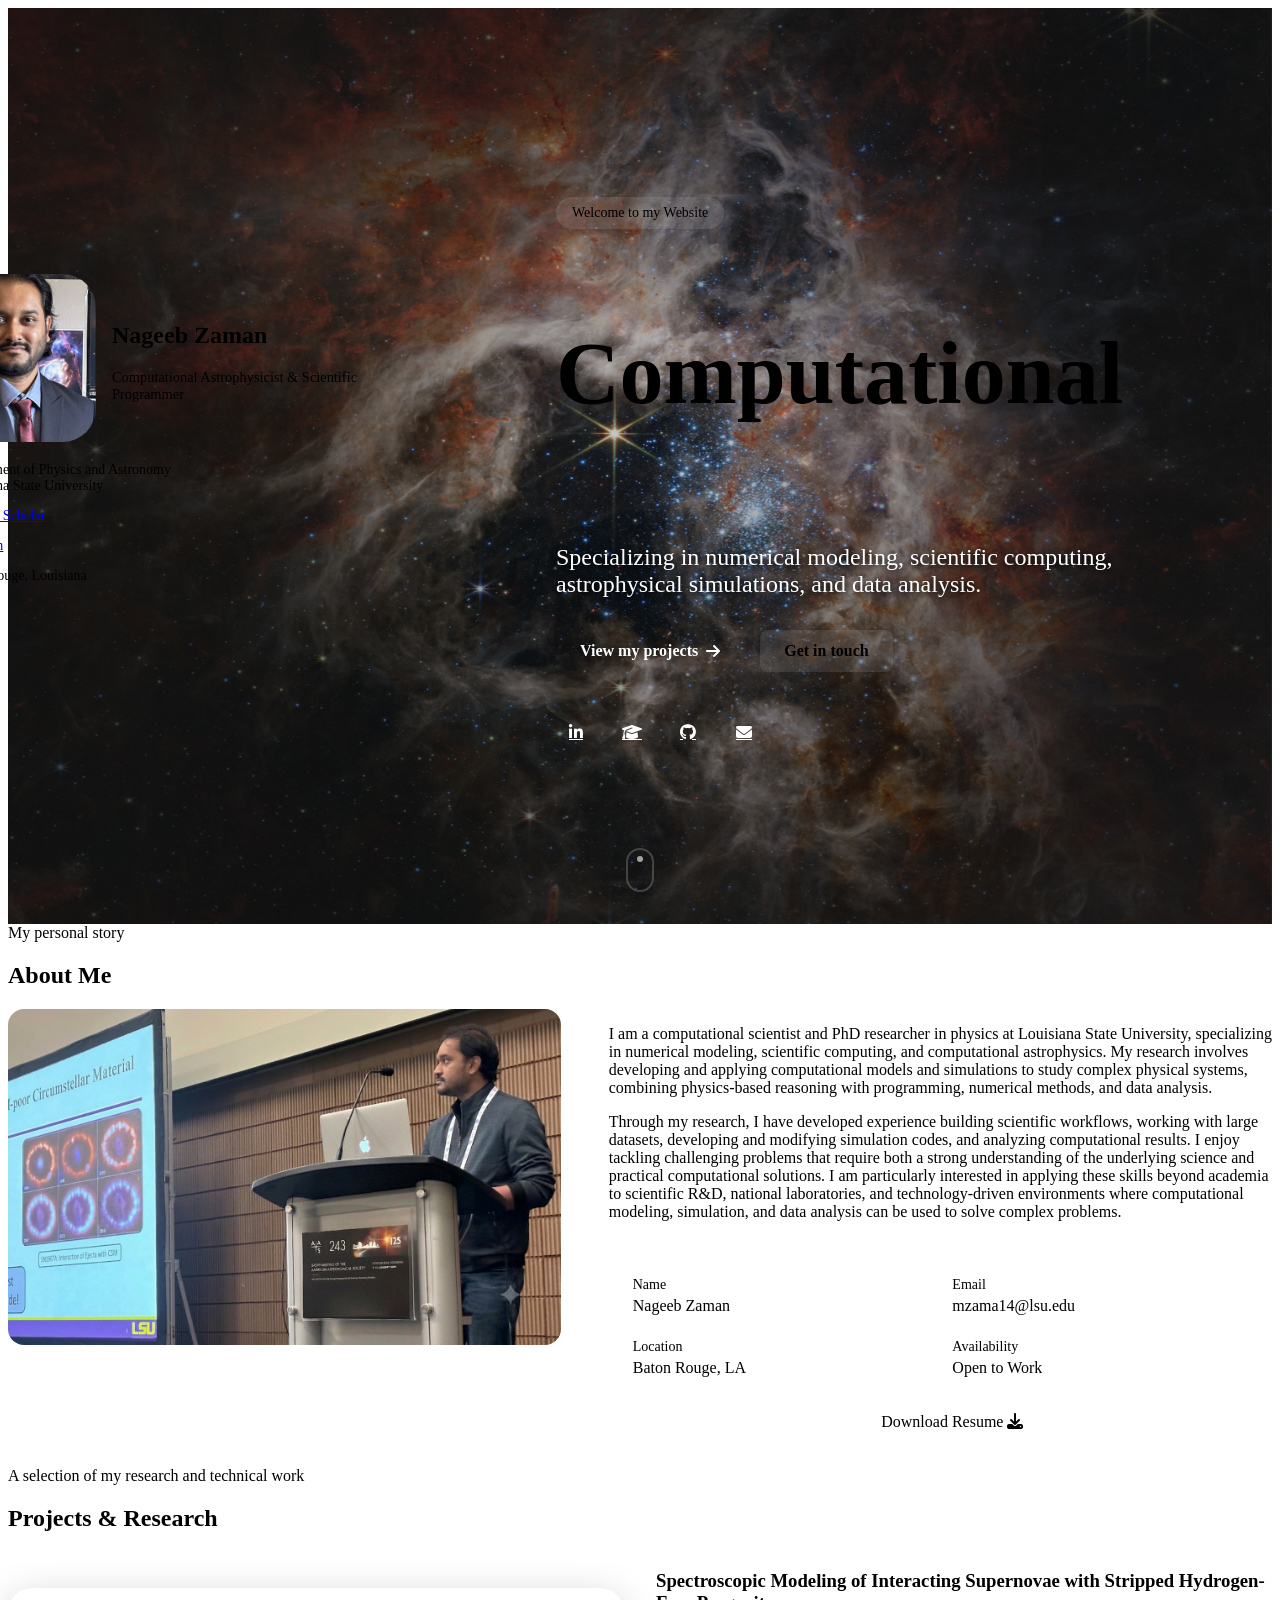
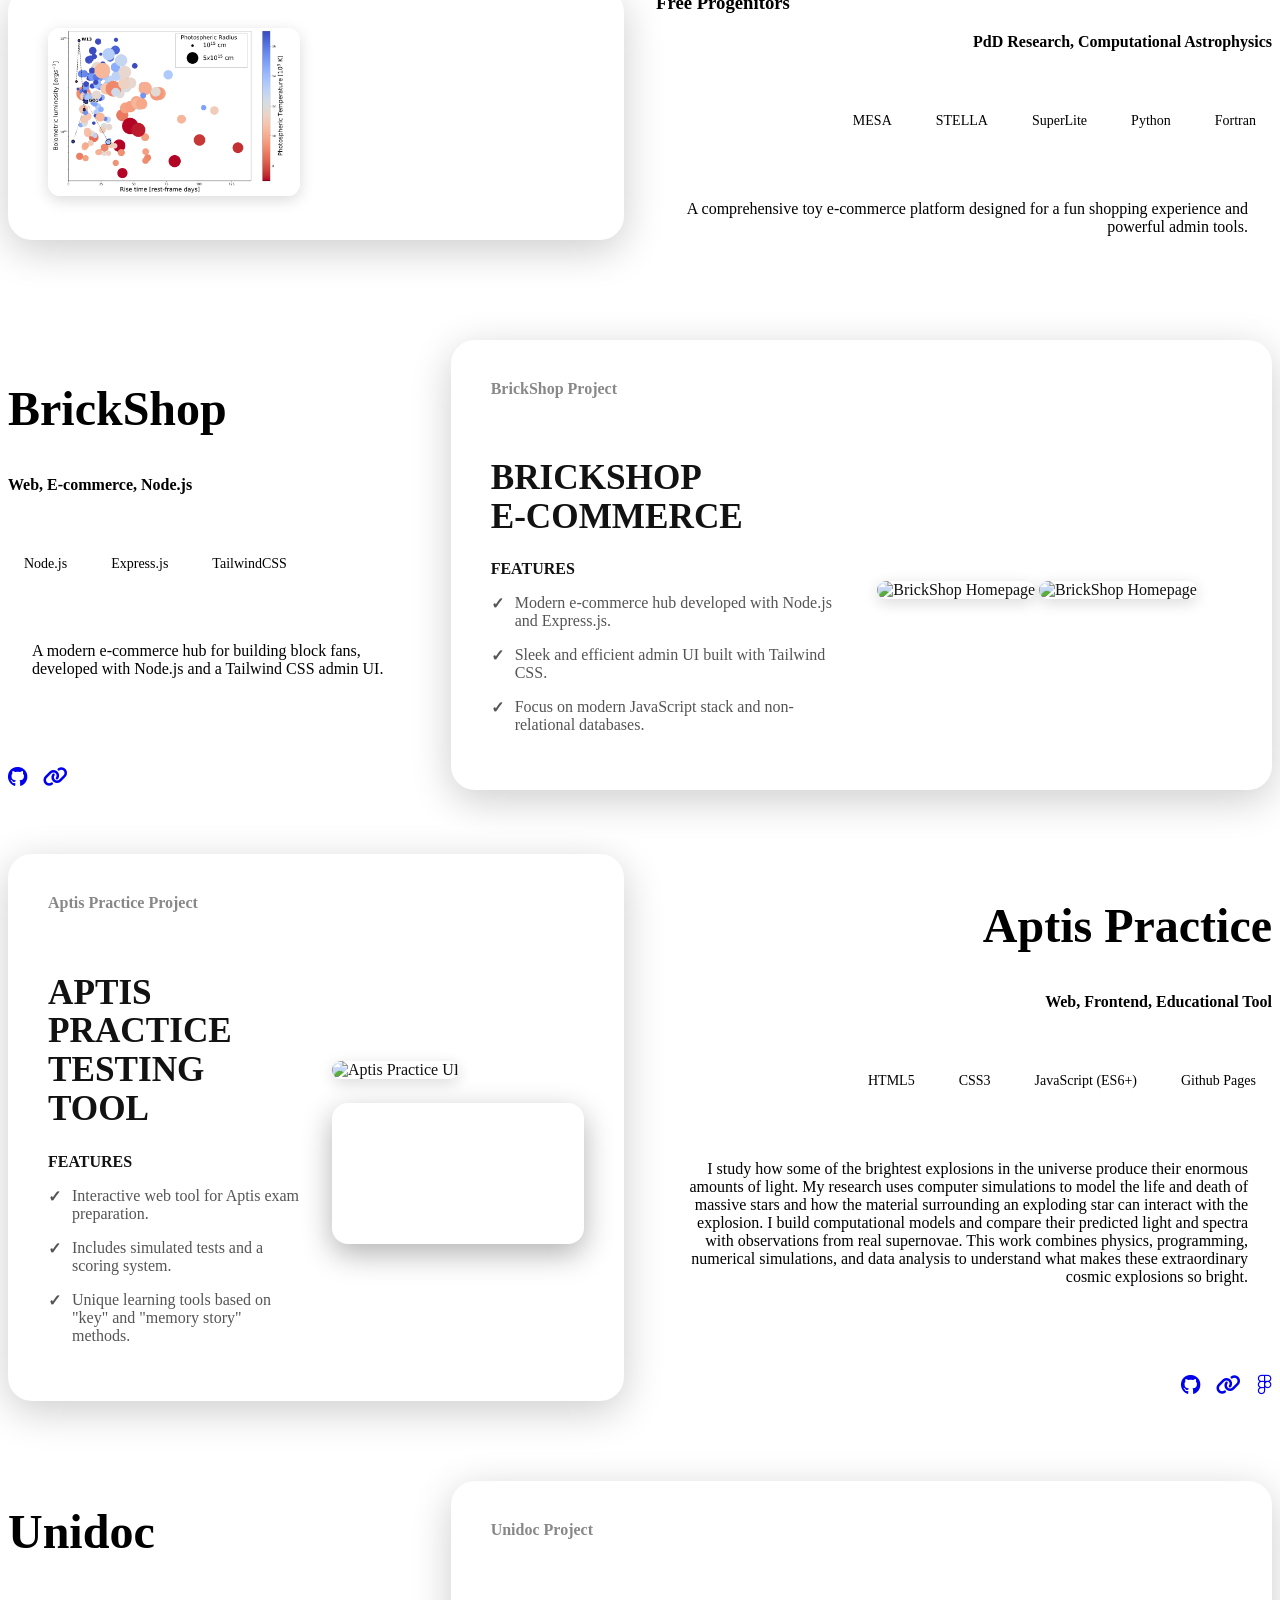
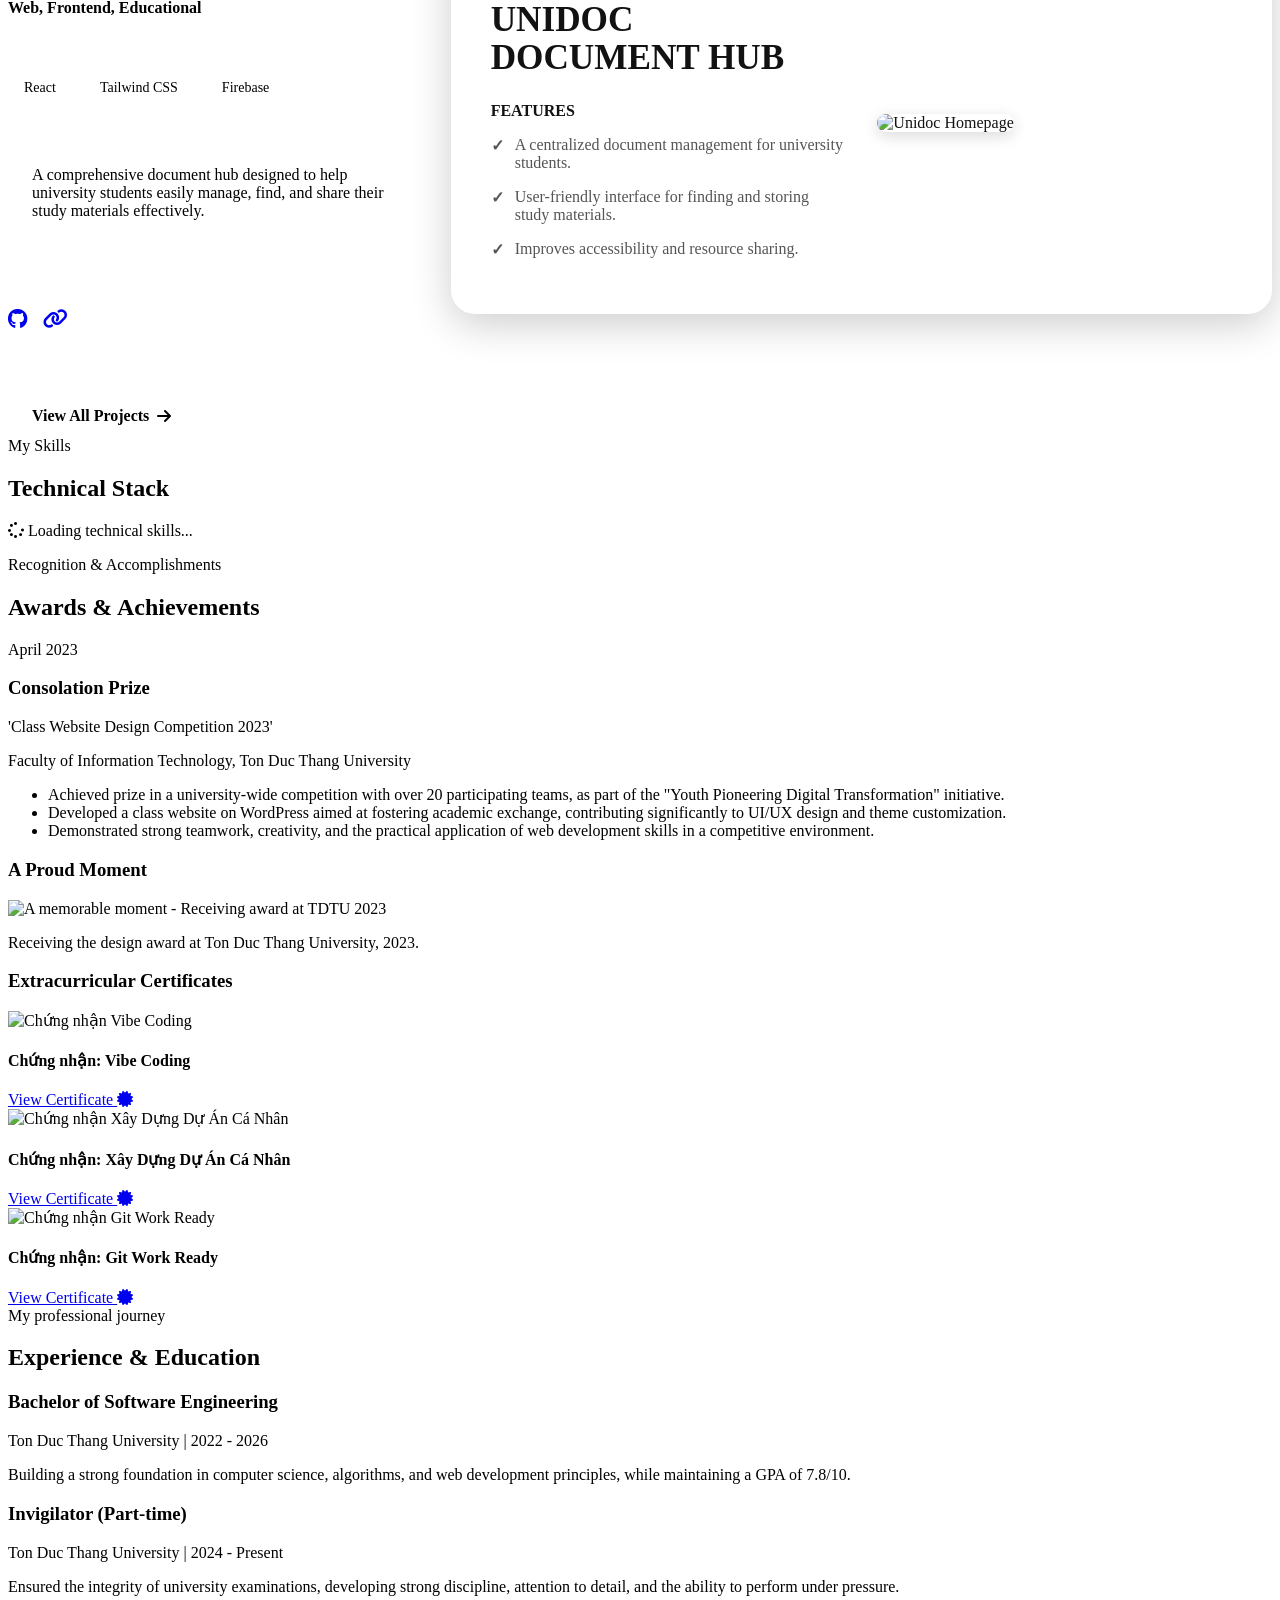
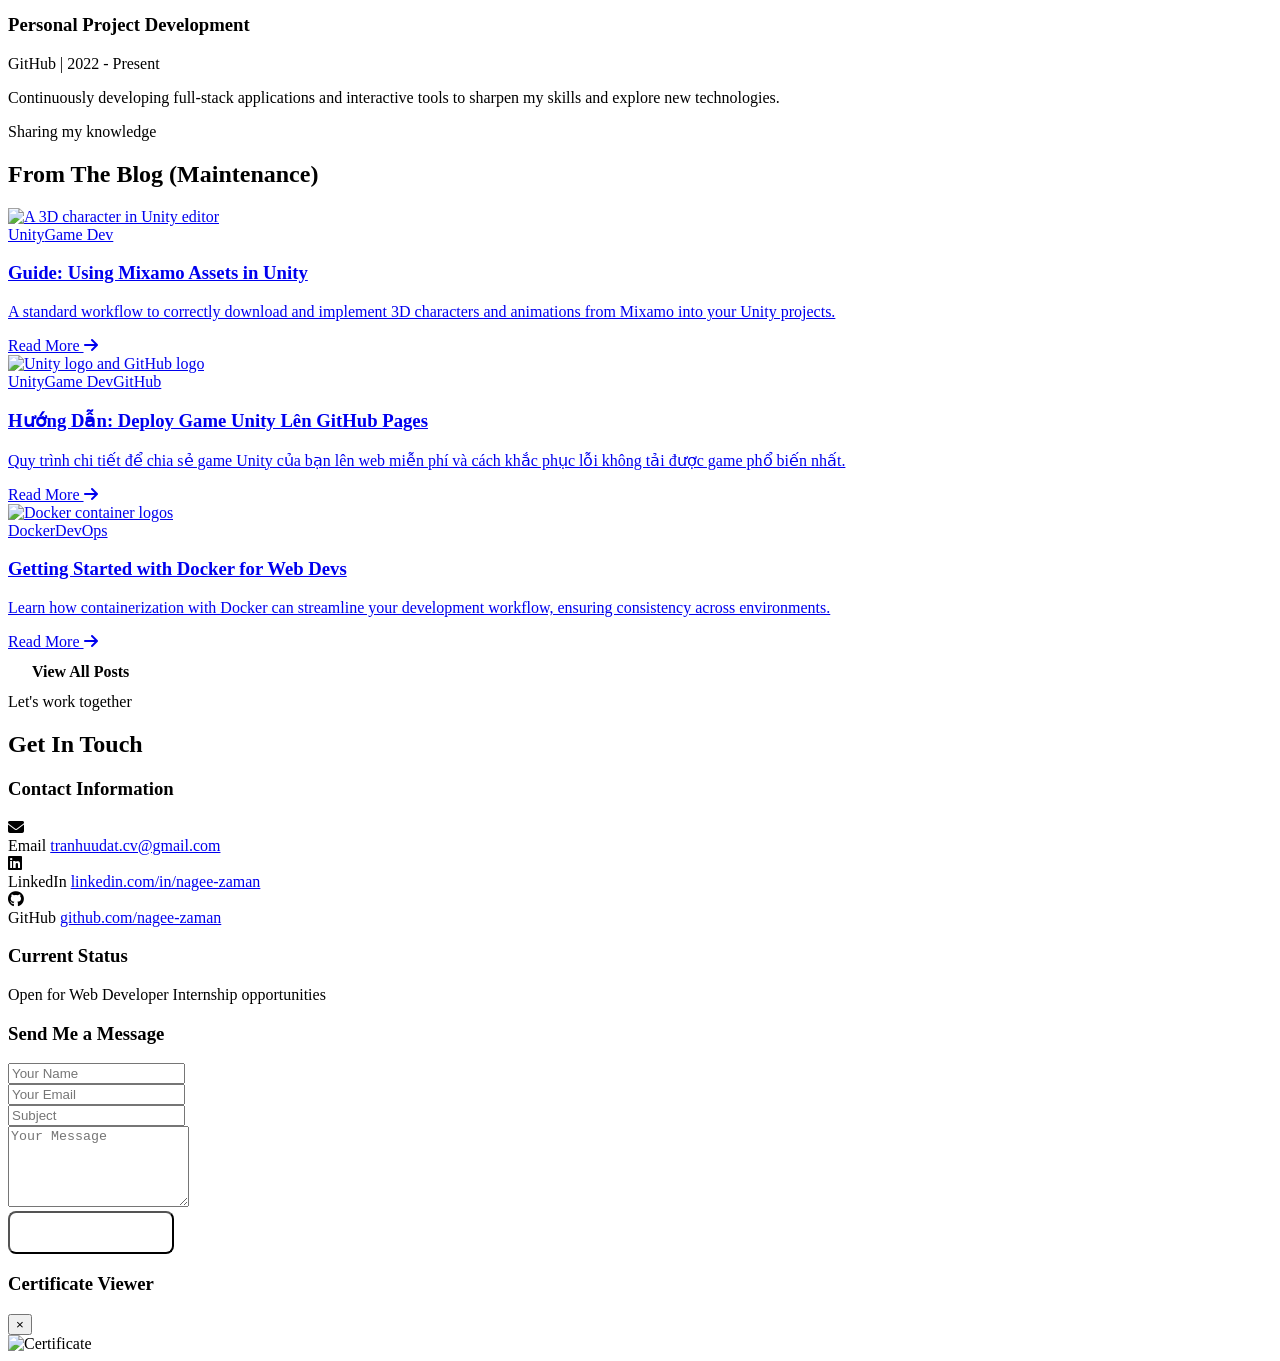
==== index.html @ 0cfdc92c "work upto Aug_16_2026" ====
<!DOCTYPE html>
<html lang="vi">

<head>
    <meta charset="UTF-8" />
    <meta name="viewport" content="width=device-width, initial-scale=1.0" />
    <meta name="description" content="Portfolio của Nageeb Zaman - Sinh viên Kỹ thuật Phần mềm (TDTU), Computational Astrophysicist & Scientific Programmer đam mê xây dựng các sản phẩm công nghệ tối ưu, sáng tạo và hướng đến trải nghiệm người dùng." />
    <!-- TIÊU ĐỀ MỚI -->
    <title>Nageeb Zaman - Computational Astrophysicist & Scientific Programmer</title>
    <link rel="canonical" href="https://nageeb-zaman.github.io/" />

    <!-- Open Graph / Facebook -->
    <meta property="og:type" content="website">
    <meta property="og:title" content="Nageeb Zaman - Computational Astrophysicist & Scientific Programmer">
    <meta property="og:description" content="Portfolio của Nageeb Zaman - Sinh viên Kỹ thuật Phần mềm (TDTU), Computational Astrophysicist & Scientific Programmer đam mê xây dựng các sản phẩm công nghệ tối ưu, sáng tạo và hướng đến trải nghiệm người dùng.">
    <meta property="og:url" content="https://nageeb-zaman.github.io/">
    <meta property="og:image" content="https://nageeb-zaman.github.io/assets/images/banner-cua-ban.jpg">

    <!-- Browser Tab Icon -->
    <link rel="icon" type="image/png" href="assets/Tab_Icon.png" />

    <!-- ADD NEW FONTS FROM GOOGLE FONT -->
    <link rel="preconnect" href="https://fonts.googleapis.com">
    <link rel="preconnect" href="https://fonts.gstatic.com" crossorigin>
    <link href="https://fonts.googleapis.com/css2?family=Sora:wght@400;500;600;700;800&display=swap" rel="stylesheet">

    <!-- LINK CSS FONT AWESOME -->
    <link rel="stylesheet" href="css/components/base.css" />
    <link rel="stylesheet" href="css/components/header.css" />
    <link rel="stylesheet" href="css/components/hero.css" />
    <link rel="stylesheet" href="css/components/music-player.css" />
    <link rel="stylesheet" href="css/components/sections.css" />
    <link rel="stylesheet" href="css/components/about.css" />
    <link rel="stylesheet" href="css/components/skills.css" />
    <link rel="stylesheet" href="css/components/projects.css" />
    <link rel="stylesheet" href="css/components/blog.css" />
    <link rel="stylesheet" href="css/components/experience.css" />
    <link rel="stylesheet" href="css/components/contact.css" />
    <link rel="stylesheet" href="css/components/animations.css" />
    <link rel="stylesheet" href="css/components/awards.css" />
    <link rel="stylesheet" href="css/components/footer.css" />
    <link rel="stylesheet" href="css/components/wakatime.css" />
    <link rel="stylesheet" href="css/components/featured-projects.css" />
    <link rel="stylesheet" href="css/components/interactive-skills.css" />
    <link rel="stylesheet" href="css/components/theme.css" />
    <link rel="stylesheet" href="https://cdnjs.cloudflare.com/ajax/libs/font-awesome/6.5.1/css/all.min.css">
    <style>
        .theme-switcher-dropdown {
            position: relative;
            display: inline-block;
        }

        .dropdown-toggle {
            background: rgba(255, 255, 255, 0.1);
            border: 1px solid var(--border-color);
            color: var(--text-primary);
            padding: 0.5rem 1rem;
            border-radius: 9999px;
            cursor: pointer;
            font-size: 0.875rem;
            font-weight: 600;
            transition: background-color 0.3s, border-color 0.3s;
            display: flex;
            align-items: center;
            gap: 0.5rem;
        }

        .dropdown-toggle:hover {
            background-color: rgba(255, 255, 255, 0.15);
        }

        .dropdown-menu {
            display: none;
            position: absolute;
            background-color: var(--bg-card);
            min-width: 160px;
            box-shadow: 0px 8px 16px 0px rgba(0, 0, 0, 0.2);
            z-index: 1;
            border-radius: 0.5rem;
            border: 1px solid var(--border-color);
            padding: 0.5rem 0;
            right: 0;
            bottom: 100%;
            margin-bottom: 0.5rem;
        }

        .dropdown-menu a {
            color: var(--text-primary);
            padding: 0.75rem 1rem;
            text-decoration: none;
            display: block;
            text-align: left;
            transition: background-color 0.2s;
        }

        .dropdown-menu a:hover {
            background-color: rgba(255, 255, 255, 0.05);
        }

        .dropdown-menu.show {
            display: block;
        }
    </style>
</head>

<body>
    <!-- The scroll progress bar remains unchanged. -->
    <div class="scroll-progress-bar"></div>

    <header id="header-placeholder" class="main-header"></header>

    <main>
        <!-- ====================================================== -->
        <!-- Section 1: Hero (Big Change) -->
        <!-- ====================================================== -->
        <section id="hero" class="hero-section">
            <div class="hero-background">
                <div class="shape shape-1"></div>
                <div class="shape shape-2"></div>
                <div class="shape shape-3"></div>
            </div>
            <div class="container hero-container">
                <!-- Profile Card -->
                <div class="profile-card-container animate-on-scroll">
                    <div class="profile-card glass-card">
                        <div class="profile-header">
                            <div class="avatar-wrapper">
                                <img src="assets/Nageeb_Zaman.jpg" alt="Avatar" class="avatar" />
                                <div class="status-indicator online"></div>
                            </div>
                            <div class="profile-info">
                                <h2>Nageeb Zaman</h2>
                                <p class="job-title">Computational Astrophysicist & Scientific Programmer</p>
                            </div>
                        </div>
                        <div class="profile-details">

                            <p><i class="fas fa-briefcase"></i> Department of Physics and Astronomy<br> Louisiana State University</p>
                            <p>
                                <i class="fas fa-graduation-cap"></i>
                                <a href="https://scholar.google.com/citations?user=io6Sjl0AAAAJ&hl=en" target="_blank">Google Scholar</a>
                            </p>
                            <p>
                                <i class="fab fa-linkedin"></i>
                                <a href="https://www.linkedin.com/in/nageebzaman/" target="_blank">LinkedIn</a>
                            </p>
                            <p><i class="fas fa-map-marker-alt"></i> Baton Rouge, Louisiana</p>
                            
                        </div>

                    </div>
                </div>

                <!-- Hero Text Content -->
                <div class="hero-text-content">
                    <div class="welcome-badge animate-on-scroll">Welcome to my Website</div>
                    <h1 class="animate-on-scroll">
                         Computational<br>
                        <span class="gradient-text">Scientist</span>
                    </h1>
                    <p style="color: white;font-size: 1.5rem;text-shadow: 0 2px 6px rgba(0, 0, 0, 1.0);" class="animate-on-scroll"> Specializing in numerical modeling, scientific computing,
                        astrophysical simulations, and data analysis.</p>
                    <div class="hero-buttons animate-on-scroll">
                        <a href="#projects" class="btn btn-primary">View my projects <i
                                class="fas fa-arrow-right"></i></a>
                        <a href="#contact" class="btn btn-secondary">Get in touch</a>
                    </div>
                    <div class="social-links animate-on-scroll">
                        <a style="color: white;" href="https://www.linkedin.com/in/nageebzaman/" aria-label="LinkedIn"><i
                                class="fab fa-linkedin-in"></i></a>
                        <a style="color: white;" href="https://scholar.google.com/citations?user=io6Sjl0AAAAJ&hl=en" aria-label="Google Scholar"><i
                                class="fas fa-graduation-cap"></i></a>
                        <a style="color: white;" href="https://github.com/nageeb-zaman" aria-label="GitHub"><i
                                class="fab fa-github"></i></a>
                        <a style="color: white;" href="mailto:mzama14@lsu.edu@lsu.com" aria-label="Email"><i
                                class="fas fa-envelope"></i></a>
                    </div>
                </div>
            </div>
            <div class="scroll-down-indicator"></div>
        </section>

        <!-- <div class="music-player-widget">
            <img src="assets/music/img/Koe no Kiseki.png" alt="Song Cover" class="song-cover" id="song-cover">
            <div class="song-info">
                <h4 id="song-title">Koe no Kiseki</h4>
                <p id="song-artist">Anime Song</p>
            </div>
            <div class="player-controls">
                <i class="fas fa-backward-step" id="prev-btn"></i>
                <i class="fas fa-play" id="play-pause-btn"></i>
                <i class="fas fa-forward-step" id="next-btn"></i>
            </div>
            <i class="fas fa-volume-high"></i>
        </div> -->

        <!-- ====================================================== -->
        <!-- Section 2: About Me -->
        <!-- ====================================================== -->
        <section id="about" class="content-section">
            <div class="container">
                <div class="section-header animate-on-scroll">
                    <div class="section-badge">My personal story</div>
                    <h2 class="section-title">About Me</h2>
                    <div class="title-underline"></div>
                </div>
                <div class="about-grid">
                    <div class="about-image-wrapper animate-on-scroll">
                        <img src="assets/AAS_Talk.png" alt="A pensive anime character in a snowy city scene">
                        <!-- <div class="status-tag">
                            <span class="green-dot"></span> Available for work
                        </div> -->
                    </div>
                    <div class="about-text-content animate-on-scroll">
                        <p>I am a computational scientist and PhD researcher in physics at Louisiana State University, 
                            specializing in numerical modeling, scientific computing, and computational astrophysics. 
                            My research involves developing and applying computational models and simulations to study complex physical systems, 
                            combining physics-based reasoning with programming, numerical methods, and data analysis.</p>
                        <p>Through my research, I have developed experience building scientific workflows, working with large datasets, 
                            developing and modifying simulation codes, and analyzing computational results. I enjoy tackling challenging problems that 
                            require both a strong understanding of the underlying science and practical computational solutions. 
                            I am particularly interested in applying these skills beyond academia to scientific R&D, national laboratories, 
                            and technology-driven environments where computational modeling, simulation, and data analysis can be used to solve complex problems.</p>
                        <div class="info-box-wrapper glass-card">
                            <div class="info-box">
                                <div>
                                    <span class="info-label">Name</span>
                                    <p>Nageeb Zaman</p>
                                </div>
                                <div>
                                    <span class="info-label">Email</span>
                                    <p>mzama14@lsu.edu</p>
                                </div>
                                <div>
                                    <span class="info-label">Location</span>
                                    <p>Baton Rouge, LA</p>
                                </div>
                                <div>
                                    <span class="info-label">Availability</span>
                                    <p class="available-status">Open to Work</p>
                                </div>
                            </div>
                            <a href="download-resume.html" download class="btn-download-resume">Download Resume <i
                                    class="fas fa-download"></i></a>
                        </div>
                    </div>
                </div>
            </div>
        </section>


        <!-- ====================================================== -->
        <!-- Section 3: Featured Works (NEW ALTERNATING LAYOUT) -->
        <!-- ====================================================== -->
        <section id="projects" class="content-section">
            <div class="container">
                <div class="section-header animate-on-scroll">
                    <div class="section-badge">A selection of my research and technical work</div>
                    <h2 class="section-title">Projects & Research</h2>
                    <div class="title-underline"></div>
                </div>

                <!-- PROJECT 1: Omacha Shop (Layout: Image Left, Details Right) -->
                <div class="project-showcase-grid animate-on-scroll">
                    <div class="showcase-card">
                        <!-- <div class="showcase-header"><span>Omacha Project</span></div> -->
                        <div class="showcase-content">
                            <!-- <div class="text-features">
                                <h1>OMACHA SHOP<br>E-COMMERCE</h1>
                                <h4 class="feature-title">FEATURES</h4>
                                <ul>
                                    <li>Full-stack e-commerce platform built with PHP & MySQL.</li>
                                    <li>Robust admin panel for product, order, and user management.</li>
                                    <li>Responsive design ensuring a seamless experience on all devices.</li>
                                </ul>
                            </div> -->
                            <div class="image-gallery">
                                <img src="assets/projects_pics/project_1.png" alt="Project_1" class="showcase-img">
                                <!-- <img src="assets/omacha/product.jpg" alt="Omacha Homepage" class="showcase-img"> -->
                                <!-- <img src="assets/omacha/product_detail.jpg" alt="Omacha Homepage" class="showcase-img"> -->
                            </div>
                        </div>
                    </div>
                    <div class="details-column">
                        <h3>Spectroscopic Modeling of Interacting Supernovae with Stripped Hydrogen-Free Progenitors</h3>
                        <p class="project-category">PdD Research, Computational Astrophysics</p>
                        <div class="project-tags">
                            <span>MESA</span><span>STELLA</span><span>SuperLite</span><span>Python</span><span>Fortran</span>
                        </div>
                        <div class="description-box glass-card">
                            <p>A comprehensive toy e-commerce platform designed for a fun shopping experience and
                                powerful admin tools.</p>
                        </div>
                        <!-- <div class="project-links">
                            <a href="https://github.com/nagee-zaman/Omacha_Shop" target="_blank"
                                aria-label="GitHub"><i class="fab fa-github"></i></a>
                            <a href="https://nageeb-zaman.github.io/Omacha-Shop-Demo/" aria-label="Project Details"><i
                                    class="fas fa-link"></i></a>
                        </div> -->
                    </div>
                </div>

                <!-- PROJECT 2: BrickShop (Layout: Details Left, Image Right) -->
                <div class="project-showcase-grid layout-reversed animate-on-scroll">
                    <div class="showcase-card">
                        <div class="showcase-header"><span>BrickShop Project</span></div>
                        <div class="showcase-content">
                            <div class="text-features">
                                <h1>BRICKSHOP<br>E-COMMERCE</h1>
                                <h4 class="feature-title">FEATURES</h4>
                                <ul>
                                    <li>Modern e-commerce hub developed with Node.js and Express.js.</li>
                                    <li>Sleek and efficient admin UI built with Tailwind CSS.</li>
                                    <li>Focus on modern JavaScript stack and non-relational databases.</li>
                                </ul>
                            </div>
                            <div class="image-gallery">
                                <img src="assets/brickshop/homepage.png" alt="BrickShop Homepage" class="showcase-img">
                                <img src="assets/brickshop/admin_dashboard.png" alt="BrickShop Homepage"
                                    class="showcase-img">
                            </div>
                        </div>
                    </div>
                    <div class="details-column">
                        <h2>BrickShop</h2>
                        <p class="project-category">Web, E-commerce, Node.js</p>
                        <div class="project-tags"><span>Node.js</span><span>Express.js</span><span>TailwindCSS</span>
                        </div>
                        <div class="description-box glass-card">
                            <p>A modern e-commerce hub for building block fans, developed with Node.js and a Tailwind
                                CSS admin UI.</p>
                        </div>
                        <div class="project-links">
                            <a href="https://github.com/nagee-zaman/BrickShop" target="_blank" aria-label="GitHub"><i
                                    class="fab fa-github"></i></a>
                            <a href="brickshop.html" aria-label="Project Details"><i class="fas fa-link"></i></a>
                        </div>
                    </div>
                </div>

                <!-- PROJECT 3: Aptis Practice -->
                <div class="project-showcase-grid animate-on-scroll">
                    <div class="showcase-card">
                        <div class="showcase-header"><span>Aptis Practice Project</span></div>
                        <div class="showcase-content">
                            <div class="text-features">
                                <h1>APTIS PRACTICE<br>TESTING TOOL</h1>
                                <h4 class="feature-title">FEATURES</h4>
                                <ul>
                                    <li>Interactive web tool for Aptis exam preparation.</li>
                                    <li>Includes simulated tests and a scoring system.</li>
                                    <li>Unique learning tools based on "key" and "memory story" methods.</li>
                                </ul>
                            </div>
                            <div class="image-gallery">
                                <img src="assets/home_aptis.png" alt="Aptis Practice UI" class="showcase-img">
                                <div class="figma-embed-container">
                                    <iframe
                                        src="https://www.figma.com/embed?embed_host=share&url=https%3A%2F%2Fwww.figma.com%2Fcommunity%2Ffile%2F1622808499508850540%2Faptis-e-learning-exam-practice-platform-ui-aptis-practice"
                                        allowfullscreen></iframe>
                                </div>
                            </div>
                        </div>
                    </div>
                    <div class="details-column">
                        <h2>Aptis Practice</h2>
                        <p class="project-category">Web, Frontend, Educational Tool</p>
                        <div class="project-tags">
                            <span>HTML5</span><span>CSS3</span><span>JavaScript (ES6+)</span><span>Github Pages</span>
                        </div>
                        <div class="description-box glass-card">
                            <p>I study how some of the brightest explosions in the universe produce their enormous amounts of light. 
                                My research uses computer simulations to model the life and death of massive stars and how the material 
                                surrounding an exploding star can interact with the explosion. I build computational models and compare their 
                                predicted light and spectra with observations from real supernovae. This work combines physics, programming, 
                                numerical simulations, and data analysis to understand what makes these extraordinary cosmic explosions so bright.
</p>
                        </div>
                        <div class="project-links">
                            <a href="https://github.com/nagee-zaman/aptis-practice" target="_blank"
                                aria-label="GitHub"><i class="fab fa-github"></i></a>
                            <a href="https://nageeb-zaman.github.io/aptis-practice/" target="_blank"
                                aria-label="Live Demo"><i class="fas fa-link"></i></a>
                            <a href="https://www.figma.com/community/file/1622808499508850540/aptis-e-learning-exam-practice-platform-ui-aptis-practice"
                                target="_blank" aria-label="Figma Design"><i class="fab fa-figma"></i></a>
                        </div>
                    </div>
                </div>

                <!-- PROJECT 4: Unidoc -->
                <div class="project-showcase-grid layout-reversed animate-on-scroll">
                    <div class="showcase-card">
                        <div class="showcase-header"><span>Unidoc Project</span></div>
                        <div class="showcase-content">
                            <div class="text-features">
                                <h1>UNIDOC<br>DOCUMENT HUB</h1>
                                <h4 class="feature-title">FEATURES</h4>
                                <ul>
                                    <li>A centralized document management for university students.</li>
                                    <li>User-friendly interface for finding and storing study materials.</li>
                                    <li>Improves accessibility and resource sharing.</li>
                                </ul>
                            </div>
                            <div class="image-gallery">
                                <img src="assets/home_unidocs.png" alt="Unidoc Homepage" class="showcase-img">
                            </div>
                        </div>
                    </div>
                    <div class="details-column">
                        <h2>Unidoc</h2>
                        <p class="project-category">Web, Frontend, Educational</p>
                        <div class="project-tags"><span>React</span><span>Tailwind CSS</span><span>Firebase</span>
                        </div>
                        <div class="description-box glass-card">
                            <p>A comprehensive document hub designed to help university students easily manage, find,
                                and share their study materials effectively.</p>
                        </div>
                        <div class="project-links">
                            <a href="#" target="_blank" aria-label="GitHub"><i class="fab fa-github"></i></a>
                            <a href="#" aria-label="Live Demo"><i class="fas fa-link"></i></a>
                        </div>
                    </div>
                </div>

                <!-- You can add more featured projects here -->

            </div>
            <!-- === BỔ SUNG: Nút xem tất cả dự án === -->
            <div class="view-all-posts-container animate-on-scroll" style="margin-top: 4rem;">
                <a href="project.html" class="btn btn-secondary">
                    View All Projects <i class="fas fa-arrow-right"></i>
                </a>
            </div>
        </section>


        <!-- ====================================================== -->
        <!-- Section 4: Skills (CẬP NHẬT) -->
        <!-- ====================================================== -->
        <section id="skills" class="content-section">
            <div class="container">
                <div class="section-header animate-on-scroll">
                    <!-- Thêm lại badge "My Skills" -->
                    <div class="section-badge">My Skills</div>
                    <!-- Đổi tiêu đề -->
                    <h2 class="section-title">Technical Stack</h2>
                    <div class="title-underline"></div>
                </div>

                <div class="skills-wrapper">
                    <div class="skills-grid">
                        <!-- JavaScript sẽ tự động chèn các thanh kỹ năng vào đây -->
                        <p class="skills-loading">
                            <i class="fas fa-spinner fa-spin"></i> Loading technical skills...
                        </p>
                    </div>
                </div>
            </div>
        </section>

        <!-- ====================================================== -->
        <!-- Section 5: Awards & Achievements (UPDATED WITH IMAGE) -->
        <!-- ====================================================== -->
        <section id="awards" class="content-section">
            <div class="container">
                <div class="section-header animate-on-scroll">
                    <div class="section-badge">Recognition & Accomplishments</div>
                    <h2 class="section-title">Awards & Achievements</h2>
                    <div class="title-underline"></div>
                </div>

                <!-- Card for Award Details -->
                <div class="award-card glass-card animate-on-scroll">
                    <div class="award-info">
                        <p class="award-date">April 2023</p>
                        <h3 class="award-title">Consolation Prize</h3>
                        <p class="award-competition">'Class Website Design Competition 2023'</p>
                        <p class="award-issuer">Faculty of Information Technology, Ton Duc Thang University</p>
                    </div>
                    <div class="award-description">
                        <ul>
                            <li>
                                Achieved prize in a university-wide competition with over 20 participating teams, as
                                part of the "Youth Pioneering Digital Transformation" initiative.
                            </li>
                            <li>
                                Developed a class website on WordPress aimed at fostering academic exchange,
                                contributing significantly to UI/UX design and theme customization.
                            </li>
                            <li>
                                Demonstrated strong teamwork, creativity, and the practical application of web
                                development skills in a competitive environment.
                            </li>
                        </ul>
                    </div>
                </div>

                <!-- NEW: Card for the Award Photo -->
                <div class="award-photo-card glass-card animate-on-scroll">
                    <h3 class="photo-title">A Proud Moment</h3>
                    <div class="photo-wrapper">
                        <img src="assets/achive.jpg" alt="A memorable moment - Receiving award at TDTU 2023">
                    </div>
                    <p class="photo-caption">Receiving the design award at Ton Duc Thang University, 2023.</p>
                </div>

                <!-- NEW: Extracurricular Certificates Section -->
                <h3 class="section-subtitle animate-on-scroll">Extracurricular Certificates</h3>
                <div class="certificates-grid">
                    <div class="certificate-card glass-card animate-on-scroll">
                        <div class="certificate-image">
                            <img src="assets/certificate/TranHuuDat_VibeCoding.png" alt="Chứng nhận Vibe Coding">
                        </div>
                        <h4 class="certificate-title">Chứng nhận: Vibe Coding</h4>
                        <a href="javascript:void(0)" class="btn-view-cert btn-pdf-modal"
                            data-cert="assets/certificate/TranHuuDat_VibeCoding.png">
                            View Certificate <i class="fas fa-certificate"></i>
                        </a>
                    </div>

                    <div class="certificate-card glass-card animate-on-scroll">
                        <div class="certificate-image">
                            <img src="assets/certificate/TranHuuDat_XayDungDuAnCaNhan.png"
                                alt="Chứng nhận Xây Dựng Dự Án Cá Nhân">
                        </div>
                        <h4 class="certificate-title">Chứng nhận: Xây Dựng Dự Án Cá Nhân</h4>
                        <a href="javascript:void(0)" class="btn-view-cert btn-pdf-modal"
                            data-cert="assets/certificate/TranHuuDat_XayDungDuAnCaNhan.png">
                            View Certificate <i class="fas fa-certificate"></i>
                        </a>
                    </div>

                    <div class="certificate-card glass-card animate-on-scroll">
                        <div class="certificate-image">
                            <img src="assets/certificate/TranHuuDat_GitWorkReady.jpg" alt="Chứng nhận Git Work Ready">
                        </div>
                        <h4 class="certificate-title">Chứng nhận: Git Work Ready</h4>
                        <a href="javascript:void(0)" class="btn-view-cert btn-pdf-modal"
                            data-cert="assets/certificate/TranHuuDat_GitWorkReady.jpg">
                            View Certificate <i class="fas fa-certificate"></i>
                        </a>
                    </div>

                </div>

            </div>
        </section>

        <!-- ====================================================== -->
        <!-- Section 6: Experience (ĐÃ CẬP NHẬT CHO BẠN) -->
        <!-- ====================================================== -->
        <section id="experience" class="content-section">
            <div class="container">
                <div class="section-header animate-on-scroll">
                    <div class="section-badge">My professional journey</div>
                    <h2 class="section-title">Experience & Education</h2>
                    <div class="title-underline"></div>
                </div>
                <div class="timeline">
                    <!-- Timeline Item 1: Học vấn -->
                    <div class="timeline-item animate-on-scroll">
                        <div class="timeline-dot"></div>
                        <div class="timeline-content glass-card">
                            <h3>Bachelor of Software Engineering</h3>
                            <p class="timeline-meta">Ton Duc Thang University | 2022 - 2026</p>
                            <p>Building a strong foundation in computer science, algorithms, and web development
                                principles, while maintaining a GPA of 7.8/10.</p>
                        </div>
                    </div>
                    <!-- Timeline Item 2: Kinh nghiệm làm việc -->
                    <div class="timeline-item animate-on-scroll">
                        <div class="timeline-dot"></div>
                        <div class="timeline-content glass-card">
                            <h3>Invigilator (Part-time)</h3>
                            <p class="timeline-meta">Ton Duc Thang University | 2024 - Present</p>
                            <p>Ensured the integrity of university examinations, developing strong discipline, attention
                                to detail, and the ability to perform under pressure.</p>
                        </div>
                    </div>
                    <!-- Timeline Item 3: Dự án cá nhân -->
                    <div class="timeline-item animate-on-scroll">
                        <div class="timeline-dot"></div>
                        <div class="timeline-content glass-card">
                            <h3>Personal Project Development</h3>
                            <p class="timeline-meta">GitHub | 2022 - Present</p>
                            <p>Continuously developing full-stack applications and interactive tools to sharpen my
                                skills and explore new technologies.</p>
                        </div>
                    </div>
                </div>
            </div>
        </section>

        <!-- ====================================================== -->
        <!-- Section 7:  Section Blog -->
        <!-- ====================================================== -->
        <section id="blog" class="content-section">
            <div class="container">
                <div class="section-header animate-on-scroll">
                    <div class="section-badge">Sharing my knowledge</div>
                    <h2 class="section-title">From The Blog (Maintenance)</h2>
                    <div class="title-underline"></div>
                </div>

                <!-- Lưới chứa các bài blog nổi bật -->
                <div class="blog-grid">
                    <!-- Bài Blog 1: Mixamo & Unity -->
                    <a href="blog/post-mixamo-unity.html" class="blog-post-card glass-card animate-on-scroll">
                        <div class="blog-card-image">
                            <!-- Bạn có thể tạo 1 ảnh thumbnail cho bài viết này -->
                            <img src="assets/mixamo.png" alt="A 3D character in Unity editor">
                        </div>
                        <div class="blog-card-content">
                            <div class="blog-card-tags">
                                <span>Unity</span><span>Game Dev</span>
                            </div>
                            <h3>Guide: Using Mixamo Assets in Unity</h3>
                            <p>A standard workflow to correctly download and implement 3D characters and animations from
                                Mixamo into your Unity projects.</p>
                            <span class="blog-card-link">Read More <i class="fas fa-arrow-right"></i></span>
                        </div>
                    </a>

                    <!-- === BÀI VIẾT MỚI: UNITY & GITHUB PAGES === -->
                    <a href="blog/post-unity-githubpages.html" class="blog-post-card glass-card animate-on-scroll">
                        <div class="blog-card-image">
                            <img src="assets/unity-githubpage.png" alt="Unity logo and GitHub logo">
                        </div>
                        <div class="blog-card-content">
                            <div class="blog-card-tags">
                                <span>Unity</span><span>Game Dev</span><span>GitHub</span>
                            </div>
                            <h3>Hướng Dẫn: Deploy Game Unity Lên GitHub Pages</h3>
                            <p>Quy trình chi tiết để chia sẻ game Unity của bạn lên web miễn phí và cách khắc phục lỗi
                                không tải được game phổ biến nhất.</p>
                            <span class="blog-card-link">Read More <i class="fas fa-arrow-right"></i></span>
                        </div>
                    </a>

                    <!-- Bài Blog 3 (Ví dụ) -->
                    <a href="blog/getting-started-docker.html" class="blog-post-card glass-card animate-on-scroll">
                        <div class="blog-card-image">
                            <img src="assets/docker.png" alt="Docker container logos">
                        </div>
                        <div class="blog-card-content">
                            <div class="blog-card-tags">
                                <span>Docker</span><span>DevOps</span>
                            </div>
                            <h3>Getting Started with Docker for Web Devs</h3>
                            <p>Learn how containerization with Docker can streamline your development workflow, ensuring
                                consistency across environments.</p>
                            <span class="blog-card-link">Read More <i class="fas fa-arrow-right"></i></span>
                        </div>
                    </a>
                </div>

                <!-- Nút xem tất cả bài viết -->
                <div class="view-all-posts-container animate-on-scroll">
                    <a href="blog.html" class="btn btn-secondary">View All Posts</a>
                </div>
            </div>
        </section>

        <!-- ====================================================== -->
        <!-- Section 8: Contact (ĐÃ CẬP NHẬT CHO BẠN) -->
        <!-- ====================================================== -->
        <section id="contact" class="content-section">
            <div class="container">
                <div class="section-header animate-on-scroll">
                    <div class="section-badge">Let's work together</div>
                    <h2 class="section-title">Get In Touch</h2>
                    <div class="title-underline"></div>
                </div>
                <div class="contact-grid">
                    <div class="contact-info-wrapper glass-card animate-on-scroll">
                        <h3>Contact Information</h3>
                        <div class="contact-item">
                            <i class="fas fa-envelope"></i>
                            <div>
                                <span>Email</span>
                                <a href="mailto:tranhuudat.cv@gmail.com">tranhuudat.cv@gmail.com</a>
                            </div>
                        </div>
                        <div class="contact-item">
                            <i class="fab fa-linkedin"></i>
                            <div>
                                <span>LinkedIn</span>
                                <a href="https://linkedin.com/in/nagee-zaman"
                                    target="_blank">linkedin.com/in/nagee-zaman</a>
                            </div>
                        </div>
                        <div class="contact-item">
                            <i class="fab fa-github"></i>
                            <div>
                                <span>GitHub</span>
                                <a href="https://github.com/nagee-zaman"
                                    target="_blank">github.com/nagee-zaman</a>
                            </div>
                        </div>
                        <h3 class="status-title">Current Status</h3>
                        <div class="contact-status">
                            <span class="green-dot"></span>
                            Open for Web Developer Internship opportunities
                        </div>
                    </div>
                    <!-- Form liên hệ - Bạn cần một dịch vụ backend như Formspree để nó hoạt động -->
                    <form class="contact-form glass-card animate-on-scroll" action="https://formspree.io" method="POST">
                        <h3>Send Me a Message</h3>
                        <div class="form-group">
                            <input type="text" id="name" name="name" placeholder="Your Name" required>
                        </div>
                        <div class="form-group">
                            <input type="email" id="email" name="email" placeholder="Your Email" required>
                        </div>
                        <div class="form-group">
                            <input type="text" id="subject" name="subject" placeholder="Subject" required>
                        </div>
                        <div class="form-group">
                            <textarea id="message" name="message" rows="5" placeholder="Your Message"
                                required></textarea>
                        </div>
                        <button type="submit" class="btn btn-primary">Send Message <i
                                class="fas fa-paper-plane"></i></button>
                    </form>
                </div>
            </div>
        </section>
    </main>

    </main>
    <footer id="footer-placeholder" class="main-footer"></footer>

    <div id="pdfModal" class="pdf-modal-overlay">
        <div class="pdf-modal-container">
            <div class="pdf-modal-header">
                <h3 id="pdfModalTitle">Certificate Viewer</h3>
                <button class="pdf-modal-close">&times;</button>
            </div>
            <div class="pdf-modal-body">
                <div class="zoom-container">
                    <img id="certImage" src="" alt="Certificate">
                </div>
            </div>
        </div>
    </div>

    <audio id="audio-source"></audio>
    <script src="js/playlist.js"></script>
    <script src="js/scripts.js"></script>
    <!-- === TẢI CÁC THÀNH PHẦN CHUNG (Header, Footer) === -->
    <script src="js/load-components.js"></script>
    <!-- === TẢI CÁC SECTION CHUNG === -->
    <script src="js/load-sections.js"></script>
    <script>
        // Christmas specific scripts
        document.addEventListener('DOMContentLoaded', () => {
            // Snowfall
            const snowContainer = document.querySelector('.snow-container');
            if (snowContainer) {
                for (let i = 0; i < 150; i++) {
                    const snowflake = document.createElement('div');
                    snowflake.classList.add('snowflake');
                    const size = Math.random() * 4 + 2;
                    snowflake.style.width = size + 'px';
                    snowflake.style.height = size + 'px';
                    snowflake.style.left = Math.random() * 100 + 'vw';
                    snowflake.style.animationDelay = Math.random() * -10 + 's';
                    snowflake.style.animationDuration = 5 + Math.random() * 5 + 's';
                    snowflake.style.opacity = Math.random();
                    snowContainer.appendChild(snowflake);
                }
            }


            const dropdownToggle = document.querySelector('.theme-switcher-dropdown .dropdown-toggle');
            const dropdownMenu = document.querySelector('.theme-switcher-dropdown .dropdown-menu');

            if (dropdownToggle && dropdownMenu) {
                dropdownToggle.addEventListener('click', () => {
                    dropdownMenu.classList.toggle('show');
                });

                window.addEventListener('click', (event) => {
                    if (!event.target.matches('.dropdown-toggle') && !event.target.matches('.dropdown-toggle i')) {
                        if (dropdownMenu.classList.contains('show')) {
                            dropdownMenu.classList.remove('show');
                        }
                    }
                });
            }
        });
    </script>
</body>

</html>
---- css/components/hero.css ----
/* ====================================================== */
/* --- HERO SECTION (LAYOUT) --- */
/* ====================================================== */
.hero-section {
    min-height: 100vh;
    display: flex;
    align-items: center;
    justify-content: center;
    position: relative;
    padding-top: 1rem;
}

.hero-background {
    position: absolute;
    inset: 0;
    background-image: url('../../assets/Tarantula_nebula.png');
    background-size: cover;
    background-position: center;
    z-index: -2;
    opacity: 1.0;
    overflow: hidden;
    will-change: transform;
}

.hero-background::after {
    content: '';
    position: absolute;
    inset: 0;
    background: radial-gradient(circle, rgba(18, 18, 18, 0.2) 0%, rgba(18, 18, 18, 0.8) 70%);
    z-index: -1;
}

/* Floating Shapes */
.shape {
    position: absolute;
    border-radius: 50%;
    filter: blur(80px);
    z-index: -1;
    opacity: 0.4;
    will-change: transform;
}

.shape-1 {
    width: 230px;
    height: 230px;
    background: var(--gradient-purple);
    top: -10%;
    left: -10%;
}

.shape-2 {
    width: 300px;
    height: 300px;
    background: var(--gradient-pink);
    bottom: 10%;
    right: -5%;
}

.shape-3 {
    width: 250px;
    height: 250px;
    background: var(--gradient-green);
    top: 40%;
    left: 45%;
}

/* BUG FIX: Switch to CSS Grid for stable layout. */
.hero-container {
    display: grid;
    /* grid-template-columns: 500px auto; */
    grid-template-columns: 500px 1fr;
    /* Column 1 for card, column 2 for text. */
    align-items: center;
    /* Center the items vertically. */
    gap: 3rem;
    /*Increase the spacing between the card and the text. */
    width: 100%;
    position: relative;
}

/* BUG FIX:  position absolute */
.profile-card-container {
    /* position: absolute; */
    width: 500px;
    height: 400px;
    /* left: -10%; */
    transform: translateX(-80px);
    /* will-change: transform; */
}

.profile-card .profile-header {
    display: flex;
    align-items: center;
    gap: 1rem;
}

.avatar-wrapper {
    position: relative;
}

.avatar {
    width: 10.5rem;
    height: 10.5rem;
    border-radius: 20%;
    object-fit: cover;
    border: 2px solid var(--gradient-purple);
}

/* .status-indicator.online {
    position: absolute;
    bottom: 2px;
    right: 2px;
    width: 14px;
    height: 14px;
    background-color: #22c55e;
    border-radius: 50%;
    border: 3px solid var(--bg-card);
} */

.job-title {
    color: var(--text-secondary);
    font-size: 0.9rem;
}

.profile-details {
    margin-top: 1rem;
    font-size: 0.875rem;
    color: var(--text-secondary);
}

.profile-details p {
    display: flex;
    align-items: center;
    gap: 0.75rem;
    margin-bottom: 0.5rem;
}

.card-divider {
    border: none;
    height: 1px;
    background-color: var(--border-color);
    margin: 1rem 0;
}

.discord-status {
    display: flex;
    align-items: center;
    gap: 0.75rem;
}

.discord-status .fa-discord {
    font-size: 1.25rem;
    color: #7289DA;
}

.discord-info h4 {
    font-weight: 500;
    font-size: 0.9rem;
}

.discord-info p {
    color: var(--text-secondary);
    font-size: 0.8rem;
    line-height: 1;
}

/* BUG FIX: Switch text-align to left and remove margin auto */
.hero-text-content {
    text-align: left;
    max-width: 800px;
    margin: 0;
    will-change: transform;
}

.welcome-badge {
    display: inline-block;
    background: rgba(255, 255, 255, 0.1);
    border: 1px solid var(--border-color);
    padding: 0.5rem 1rem;
    border-radius: 9999px;
    font-size: 0.875rem;
    margin-bottom: 1.5rem;
}

.hero-text-content h1 {
    font-size: clamp(3rem, 7vw, 5.5rem);
    font-weight: 800;
    line-height: 1.1;
    margin-bottom: 1.5rem;
}

.gradient-text {
    background: linear-gradient(to right, var(--gradient-purple), var(--gradient-pink));
    -webkit-background-clip: text;
    -webkit-text-fill-color: transparent;
}

.hero-text-content p {
    font-size: 1.125rem;
    color: var(--text-secondary);
    max-width: 600px;
    margin: 0;
}

/* Bỏ margin auto */

/* SỬA LỖI: Căn lề trái cho các nút */
.hero-buttons {
    margin-top: 2rem;
    display: flex;
    gap: 1rem;
    justify-content: flex-start;
}

.btn {
    padding: 0.75rem 1.5rem;
    border-radius: 0.5rem;
    text-decoration: none;
    font-weight: 600;
    transition: transform 0.2s, box-shadow 0.2s;
    display: inline-flex;
    align-items: center;
    gap: 0.5rem;
}

.btn:hover {
    transform: translateY(-3px);
    box-shadow: 0 4px 15px rgba(0, 0, 0, 0.2);
}

.btn-primary {
    background: linear-gradient(to right, var(--gradient-purple), var(--gradient-pink));
    color: white;
}

.btn-secondary {
    background: rgba(255, 255, 255, 0.1);
    border: 1px solid var(--border-color);
    color: var(--text-primary);
}

/* SỬA LỖI: Căn lề trái cho các icon social */
.social-links {
    margin-top: 2.5rem;
    display: flex;
    gap: 1rem;
    justify-content: flex-start;
}

.social-links a {
    color: var(--text-secondary);
    font-size: 1rem;
    width: 40px;
    height: 40px;
    display: grid;
    place-items: center;
    border-radius: 50%;
    border: 1px solid var(--border-color);
    transition: all 0.3s;
}

.social-links a:hover {
    color: var(--text-primary);
    background-color: rgba(255, 255, 255, 0.1);
    border-color: var(--gradient-purple);
}

.scroll-down-indicator {
    position: absolute;
    bottom: 2rem;
    left: 50%;
    transform: translateX(-50%);
    width: 24px;
    height: 40px;
    border: 2px solid rgba(255, 255, 255, 0.2);
    border-radius: 9999px;
}

.scroll-down-indicator::before {
    content: '';
    position: absolute;
    top: 6px;
    left: 50%;
    transform: translateX(-50%);
    width: 6px;
    height: 6px;
    border-radius: 50%;
    background-color: rgba(255, 255, 255, 0.6);
    animation: scroll-down-anim 2s infinite;
}

@keyframes scroll-down-anim {
    0% {
        transform: translate(-50%, 0);
        opacity: 0;
    }

    40% {
        opacity: 1;
    }

    80% {
        transform: translate(-50%, 16px);
        opacity: 0;
    }

    100% {
        opacity: 0;
    }
}
---- css/components/about.css ----
/* ====================================================== */
/* --- ABOUT ME SECTION --- */
/* ====================================================== */
.about-grid {
    display: grid;
    grid-template-columns: 1fr 1.2fr;
    gap: 3rem;
    align-items: flex-start;
}

.about-image-wrapper {
    position: relative;
    border-radius: 1rem;
    overflow: hidden;
}

.about-image-wrapper img {
    width: 100%;
    display: block;
}

.status-tag {
    position: absolute;
    bottom: 1rem;
    left: 1rem;
    background: rgba(0, 0, 0, 0.5);
    backdrop-filter: blur(5px);
    padding: 0.5rem 1rem;
    border-radius: 9999px;
    font-size: 0.875rem;
    display: flex;
    align-items: center;
    gap: 0.5rem;
    border: 1px solid var(--border-color);
}

.green-dot {
    width: 8px;
    height: 8px;
    background-color: var(--gradient-green);
    border-radius: 50%;
}

.about-text-content p {
    color: var(--text-primary);
    margin-bottom: 1rem;
}

.info-box-wrapper {
    margin-top: 2rem;
    padding: 1.5rem;
}

.info-box {
    display: grid;
    grid-template-columns: 1fr 1fr;
    gap: 1.5rem;
    margin-bottom: 1.5rem;
}

.info-label {
    color: var(--text-secondary);
    font-size: 0.875rem;
    margin-bottom: 0.25rem;
    display: block;
}

.info-box p {
    color: var(--text-primary);
    font-weight: 500;
    margin: 0;
}

.available-status {
    color: var(--gradient-green);
}

.btn-download-resume {
    display: block;
    width: 100%;
    text-align: center;
    padding: 0.75rem;
    border: 1px solid var(--border-color);
    border-radius: 0.5rem;
    text-decoration: none;
    color: var(--text-primary);
    background: rgba(255, 255, 255, 0.1);
    transition: background-color 0.3s;
}

.btn-download-resume:hover {
    background-color: rgba(255, 255, 255, 0.15);
}
---- css/components/projects.css ----
/* ====================================================== */
/* --- PROJECTS & WORKS SECTION --- */
/* ====================================================== */
.projects-grid {
    display: grid;
    grid-template-columns: repeat(auto-fit, minmax(320px, 1fr));
    gap: 1.5rem;
}

.project-card {
    padding: 0;
    overflow: hidden;
    display: flex;
    flex-direction: column;
}

/* REPLACE THIS ENTIRE BLOCK */
.project-image-container {
    /* Black background for the "border" */
    background-color: #000000;
    border-bottom: 1px solid var(--border-color);
    /* Create space around the image. */
    padding: 0.3rem;
    /* Maintain the ratio for the container. */
    aspect-ratio: 16 / 9;
    display: flex;
    align-items: center;
    justify-content: center;
}

/* AND THIS BLOCK */
.project-image {
    width: 100%;
    height: 100%;
    object-fit: cover;
    /* Ensure the image does not get distorted */
    border-radius: 0.5rem;
    /* Round the corners of the image */
    box-shadow: 0 5px 15px rgba(0, 0, 0, 0.3);
    /* Add a shadow for a nice effect */
    transition: transform 0.4s ease;
}

.project-card:hover .project-image {
    transform: scale(1.03);
    /* Hiệu ứng zoom nhỏ hơn một chút cho tinh tế */
}

.project-content {
    padding: 1.5rem;
    flex-grow: 1;
    display: flex;
    flex-direction: column;
}

.project-content h3 {
    font-size: 1.25rem;
    margin-bottom: 0.5rem;
}

.project-content p {
    color: var(--text-secondary);
    font-size: 0.9rem;
    flex-grow: 1;
    margin-bottom: 1rem;
}

.project-role {
    font-style: italic;
    font-size: 0.85rem;
}

.project-role strong {
    font-weight: 600;
    color: var(--text-primary);
}

.project-tags {
    display: flex;
    flex-wrap: wrap;
    gap: 0.5rem;
    margin-top: 1rem;
}

.project-tags span {
    background-color: rgba(255, 255, 255, 0.1);
    padding: 0.25rem 0.75rem;
    border-radius: 9999px;
    font-size: 0.75rem;
}

.project-links {
    margin-top: 1.5rem;
    display: flex;
    gap: 1rem;
    color: white;
}

.btn-project-link {
    text-decoration: none;
    color: var(--text-secondary);
    transition: color 0.2s;
}

.btn-project-link:hover {
    color: var(--text-primary);
}

.btn-project-demo {
    margin-left: auto;
    background: linear-gradient(to right, var(--gradient-purple), var(--gradient-pink));
    color: white;
    padding: 0.5rem 1rem;
    border-radius: 9999px;
    text-decoration: none;
    font-size: 0.875rem;
    font-weight: 500;
}
---- css/components/featured-projects.css ----
/* ====================================================== */
/* --- NEW FEATURED PROJECT SHOWCASE STYLES --- */
/* ====================================================== */

/* ====================================================== */
/* --- FEATURED PROJECTS - ALTERNATING LAYOUT STYLES --- */
/* ====================================================== */
#projects .container {
    max-width: 1400px;
}

.project-showcase-grid {
    display: grid;
    grid-template-columns: 1.5fr 1.5fr;
    /* Showcase column on the left, details column on the right. */
    gap: 2rem;
    align-items: center;
    margin-bottom: 4rem;
    /* Increase the distance between projects. */
}

.project-showcase-grid:last-child {
    margin-bottom: 0;
    /* Remove margin for the last project */
}

/* --- The Main Card (Showcase) --- */
.showcase-card {
    background-color: #ffffff;
    color: #121212;
    border-radius: 1.5rem;
    padding: 2.5rem;
    border-top: 8px solid var(--gradient-purple);
    box-shadow: 0 10px 40px rgba(0, 0, 0, 0.2);
}

.showcase-header {
    font-weight: 600;
    margin-bottom: 2rem;
    color: #888;
}

.showcase-content {
    display: grid;
    grid-template-columns: 1fr 1fr;
    gap: 2rem;
    align-items: center;
}

.text-features h1 {
    font-size: 2.2rem;
    font-weight: 800;
    line-height: 1.1;
    margin-bottom: 1.5rem;
}

.text-features .feature-title {
    font-weight: 700;
    margin-bottom: 1rem;
    text-transform: uppercase;
}

.text-features ul {
    list-style: none;
    padding-left: 0;
}

.text-features li {
    margin-bottom: 1rem;
    color: #555;
    position: relative;
    padding-left: 1.5rem;
}

.text-features li::before {
    content: '✓';
    position: absolute;
    left: 0;
    color: var(--gradient-purple);
    font-weight: bold;
}

.image-gallery .showcase-img {
    width: 100%;
    border-radius: 0.75rem;
    box-shadow: 0 4px 15px rgba(0, 0, 0, 0.15);
}

/* --- Figma Embed Styles --- */
.figma-embed-container {
    position: relative;
    width: 100%;
    height: 0;
    padding-bottom: 56.25%; /* 16:9 Aspect Ratio */
    margin-top: 1.5rem;
    border-radius: 1rem;
    overflow: hidden;
    box-shadow: 0 10px 30px rgba(0, 0, 0, 0.3);
    border: 1px solid var(--border-color);
}

.figma-embed-container iframe {
    position: absolute;
    top: 0;
    left: 0;
    width: 100%;
    height: 100%;
    border: none;
}

/* --- The Details Column --- */
.details-column {
    display: flex;
    flex-direction: column;
    gap: 1.5rem;
}

.details-column h2 {
    font-size: 3rem;
    font-weight: 800;
    color: var(--text-primary);
    text-align: right;
}

.details-column .project-category {
    color: var(--gradient-green);
    font-weight: 600;
    text-align: right;
    margin-top: -1.5rem;
}

.project-tags {
    display: flex;
    justify-content: flex-end;
    gap: 0.75rem;
    flex-wrap: wrap;
}

.project-tags span {
    background-color: rgba(255, 255, 255, 0.1);
    color: var(--text-primary);
    border: 1px solid var(--border-color);
    padding: 0.4rem 1rem;
    border-radius: 9999px;
    font-size: 0.875rem;
}

.description-box {
    padding: 1.5rem;
    color: var(--text-secondary);
    text-align: right;
}

.project-links {
    display: flex;
    justify-content: flex-end;
    gap: 1rem;
    font-size: 1.25rem;
}

/* --- STYLES FOR THE REVERSED LAYOUT --- */
.layout-reversed {
    grid-template-columns: 1fr 2fr;
    /* Đảo ngược tỉ lệ cột */
}

.layout-reversed .showcase-card {
    grid-column: 2 / 3;
    /* Chuyển card sang cột 2 */
    grid-row: 1 / 2;
}

.layout-reversed .details-column {
    grid-column: 1 / 2;
    /* Chuyển details sang cột 1 */
    grid-row: 1 / 2;
}

.layout-reversed .details-column h2,
.layout-reversed .details-column .project-category,
.layout-reversed .description-box {
    text-align: left;
    /* Đổi hướng text */
}

.layout-reversed .project-tags,
.layout-reversed .project-links {
    justify-content: flex-start;
    /* Đổi hướng các nút */
}


/* --- Responsive Adjustments --- */
@media (max-width: 992px) {

    .project-showcase-grid,
    .layout-reversed {
        grid-template-columns: 1fr;
        /* Chuyển tất cả về 1 cột */
    }

    .layout-reversed .showcase-card,
    .layout-reversed .details-column {
        /* Reset lại vị trí cột trên mobile */
        grid-column: auto;
        grid-row: auto;
    }

    .details-column {
        margin-top: 2rem;
        align-items: center;
        text-align: center;
    }

    .details-column h2,
    .details-column .project-category,
    .description-box,
    .layout-reversed .details-column h2,
    .layout-reversed .details-column .project-category,
    .layout-reversed .description-box {
        text-align: center;
        /* Căn giữa tất cả text */
    }

    .project-tags,
    .project-links,
    .layout-reversed .project-tags,
    .layout-reversed .project-links {
        justify-content: center;
        /* Căn giữa tất cả nút */
    }
}
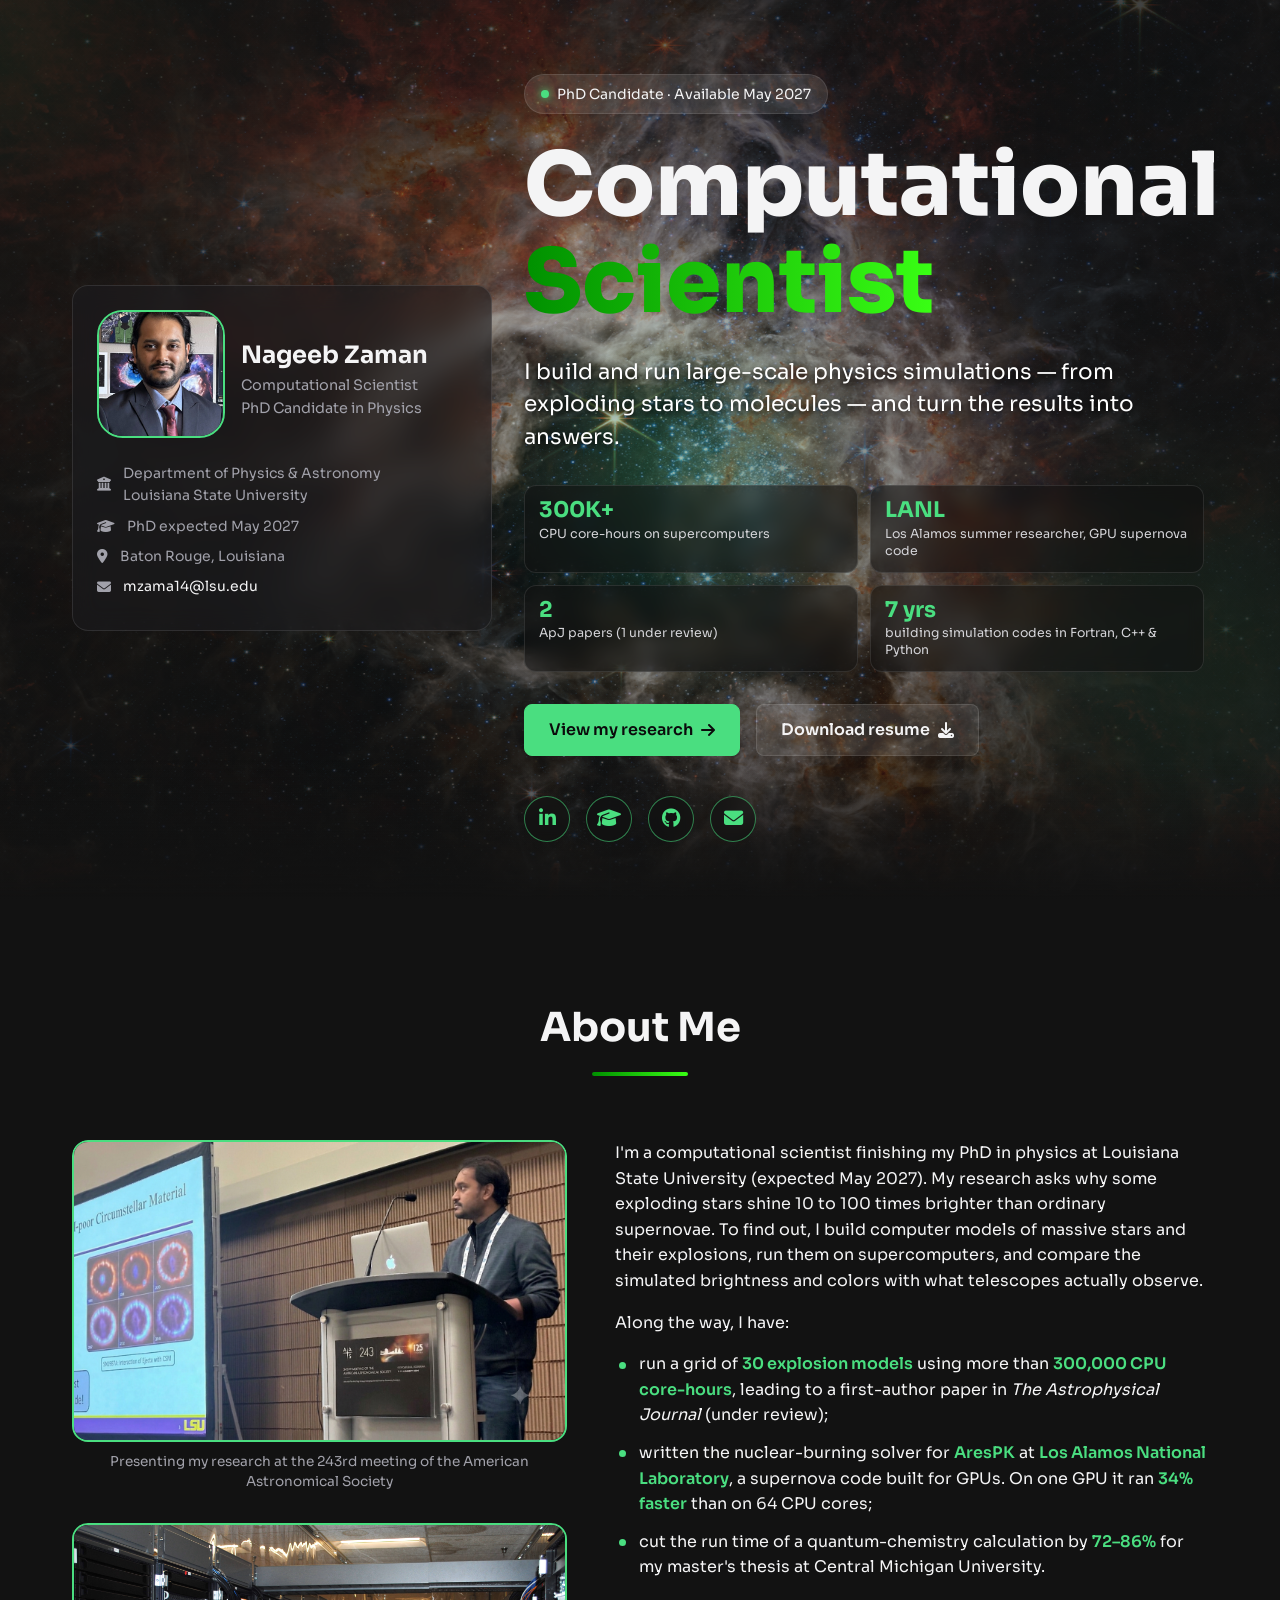
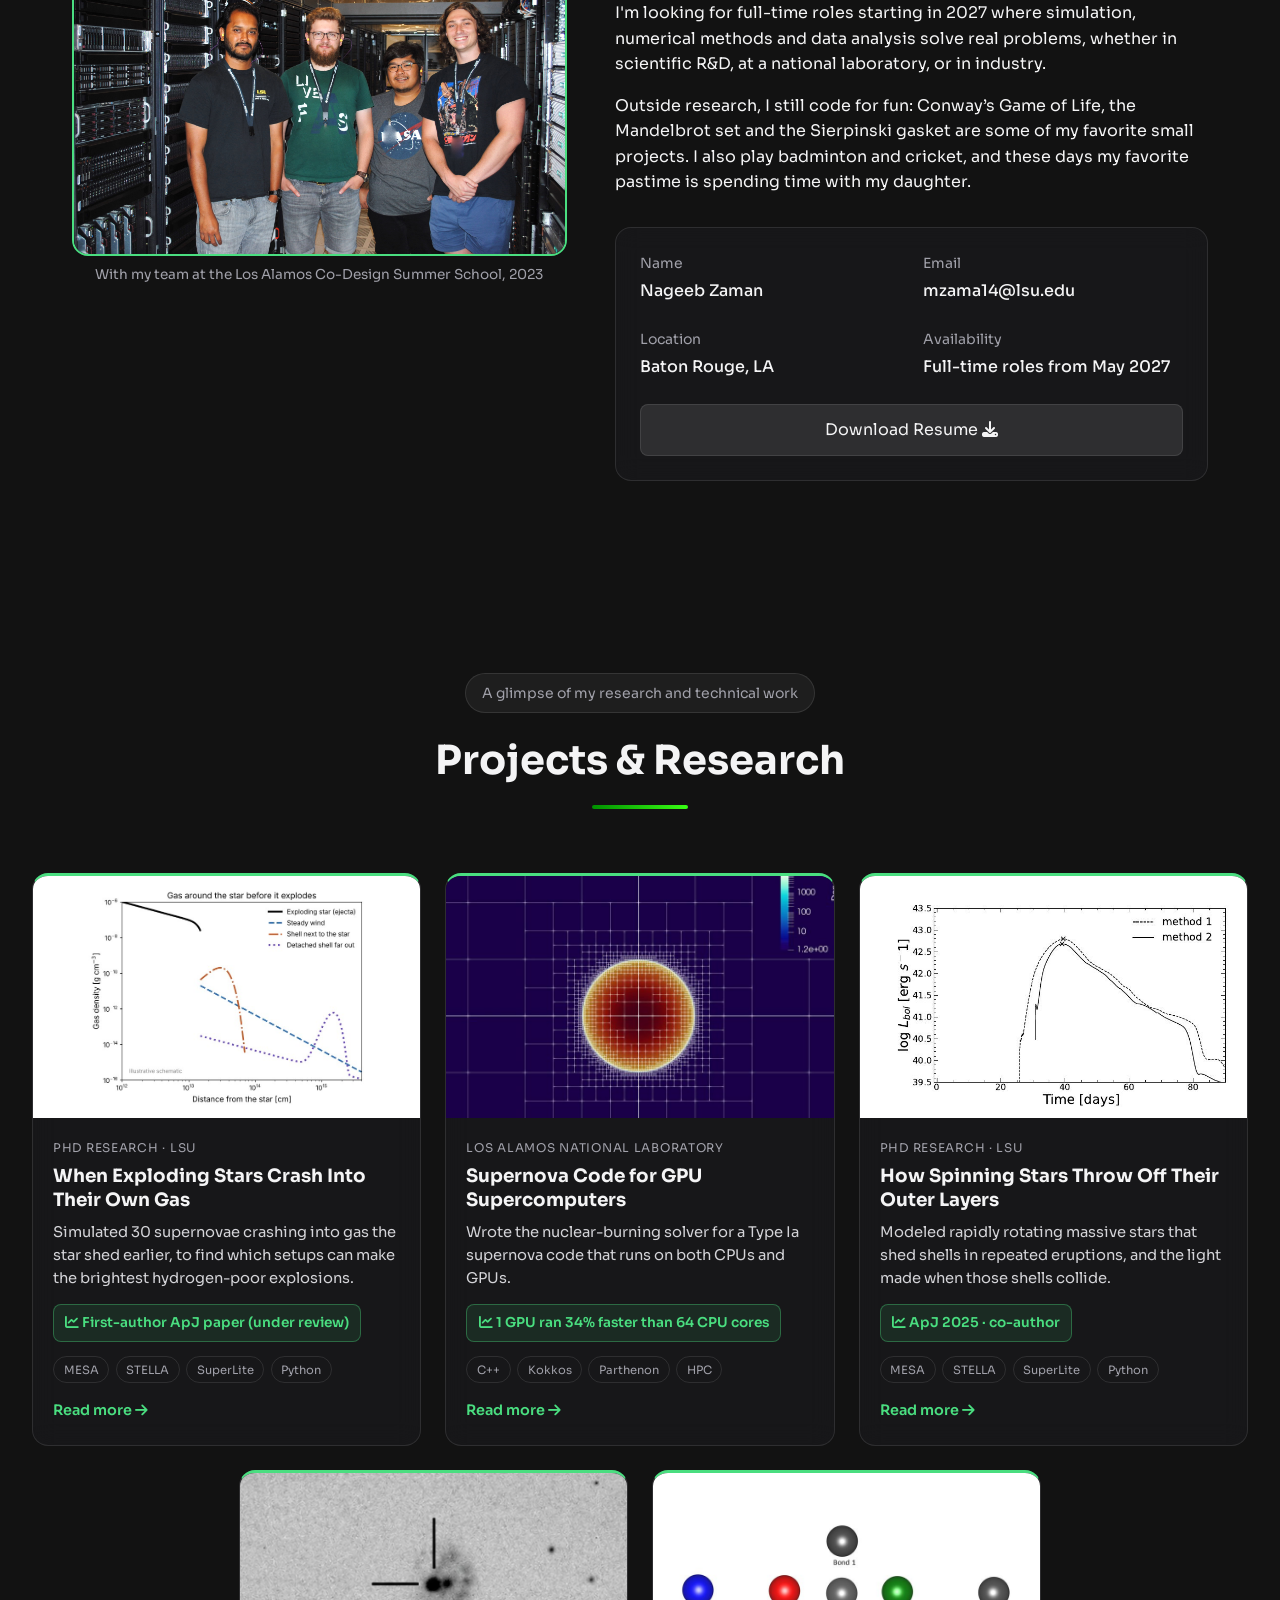
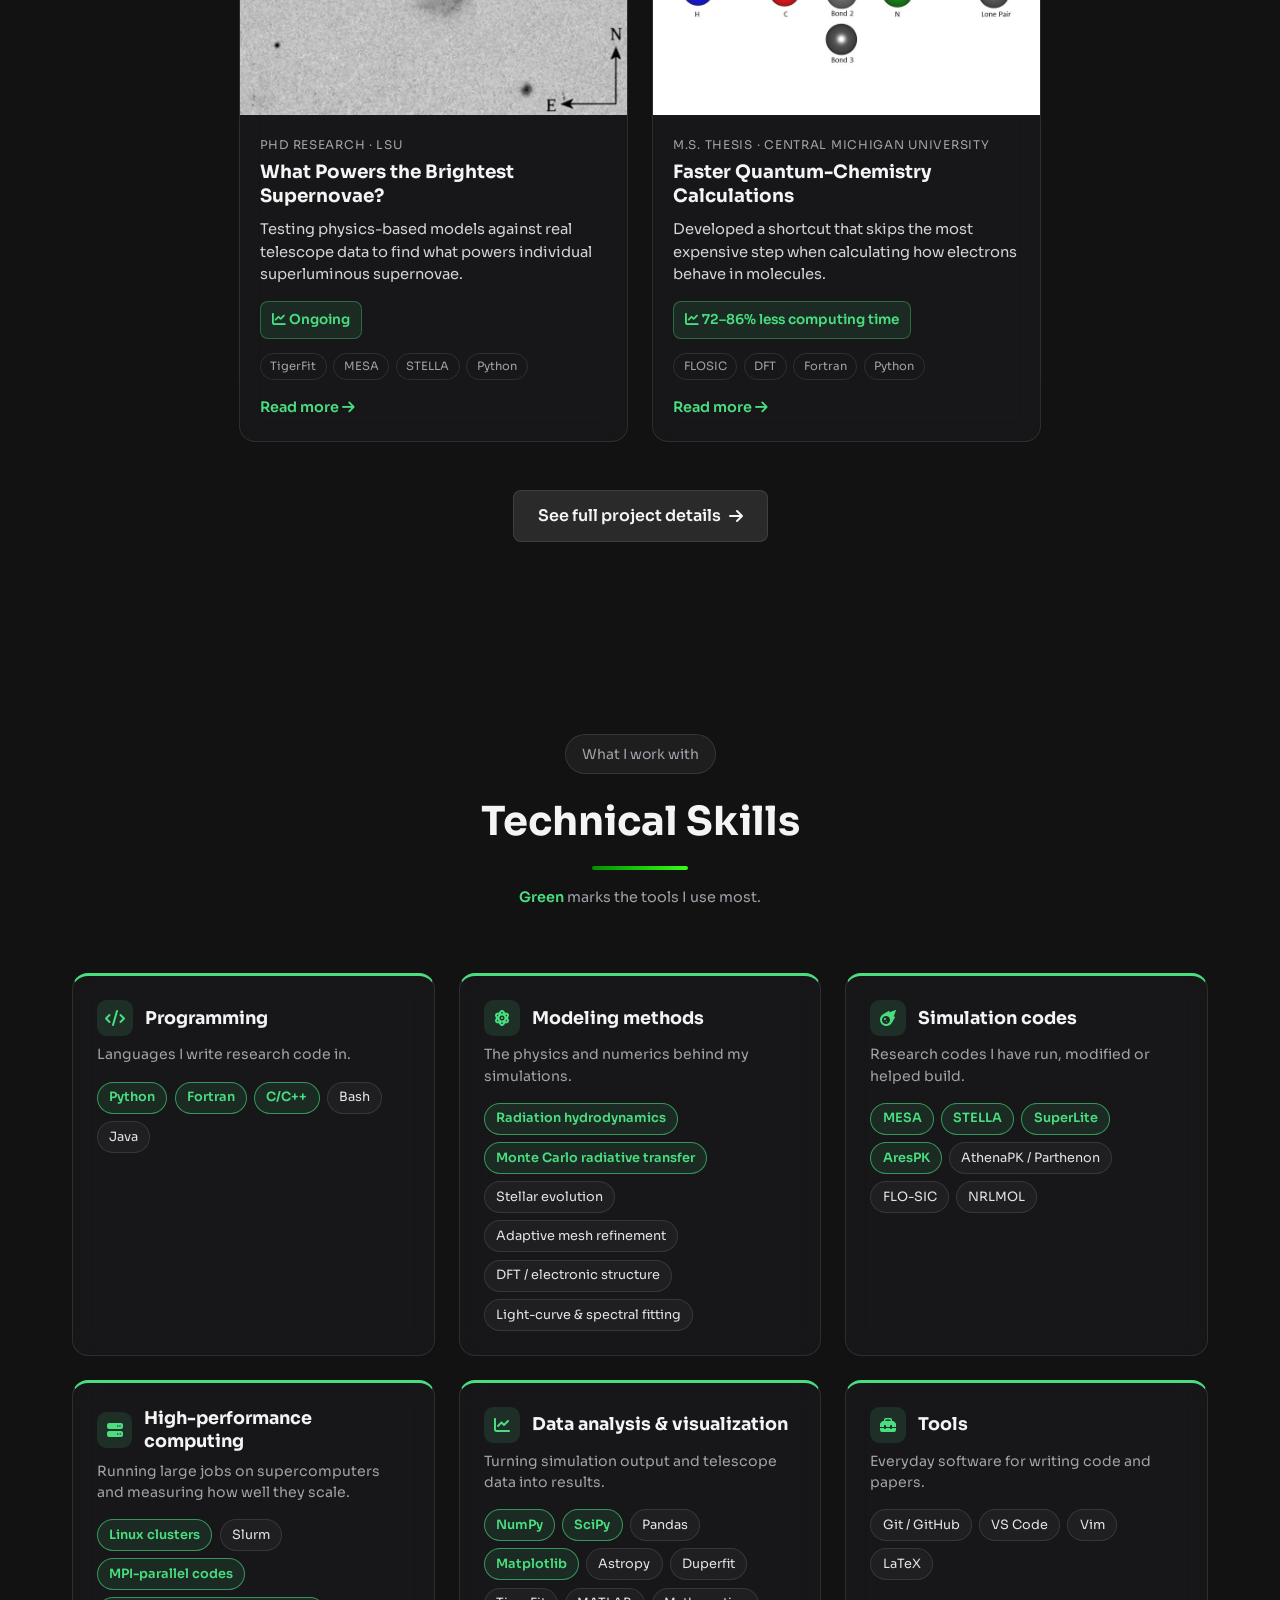
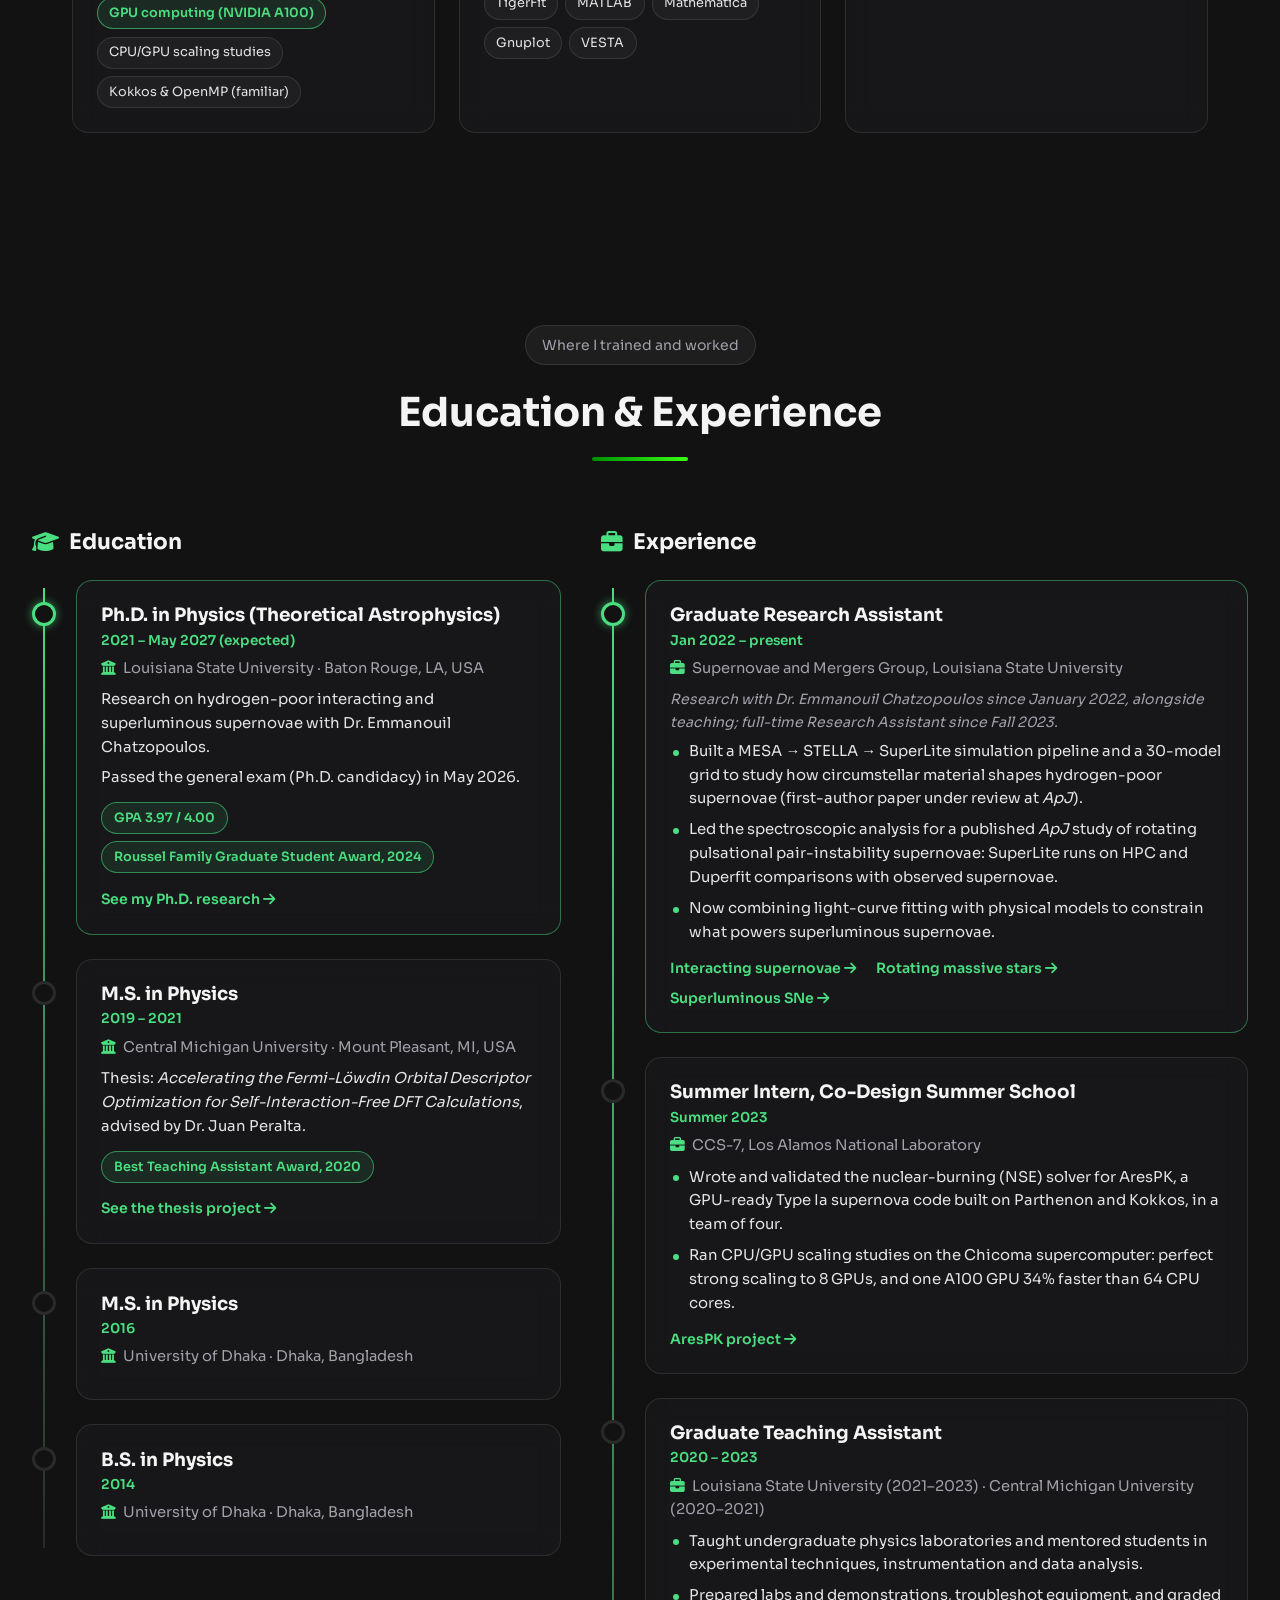
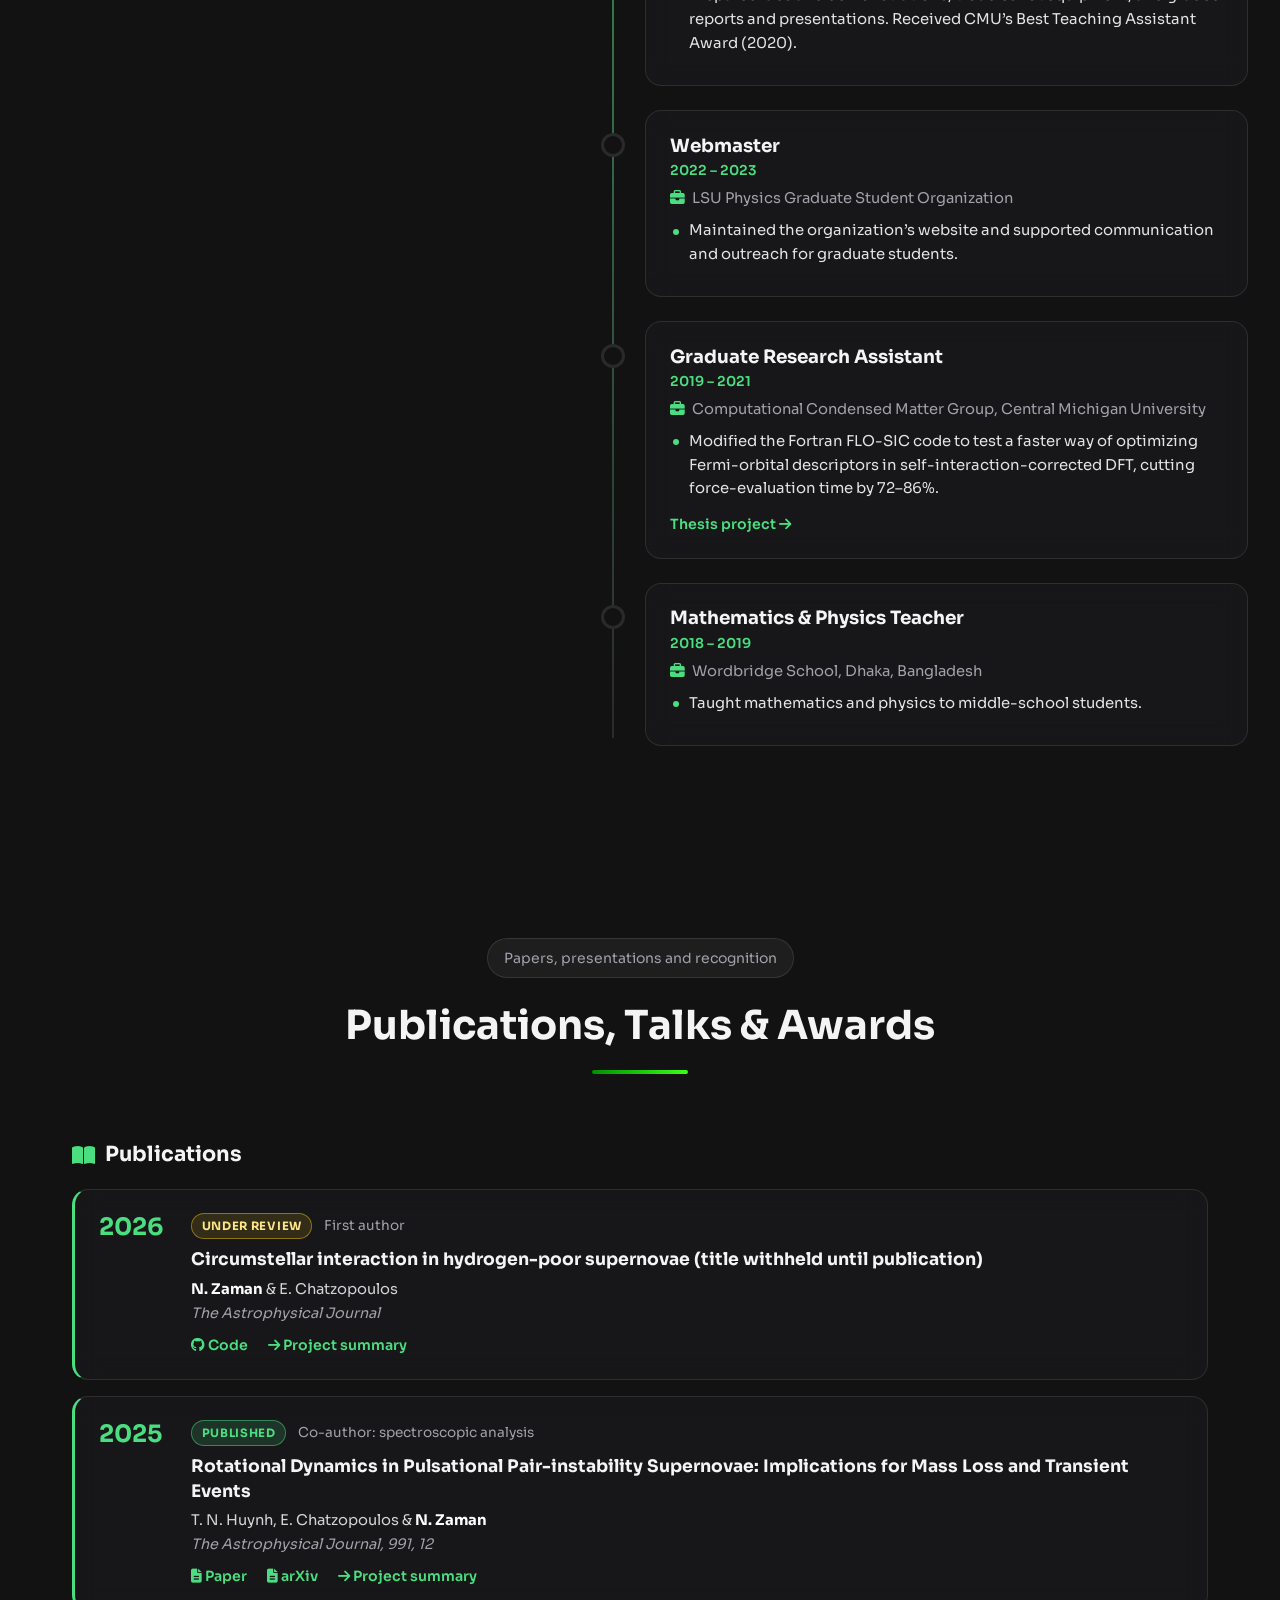
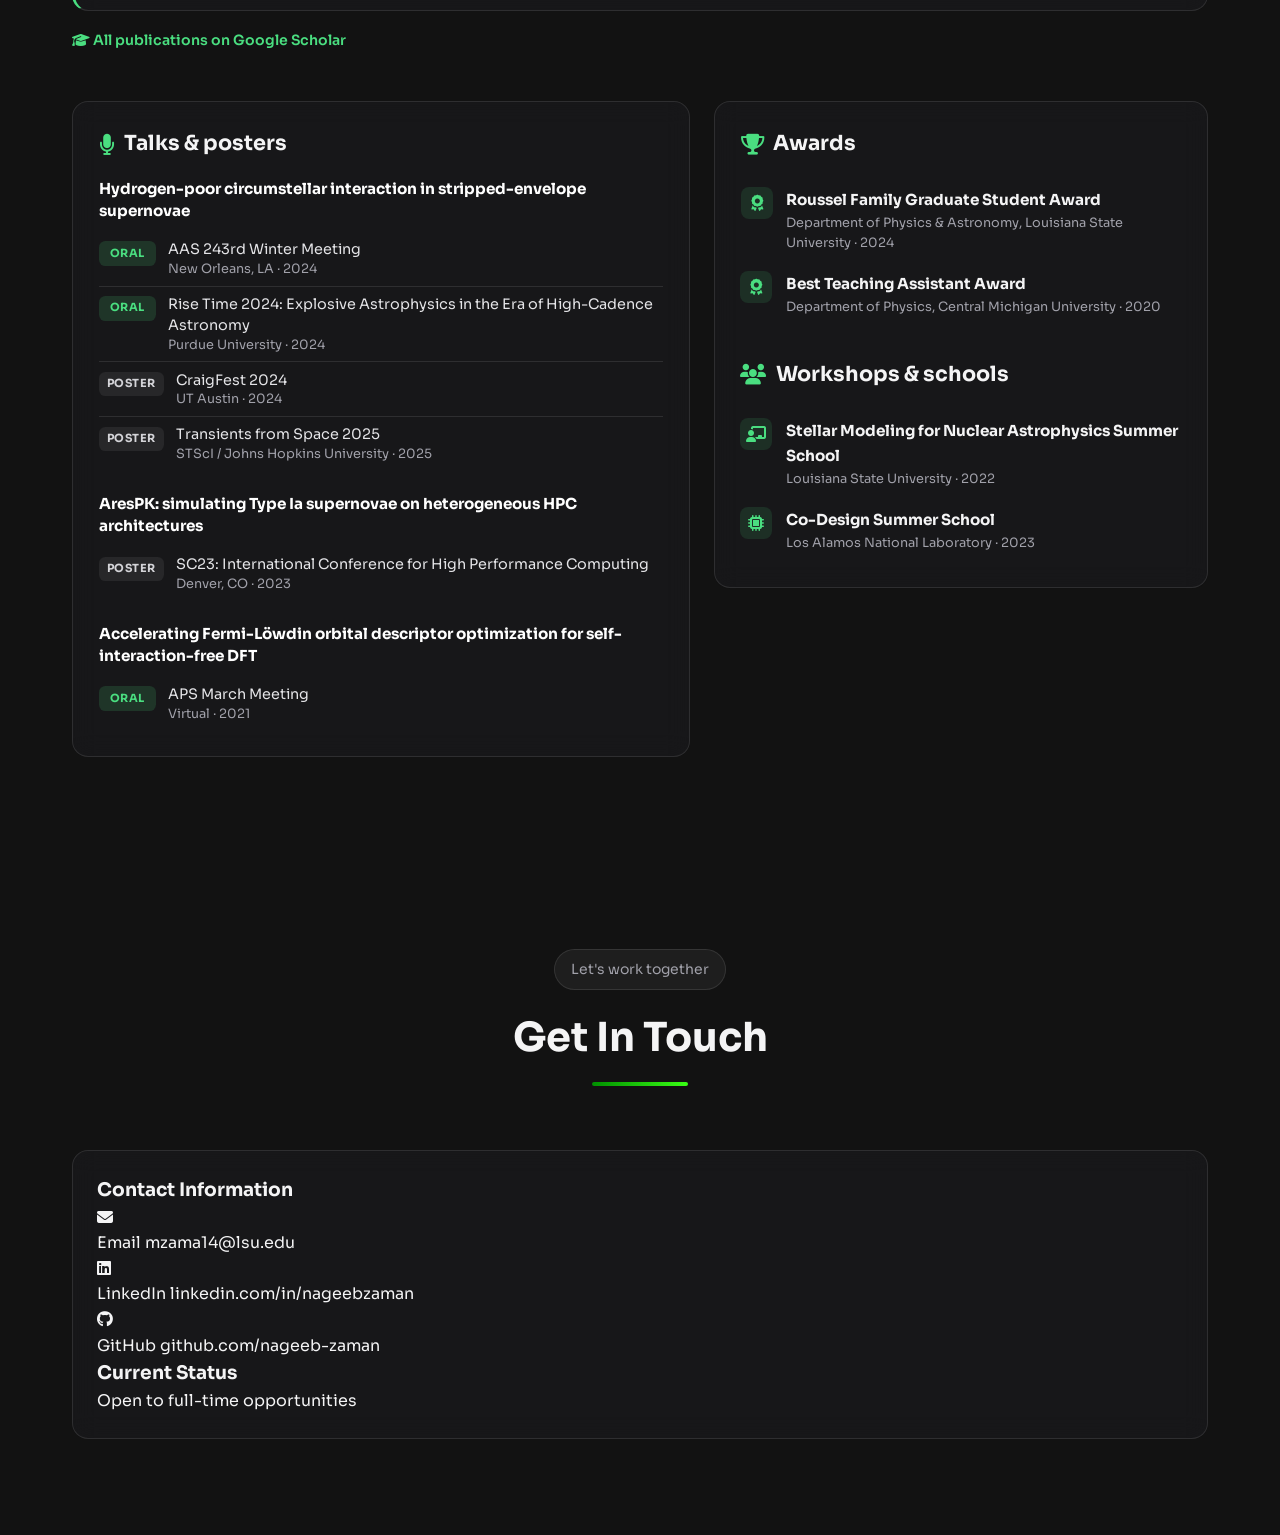
==== commit 308b71ea: "Clean up template leftovers and update site content - Remove the template owner's resumes, transcrip" ====
--- a/index.html
+++ b/index.html
@@ -1,20 +1,19 @@
 <!DOCTYPE html>
-<html lang="vi">
+<html lang="en">
 
 <head>
     <meta charset="UTF-8" />
     <meta name="viewport" content="width=device-width, initial-scale=1.0" />
-    <meta name="description" content="Portfolio của Nageeb Zaman - Sinh viên Kỹ thuật Phần mềm (TDTU), Computational Astrophysicist & Scientific Programmer đam mê xây dựng các sản phẩm công nghệ tối ưu, sáng tạo và hướng đến trải nghiệm người dùng." />
-    <!-- TIÊU ĐỀ MỚI -->
-    <title>Nageeb Zaman - Computational Astrophysicist & Scientific Programmer</title>
+    <meta name="description" content="Nageeb Zaman is a computational scientist and physics PhD candidate at Louisiana State University who builds and runs large-scale simulations of supernovae, high-performance computing codes, and data-analysis pipelines." />
+        <title>Nageeb Zaman - Computational Astrophysicist & Scientific Programmer</title>
     <link rel="canonical" href="https://nageeb-zaman.github.io/" />
 
     <!-- Open Graph / Facebook -->
     <meta property="og:type" content="website">
     <meta property="og:title" content="Nageeb Zaman - Computational Astrophysicist & Scientific Programmer">
-    <meta property="og:description" content="Portfolio của Nageeb Zaman - Sinh viên Kỹ thuật Phần mềm (TDTU), Computational Astrophysicist & Scientific Programmer đam mê xây dựng các sản phẩm công nghệ tối ưu, sáng tạo và hướng đến trải nghiệm người dùng.">
+    <meta property="og:description" content="Nageeb Zaman is a computational scientist and physics PhD candidate at Louisiana State University who builds and runs large-scale simulations of supernovae, high-performance computing codes, and data-analysis pipelines.">
     <meta property="og:url" content="https://nageeb-zaman.github.io/">
-    <meta property="og:image" content="https://nageeb-zaman.github.io/assets/images/banner-cua-ban.jpg">
+    <meta property="og:image" content="https://nageeb-zaman.github.io/assets/Nageeb_Zaman.jpg">
 
     <!-- Browser Tab Icon -->
     <link rel="icon" type="image/png" href="assets/Tab_Icon.png" />
@@ -28,20 +27,20 @@
     <link rel="stylesheet" href="css/components/base.css" />
     <link rel="stylesheet" href="css/components/header.css" />
     <link rel="stylesheet" href="css/components/hero.css" />
-    <link rel="stylesheet" href="css/components/music-player.css" />
     <link rel="stylesheet" href="css/components/sections.css" />
     <link rel="stylesheet" href="css/components/about.css" />
     <link rel="stylesheet" href="css/components/skills.css" />
     <link rel="stylesheet" href="css/components/projects.css" />
-    <link rel="stylesheet" href="css/components/blog.css" />
     <link rel="stylesheet" href="css/components/experience.css" />
     <link rel="stylesheet" href="css/components/contact.css" />
     <link rel="stylesheet" href="css/components/animations.css" />
     <link rel="stylesheet" href="css/components/awards.css" />
     <link rel="stylesheet" href="css/components/footer.css" />
-    <link rel="stylesheet" href="css/components/wakatime.css" />
     <link rel="stylesheet" href="css/components/featured-projects.css" />
     <link rel="stylesheet" href="css/components/interactive-skills.css" />
+    <link rel="stylesheet" href="css/components/tech-skills.css" />
+    <link rel="stylesheet" href="css/components/education.css" />
+    <link rel="stylesheet" href="css/components/publications.css" />
     <link rel="stylesheet" href="css/components/theme.css" />
     <link rel="stylesheet" href="https://cdnjs.cloudflare.com/ajax/libs/font-awesome/6.5.1/css/all.min.css">
     <style>
@@ -125,74 +124,54 @@
                     <div class="profile-card glass-card">
                         <div class="profile-header">
                             <div class="avatar-wrapper">
-                                <img src="assets/Nageeb_Zaman.jpg" alt="Avatar" class="avatar" />
-                                <div class="status-indicator online"></div>
+                                <img src="assets/Nageeb_Zaman.jpg" alt="Portrait of Nageeb Zaman" class="avatar" />
                             </div>
                             <div class="profile-info">
                                 <h2>Nageeb Zaman</h2>
-                                <p class="job-title">Computational Astrophysicist & Scientific Programmer</p>
+                                <p class="job-title">Computational Scientist<br>PhD Candidate in Physics</p>
                             </div>
                         </div>
                         <div class="profile-details">
-
-                            <p><i class="fas fa-briefcase"></i> Department of Physics and Astronomy<br> Louisiana State University</p>
-                            <p>
-                                <i class="fas fa-graduation-cap"></i>
-                                <a href="https://scholar.google.com/citations?user=io6Sjl0AAAAJ&hl=en" target="_blank">Google Scholar</a>
-                            </p>
-                            <p>
-                                <i class="fab fa-linkedin"></i>
-                                <a href="https://www.linkedin.com/in/nageebzaman/" target="_blank">LinkedIn</a>
-                            </p>
+                            <p><i class="fas fa-university"></i> Department of Physics &amp; Astronomy<br>Louisiana State University</p>
+                            <p><i class="fas fa-graduation-cap"></i> PhD expected May 2027</p>
                             <p><i class="fas fa-map-marker-alt"></i> Baton Rouge, Louisiana</p>
-                            
-                        </div>
-
+                            <p><i class="fas fa-envelope"></i> <a href="mailto:mzama14@lsu.edu">mzama14@lsu.edu</a></p>
+                        </div>
                     </div>
                 </div>
 
                 <!-- Hero Text Content -->
                 <div class="hero-text-content">
-                    <div class="welcome-badge animate-on-scroll">Welcome to my Website</div>
+                    <div class="welcome-badge animate-on-scroll"><span class="badge-dot"></span> PhD Candidate &middot; Available May 2027</div>
                     <h1 class="animate-on-scroll">
-                         Computational<br>
+                        Computational<br>
                         <span class="gradient-text">Scientist</span>
                     </h1>
-                    <p style="color: white;font-size: 1.5rem;text-shadow: 0 2px 6px rgba(0, 0, 0, 1.0);" class="animate-on-scroll"> Specializing in numerical modeling, scientific computing,
-                        astrophysical simulations, and data analysis.</p>
+                    <p class="hero-tagline animate-on-scroll">I build and run large-scale physics simulations &mdash; from exploding
+                        stars to molecules &mdash; and turn the results into answers.</p>
+
+                    <!-- Proof strip: quick facts readable by anyone -->
+                    <ul class="hero-stats animate-on-scroll">
+                        <li><strong>300K+</strong><span>CPU core-hours on supercomputers</span></li>
+                        <li><strong>LANL</strong><span>Los Alamos summer researcher, GPU supernova code</span></li>
+                        <li><strong>2</strong><span>ApJ papers (1 under review)</span></li>
+                        <li><strong>7 yrs</strong><span>building simulation codes in Fortran, C++ &amp; Python</span></li>
+                    </ul>
+
                     <div class="hero-buttons animate-on-scroll">
-                        <a href="#projects" class="btn btn-primary">View my projects <i
-                                class="fas fa-arrow-right"></i></a>
-                        <a href="#contact" class="btn btn-secondary">Get in touch</a>
+                        <a href="#projects" class="btn btn-primary">View my research <i class="fas fa-arrow-right"></i></a>
+                        <a href="assets/resume/Nageeb_Zaman_Resume.pdf" target="_blank" rel="noopener" class="btn btn-secondary">Download resume <i class="fas fa-download"></i></a>
                     </div>
                     <div class="social-links animate-on-scroll">
-                        <a style="color: white;" href="https://www.linkedin.com/in/nageebzaman/" aria-label="LinkedIn"><i
-                                class="fab fa-linkedin-in"></i></a>
-                        <a style="color: white;" href="https://scholar.google.com/citations?user=io6Sjl0AAAAJ&hl=en" aria-label="Google Scholar"><i
-                                class="fas fa-graduation-cap"></i></a>
-                        <a style="color: white;" href="https://github.com/nageeb-zaman" aria-label="GitHub"><i
-                                class="fab fa-github"></i></a>
-                        <a style="color: white;" href="mailto:mzama14@lsu.edu@lsu.com" aria-label="Email"><i
-                                class="fas fa-envelope"></i></a>
+                        <a href="https://www.linkedin.com/in/nageebzaman/" target="_blank" rel="noopener" aria-label="LinkedIn" title="LinkedIn"><i class="fab fa-linkedin-in"></i></a>
+                        <a href="https://scholar.google.com/citations?user=io6Sjl0AAAAJ&amp;hl=en" target="_blank" rel="noopener" aria-label="Google Scholar" title="Google Scholar"><i class="fas fa-graduation-cap"></i></a>
+                        <a href="https://github.com/nageeb-zaman" target="_blank" rel="noopener" aria-label="GitHub" title="GitHub"><i class="fab fa-github"></i></a>
+                        <a href="mailto:mzama14@lsu.edu" aria-label="Email" title="Email"><i class="fas fa-envelope"></i></a>
                     </div>
                 </div>
             </div>
             <div class="scroll-down-indicator"></div>
         </section>
-
-        <!-- <div class="music-player-widget">
-            <img src="assets/music/img/Koe no Kiseki.png" alt="Song Cover" class="song-cover" id="song-cover">
-            <div class="song-info">
-                <h4 id="song-title">Koe no Kiseki</h4>
-                <p id="song-artist">Anime Song</p>
-            </div>
-            <div class="player-controls">
-                <i class="fas fa-backward-step" id="prev-btn"></i>
-                <i class="fas fa-play" id="play-pause-btn"></i>
-                <i class="fas fa-forward-step" id="next-btn"></i>
-            </div>
-            <i class="fas fa-volume-high"></i>
-        </div> -->
 
         <!-- ====================================================== -->
         <!-- Section 2: About Me -->
@@ -200,27 +179,43 @@
         <section id="about" class="content-section">
             <div class="container">
                 <div class="section-header animate-on-scroll">
-                    <div class="section-badge">My personal story</div>
                     <h2 class="section-title">About Me</h2>
                     <div class="title-underline"></div>
                 </div>
                 <div class="about-grid">
                     <div class="about-image-wrapper animate-on-scroll">
-                        <img src="assets/AAS_Talk.png" alt="A pensive anime character in a snowy city scene">
-                        <!-- <div class="status-tag">
-                            <span class="green-dot"></span> Available for work
-                        </div> -->
+                        <figure class="about-photo">
+                            <img src="assets/about_me/AAS_Talk.png" alt="Nageeb Zaman presenting his supernova research at a podium">
+                            <figcaption>Presenting my research at the 243rd meeting of the American Astronomical Society</figcaption>
+                        </figure>
+                        <figure class="about-photo">
+                            <img src="assets/about_me/cdss_23_students.jpeg" alt="Nageeb Zaman with three teammates in a supercomputer room">
+                            <figcaption>With my team at the Los Alamos Co-Design Summer School, 2023</figcaption>
+                        </figure>
                     </div>
                     <div class="about-text-content animate-on-scroll">
-                        <p>I am a computational scientist and PhD researcher in physics at Louisiana State University, 
-                            specializing in numerical modeling, scientific computing, and computational astrophysics. 
-                            My research involves developing and applying computational models and simulations to study complex physical systems, 
-                            combining physics-based reasoning with programming, numerical methods, and data analysis.</p>
-                        <p>Through my research, I have developed experience building scientific workflows, working with large datasets, 
-                            developing and modifying simulation codes, and analyzing computational results. I enjoy tackling challenging problems that 
-                            require both a strong understanding of the underlying science and practical computational solutions. 
-                            I am particularly interested in applying these skills beyond academia to scientific R&D, national laboratories, 
-                            and technology-driven environments where computational modeling, simulation, and data analysis can be used to solve complex problems.</p>
+                        <p>I'm a computational scientist finishing my PhD in physics at Louisiana State University
+                            (expected May 2027). My research asks why some exploding stars shine 10 to 100 times brighter
+                            than ordinary supernovae. To find out, I build computer models of massive stars and their
+                            explosions, run them on supercomputers, and compare the simulated brightness and colors with
+                            what telescopes actually observe.</p>
+                        <p>Along the way, I have:</p>
+                        <ul class="about-highlights">
+                            <li>run a grid of <strong>30 explosion models</strong> using more than <strong>300,000 CPU
+                                core-hours</strong>, leading to a first-author paper in <em>The Astrophysical Journal</em>
+                                (under review);</li>
+                            <li>written the nuclear-burning solver for <strong>AresPK</strong> at <strong>Los Alamos National
+                                Laboratory</strong>, a supernova code built for GPUs. On one GPU it ran <strong>34% faster</strong>
+                                than on 64 CPU cores;</li>
+                            <li>cut the run time of a quantum-chemistry calculation by <strong>72&ndash;86%</strong> for my
+                                master's thesis at Central Michigan University.</li>
+                        </ul>
+                        <p>I'm looking for full-time roles starting in 2027 where simulation, numerical methods and data
+                            analysis solve real problems, whether in scientific R&amp;D, at a national laboratory, or in
+                            industry.</p>
+                        <p>Outside research, I still code for fun: Conway&rsquo;s Game of Life, the Mandelbrot set and the
+                            Sierpinski gasket are some of my favorite small projects. I also play badminton and cricket,
+                            and these days my favorite pastime is spending time with my daughter.</p>
                         <div class="info-box-wrapper glass-card">
                             <div class="info-box">
                                 <div>
@@ -229,7 +224,7 @@
                                 </div>
                                 <div>
                                     <span class="info-label">Email</span>
-                                    <p>mzama14@lsu.edu</p>
+                                    <p><a href="mailto:mzama14@lsu.edu">mzama14@lsu.edu</a></p>
                                 </div>
                                 <div>
                                     <span class="info-label">Location</span>
@@ -237,10 +232,10 @@
                                 </div>
                                 <div>
                                     <span class="info-label">Availability</span>
-                                    <p class="available-status">Open to Work</p>
+                                    <p class="available-status">Full-time roles from May 2027</p>
                                 </div>
                             </div>
-                            <a href="download-resume.html" download class="btn-download-resume">Download Resume <i
+                            <a href="assets/resume/Nageeb_Zaman_Resume.pdf" target="_blank" rel="noopener" class="btn-download-resume">Download Resume <i
                                     class="fas fa-download"></i></a>
                         </div>
                     </div>
@@ -255,204 +250,146 @@
         <section id="projects" class="content-section">
             <div class="container">
                 <div class="section-header animate-on-scroll">
-                    <div class="section-badge">A selection of my research and technical work</div>
-                    <h2 class="section-title">Projects & Research</h2>
+                    <div class="section-badge">A glimpse of my research and technical work</div>
+                    <h2 class="section-title">Projects &amp; Research</h2>
                     <div class="title-underline"></div>
                 </div>
-
-                <!-- PROJECT 1: Omacha Shop (Layout: Image Left, Details Right) -->
-                <div class="project-showcase-grid animate-on-scroll">
-                    <div class="showcase-card">
-                        <!-- <div class="showcase-header"><span>Omacha Project</span></div> -->
-                        <div class="showcase-content">
-                            <!-- <div class="text-features">
-                                <h1>OMACHA SHOP<br>E-COMMERCE</h1>
-                                <h4 class="feature-title">FEATURES</h4>
-                                <ul>
-                                    <li>Full-stack e-commerce platform built with PHP & MySQL.</li>
-                                    <li>Robust admin panel for product, order, and user management.</li>
-                                    <li>Responsive design ensuring a seamless experience on all devices.</li>
-                                </ul>
-                            </div> -->
-                            <div class="image-gallery">
-                                <img src="assets/projects_pics/project_1.png" alt="Project_1" class="showcase-img">
-                                <!-- <img src="assets/omacha/product.jpg" alt="Omacha Homepage" class="showcase-img"> -->
-                                <!-- <img src="assets/omacha/product_detail.jpg" alt="Omacha Homepage" class="showcase-img"> -->
-                            </div>
-                        </div>
-                    </div>
-                    <div class="details-column">
-                        <h3>Spectroscopic Modeling of Interacting Supernovae with Stripped Hydrogen-Free Progenitors</h3>
-                        <p class="project-category">PdD Research, Computational Astrophysics</p>
-                        <div class="project-tags">
-                            <span>MESA</span><span>STELLA</span><span>SuperLite</span><span>Python</span><span>Fortran</span>
-                        </div>
-                        <div class="description-box glass-card">
-                            <p>A comprehensive toy e-commerce platform designed for a fun shopping experience and
-                                powerful admin tools.</p>
-                        </div>
-                        <!-- <div class="project-links">
-                            <a href="https://github.com/nagee-zaman/Omacha_Shop" target="_blank"
-                                aria-label="GitHub"><i class="fab fa-github"></i></a>
-                            <a href="https://nageeb-zaman.github.io/Omacha-Shop-Demo/" aria-label="Project Details"><i
-                                    class="fas fa-link"></i></a>
-                        </div> -->
-                    </div>
-                </div>
-
-                <!-- PROJECT 2: BrickShop (Layout: Details Left, Image Right) -->
-                <div class="project-showcase-grid layout-reversed animate-on-scroll">
-                    <div class="showcase-card">
-                        <div class="showcase-header"><span>BrickShop Project</span></div>
-                        <div class="showcase-content">
-                            <div class="text-features">
-                                <h1>BRICKSHOP<br>E-COMMERCE</h1>
-                                <h4 class="feature-title">FEATURES</h4>
-                                <ul>
-                                    <li>Modern e-commerce hub developed with Node.js and Express.js.</li>
-                                    <li>Sleek and efficient admin UI built with Tailwind CSS.</li>
-                                    <li>Focus on modern JavaScript stack and non-relational databases.</li>
-                                </ul>
-                            </div>
-                            <div class="image-gallery">
-                                <img src="assets/brickshop/homepage.png" alt="BrickShop Homepage" class="showcase-img">
-                                <img src="assets/brickshop/admin_dashboard.png" alt="BrickShop Homepage"
-                                    class="showcase-img">
-                            </div>
-                        </div>
-                    </div>
-                    <div class="details-column">
-                        <h2>BrickShop</h2>
-                        <p class="project-category">Web, E-commerce, Node.js</p>
-                        <div class="project-tags"><span>Node.js</span><span>Express.js</span><span>TailwindCSS</span>
-                        </div>
-                        <div class="description-box glass-card">
-                            <p>A modern e-commerce hub for building block fans, developed with Node.js and a Tailwind
-                                CSS admin UI.</p>
-                        </div>
-                        <div class="project-links">
-                            <a href="https://github.com/nagee-zaman/BrickShop" target="_blank" aria-label="GitHub"><i
-                                    class="fab fa-github"></i></a>
-                            <a href="brickshop.html" aria-label="Project Details"><i class="fas fa-link"></i></a>
-                        </div>
-                    </div>
-                </div>
-
-                <!-- PROJECT 3: Aptis Practice -->
-                <div class="project-showcase-grid animate-on-scroll">
-                    <div class="showcase-card">
-                        <div class="showcase-header"><span>Aptis Practice Project</span></div>
-                        <div class="showcase-content">
-                            <div class="text-features">
-                                <h1>APTIS PRACTICE<br>TESTING TOOL</h1>
-                                <h4 class="feature-title">FEATURES</h4>
-                                <ul>
-                                    <li>Interactive web tool for Aptis exam preparation.</li>
-                                    <li>Includes simulated tests and a scoring system.</li>
-                                    <li>Unique learning tools based on "key" and "memory story" methods.</li>
-                                </ul>
-                            </div>
-                            <div class="image-gallery">
-                                <img src="assets/home_aptis.png" alt="Aptis Practice UI" class="showcase-img">
-                                <div class="figma-embed-container">
-                                    <iframe
-                                        src="https://www.figma.com/embed?embed_host=share&url=https%3A%2F%2Fwww.figma.com%2Fcommunity%2Ffile%2F1622808499508850540%2Faptis-e-learning-exam-practice-platform-ui-aptis-practice"
-                                        allowfullscreen></iframe>
-                                </div>
-                            </div>
-                        </div>
-                    </div>
-                    <div class="details-column">
-                        <h2>Aptis Practice</h2>
-                        <p class="project-category">Web, Frontend, Educational Tool</p>
-                        <div class="project-tags">
-                            <span>HTML5</span><span>CSS3</span><span>JavaScript (ES6+)</span><span>Github Pages</span>
-                        </div>
-                        <div class="description-box glass-card">
-                            <p>I study how some of the brightest explosions in the universe produce their enormous amounts of light. 
-                                My research uses computer simulations to model the life and death of massive stars and how the material 
-                                surrounding an exploding star can interact with the explosion. I build computational models and compare their 
-                                predicted light and spectra with observations from real supernovae. This work combines physics, programming, 
-                                numerical simulations, and data analysis to understand what makes these extraordinary cosmic explosions so bright.
-</p>
-                        </div>
-                        <div class="project-links">
-                            <a href="https://github.com/nagee-zaman/aptis-practice" target="_blank"
-                                aria-label="GitHub"><i class="fab fa-github"></i></a>
-                            <a href="https://nageeb-zaman.github.io/aptis-practice/" target="_blank"
-                                aria-label="Live Demo"><i class="fas fa-link"></i></a>
-                            <a href="https://www.figma.com/community/file/1622808499508850540/aptis-e-learning-exam-practice-platform-ui-aptis-practice"
-                                target="_blank" aria-label="Figma Design"><i class="fab fa-figma"></i></a>
-                        </div>
-                    </div>
-                </div>
-
-                <!-- PROJECT 4: Unidoc -->
-                <div class="project-showcase-grid layout-reversed animate-on-scroll">
-                    <div class="showcase-card">
-                        <div class="showcase-header"><span>Unidoc Project</span></div>
-                        <div class="showcase-content">
-                            <div class="text-features">
-                                <h1>UNIDOC<br>DOCUMENT HUB</h1>
-                                <h4 class="feature-title">FEATURES</h4>
-                                <ul>
-                                    <li>A centralized document management for university students.</li>
-                                    <li>User-friendly interface for finding and storing study materials.</li>
-                                    <li>Improves accessibility and resource sharing.</li>
-                                </ul>
-                            </div>
-                            <div class="image-gallery">
-                                <img src="assets/home_unidocs.png" alt="Unidoc Homepage" class="showcase-img">
-                            </div>
-                        </div>
-                    </div>
-                    <div class="details-column">
-                        <h2>Unidoc</h2>
-                        <p class="project-category">Web, Frontend, Educational</p>
-                        <div class="project-tags"><span>React</span><span>Tailwind CSS</span><span>Firebase</span>
-                        </div>
-                        <div class="description-box glass-card">
-                            <p>A comprehensive document hub designed to help university students easily manage, find,
-                                and share their study materials effectively.</p>
-                        </div>
-                        <div class="project-links">
-                            <a href="#" target="_blank" aria-label="GitHub"><i class="fab fa-github"></i></a>
-                            <a href="#" aria-label="Live Demo"><i class="fas fa-link"></i></a>
-                        </div>
-                    </div>
-                </div>
-
-                <!-- You can add more featured projects here -->
-
-            </div>
-            <!-- === BỔ SUNG: Nút xem tất cả dự án === -->
-            <div class="view-all-posts-container animate-on-scroll" style="margin-top: 4rem;">
-                <a href="project.html" class="btn btn-secondary">
-                    View All Projects <i class="fas fa-arrow-right"></i>
-                </a>
+                <div class="research-grid">
+                    <a href="project.html#csm-supernovae" class="research-card glass-card animate-on-scroll">
+                        <div class="research-card-media fit-contain">
+                            <img src="assets/cards/p1_csm_structures.jpg" alt="Schematic of the gas around a star before it explodes: a steady wind, a shell next to the star, or a detached shell far out" loading="lazy">
+                        </div>
+                        <div class="research-card-body">
+                            <p class="research-card-category">PhD Research &middot; LSU</p>
+                            <h3>When Exploding Stars Crash Into Their Own Gas</h3>
+                            <p class="research-card-hook">Simulated 30 supernovae crashing into gas the star shed earlier, to find which setups can make the brightest hydrogen-poor explosions.</p>
+                            <p class="research-card-result"><i class="fas fa-chart-line"></i> First-author ApJ paper (under review)</p>
+                            <div class="research-card-tags"><span>MESA</span><span>STELLA</span><span>SuperLite</span><span>Python</span></div>
+                            <span class="research-card-link">Read more <i class="fas fa-arrow-right"></i></span>
+                        </div>
+                    </a>
+                    <a href="project.html#arespk-lanl" class="research-card glass-card animate-on-scroll">
+                        <div class="research-card-media fit-cover">
+                            <img src="assets/cards/p4_ares_snapshot.jpg" alt="Simulation snapshot of a white dwarf on an adaptive mesh" loading="lazy">
+                        </div>
+                        <div class="research-card-body">
+                            <p class="research-card-category">Los Alamos National Laboratory</p>
+                            <h3>Supernova Code for GPU Supercomputers</h3>
+                            <p class="research-card-hook">Wrote the nuclear-burning solver for a Type Ia supernova code that runs on both CPUs and GPUs.</p>
+                            <p class="research-card-result"><i class="fas fa-chart-line"></i> 1 GPU ran 34% faster than 64 CPU cores</p>
+                            <div class="research-card-tags"><span>C++</span><span>Kokkos</span><span>Parthenon</span><span>HPC</span></div>
+                            <span class="research-card-link">Read more <i class="fas fa-arrow-right"></i></span>
+                        </div>
+                    </a>
+                    <a href="project.html#rotating-ppisn" class="research-card glass-card animate-on-scroll">
+                        <div class="research-card-media fit-contain">
+                            <img src="assets/cards/p2_shell_collision.jpg" alt="Bolometric light curve of the collision between two ejected shells" loading="lazy">
+                        </div>
+                        <div class="research-card-body">
+                            <p class="research-card-category">PhD Research &middot; LSU</p>
+                            <h3>How Spinning Stars Throw Off Their Outer Layers</h3>
+                            <p class="research-card-hook">Modeled rapidly rotating massive stars that shed shells in repeated eruptions, and the light made when those shells collide.</p>
+                            <p class="research-card-result"><i class="fas fa-chart-line"></i> ApJ 2025 &middot; co-author</p>
+                            <div class="research-card-tags"><span>MESA</span><span>STELLA</span><span>SuperLite</span><span>Python</span></div>
+                            <span class="research-card-link">Read more <i class="fas fa-arrow-right"></i></span>
+                        </div>
+                    </a>
+                    <a href="project.html#slsn-powering" class="research-card glass-card animate-on-scroll">
+                        <div class="research-card-media fit-cover">
+                            <img src="assets/cards/p3_sn2018bsz.jpg" alt="Telescope discovery image of supernova SN2018bsz in its host galaxy" loading="lazy">
+                        </div>
+                        <div class="research-card-body">
+                            <p class="research-card-category">PhD Research &middot; LSU</p>
+                            <h3>What Powers the Brightest Supernovae?</h3>
+                            <p class="research-card-hook">Testing physics-based models against real telescope data to find what powers individual superluminous supernovae.</p>
+                            <p class="research-card-result"><i class="fas fa-chart-line"></i> Ongoing</p>
+                            <div class="research-card-tags"><span>TigerFit</span><span>MESA</span><span>STELLA</span><span>Python</span></div>
+                            <span class="research-card-link">Read more <i class="fas fa-arrow-right"></i></span>
+                        </div>
+                    </a>
+                    <a href="project.html#flosic-thesis" class="research-card glass-card animate-on-scroll">
+                        <div class="research-card-media fit-contain">
+                            <img src="assets/cards/p5_hcn_molecule.jpg" alt="Diagram of an HCN molecule with electron positions" loading="lazy">
+                        </div>
+                        <div class="research-card-body">
+                            <p class="research-card-category">M.S. Thesis &middot; Central Michigan University</p>
+                            <h3>Faster Quantum-Chemistry Calculations</h3>
+                            <p class="research-card-hook">Developed a shortcut that skips the most expensive step when calculating how electrons behave in molecules.</p>
+                            <p class="research-card-result"><i class="fas fa-chart-line"></i> 72&ndash;86% less computing time</p>
+                            <div class="research-card-tags"><span>FLOSIC</span><span>DFT</span><span>Fortran</span><span>Python</span></div>
+                            <span class="research-card-link">Read more <i class="fas fa-arrow-right"></i></span>
+                        </div>
+                    </a>
+                </div>
+                <div class="view-all-posts-container animate-on-scroll" style="margin-top: 3rem;">
+                    <a href="project.html" class="btn btn-secondary">See full project details <i class="fas fa-arrow-right"></i></a>
+                </div>
             </div>
         </section>
 
 
         <!-- ====================================================== -->
-        <!-- Section 4: Skills (CẬP NHẬT) -->
+        <!-- Section 4: Skills -->
+        <!-- ====================================================== -->
+        <!-- ====================================================== -->
+        <!-- Section 4: Technical Skills -->
         <!-- ====================================================== -->
         <section id="skills" class="content-section">
             <div class="container">
                 <div class="section-header animate-on-scroll">
-                    <!-- Thêm lại badge "My Skills" -->
-                    <div class="section-badge">My Skills</div>
-                    <!-- Đổi tiêu đề -->
-                    <h2 class="section-title">Technical Stack</h2>
+                    <div class="section-badge">What I work with</div>
+                    <h2 class="section-title">Technical Skills</h2>
                     <div class="title-underline"></div>
-                </div>
-
-                <div class="skills-wrapper">
-                    <div class="skills-grid">
-                        <!-- JavaScript sẽ tự động chèn các thanh kỹ năng vào đây -->
-                        <p class="skills-loading">
-                            <i class="fas fa-spinner fa-spin"></i> Loading technical skills...
-                        </p>
+                    <p class="tech-legend"><span class="core">Green</span> marks the tools I use most.</p>
+                </div>
+                <div class="tech-grid">
+                    <div class="tech-card glass-card animate-on-scroll">
+                        <div class="tech-card-head">
+                            <i class="fas fa-code"></i>
+                            <h3>Programming</h3>
+                        </div>
+                        <p>Languages I write research code in.</p>
+                        <div class="tech-chips"><span class="core">Python</span><span class="core">Fortran</span><span class="core">C/C++</span><span>Bash</span><span>Java</span></div>
+                    </div>
+                    <div class="tech-card glass-card animate-on-scroll">
+                        <div class="tech-card-head">
+                            <i class="fas fa-atom"></i>
+                            <h3>Modeling methods</h3>
+                        </div>
+                        <p>The physics and numerics behind my simulations.</p>
+                        <div class="tech-chips"><span class="core">Radiation hydrodynamics</span><span class="core">Monte Carlo radiative transfer</span><span>Stellar evolution</span><span>Adaptive mesh refinement</span><span>DFT / electronic structure</span><span>Light-curve &amp; spectral fitting</span></div>
+                    </div>
+                    <div class="tech-card glass-card animate-on-scroll">
+                        <div class="tech-card-head">
+                            <i class="fas fa-meteor"></i>
+                            <h3>Simulation codes</h3>
+                        </div>
+                        <p>Research codes I have run, modified or helped build.</p>
+                        <div class="tech-chips"><span class="core">MESA</span><span class="core">STELLA</span><span class="core">SuperLite</span><span class="core">AresPK</span><span>AthenaPK / Parthenon</span><span>FLO-SIC</span><span>NRLMOL</span></div>
+                    </div>
+                    <div class="tech-card glass-card animate-on-scroll">
+                        <div class="tech-card-head">
+                            <i class="fas fa-server"></i>
+                            <h3>High-performance computing</h3>
+                        </div>
+                        <p>Running large jobs on supercomputers and measuring how well they scale.</p>
+                        <div class="tech-chips"><span class="core">Linux clusters</span><span>Slurm</span><span class="core">MPI-parallel codes</span><span class="core">GPU computing (NVIDIA A100)</span><span>CPU/GPU scaling studies</span><span>Kokkos &amp; OpenMP (familiar)</span></div>
+                    </div>
+                    <div class="tech-card glass-card animate-on-scroll">
+                        <div class="tech-card-head">
+                            <i class="fas fa-chart-line"></i>
+                            <h3>Data analysis &amp; visualization</h3>
+                        </div>
+                        <p>Turning simulation output and telescope data into results.</p>
+                        <div class="tech-chips"><span class="core">NumPy</span><span class="core">SciPy</span><span>Pandas</span><span class="core">Matplotlib</span><span>Astropy</span><span>Duperfit</span><span>TigerFit</span><span>MATLAB</span><span>Mathematica</span><span>Gnuplot</span><span>VESTA</span></div>
+                    </div>
+                    <div class="tech-card glass-card animate-on-scroll">
+                        <div class="tech-card-head">
+                            <i class="fas fa-toolbox"></i>
+                            <h3>Tools</h3>
+                        </div>
+                        <p>Everyday software for writing code and papers.</p>
+                        <div class="tech-chips"><span>Git / GitHub</span><span>VS Code</span><span>Vim</span><span>LaTeX</span></div>
                     </div>
                 </div>
             </div>
@@ -461,208 +398,212 @@
         <!-- ====================================================== -->
         <!-- Section 5: Awards & Achievements (UPDATED WITH IMAGE) -->
         <!-- ====================================================== -->
-        <section id="awards" class="content-section">
+        <!-- ====================================================== -->
+        <!-- Section 5: Education & Experience (side by side on wide screens) -->
+        <!-- ====================================================== -->
+        <section id="background" class="content-section">
             <div class="container">
                 <div class="section-header animate-on-scroll">
-                    <div class="section-badge">Recognition & Accomplishments</div>
-                    <h2 class="section-title">Awards & Achievements</h2>
+                    <div class="section-badge">Where I trained and worked</div>
+                    <h2 class="section-title">Education &amp; Experience</h2>
                     <div class="title-underline"></div>
                 </div>
-
-                <!-- Card for Award Details -->
-                <div class="award-card glass-card animate-on-scroll">
-                    <div class="award-info">
-                        <p class="award-date">April 2023</p>
-                        <h3 class="award-title">Consolation Prize</h3>
-                        <p class="award-competition">'Class Website Design Competition 2023'</p>
-                        <p class="award-issuer">Faculty of Information Technology, Ton Duc Thang University</p>
-                    </div>
-                    <div class="award-description">
-                        <ul>
-                            <li>
-                                Achieved prize in a university-wide competition with over 20 participating teams, as
-                                part of the "Youth Pioneering Digital Transformation" initiative.
-                            </li>
-                            <li>
-                                Developed a class website on WordPress aimed at fostering academic exchange,
-                                contributing significantly to UI/UX design and theme customization.
-                            </li>
-                            <li>
-                                Demonstrated strong teamwork, creativity, and the practical application of web
-                                development skills in a competitive environment.
-                            </li>
-                        </ul>
-                    </div>
-                </div>
-
-                <!-- NEW: Card for the Award Photo -->
-                <div class="award-photo-card glass-card animate-on-scroll">
-                    <h3 class="photo-title">A Proud Moment</h3>
-                    <div class="photo-wrapper">
-                        <img src="assets/achive.jpg" alt="A memorable moment - Receiving award at TDTU 2023">
-                    </div>
-                    <p class="photo-caption">Receiving the design award at Ton Duc Thang University, 2023.</p>
-                </div>
-
-                <!-- NEW: Extracurricular Certificates Section -->
-                <h3 class="section-subtitle animate-on-scroll">Extracurricular Certificates</h3>
-                <div class="certificates-grid">
-                    <div class="certificate-card glass-card animate-on-scroll">
-                        <div class="certificate-image">
-                            <img src="assets/certificate/TranHuuDat_VibeCoding.png" alt="Chứng nhận Vibe Coding">
-                        </div>
-                        <h4 class="certificate-title">Chứng nhận: Vibe Coding</h4>
-                        <a href="javascript:void(0)" class="btn-view-cert btn-pdf-modal"
-                            data-cert="assets/certificate/TranHuuDat_VibeCoding.png">
-                            View Certificate <i class="fas fa-certificate"></i>
-                        </a>
-                    </div>
-
-                    <div class="certificate-card glass-card animate-on-scroll">
-                        <div class="certificate-image">
-                            <img src="assets/certificate/TranHuuDat_XayDungDuAnCaNhan.png"
-                                alt="Chứng nhận Xây Dựng Dự Án Cá Nhân">
-                        </div>
-                        <h4 class="certificate-title">Chứng nhận: Xây Dựng Dự Án Cá Nhân</h4>
-                        <a href="javascript:void(0)" class="btn-view-cert btn-pdf-modal"
-                            data-cert="assets/certificate/TranHuuDat_XayDungDuAnCaNhan.png">
-                            View Certificate <i class="fas fa-certificate"></i>
-                        </a>
-                    </div>
-
-                    <div class="certificate-card glass-card animate-on-scroll">
-                        <div class="certificate-image">
-                            <img src="assets/certificate/TranHuuDat_GitWorkReady.jpg" alt="Chứng nhận Git Work Ready">
-                        </div>
-                        <h4 class="certificate-title">Chứng nhận: Git Work Ready</h4>
-                        <a href="javascript:void(0)" class="btn-view-cert btn-pdf-modal"
-                            data-cert="assets/certificate/TranHuuDat_GitWorkReady.jpg">
-                            View Certificate <i class="fas fa-certificate"></i>
-                        </a>
-                    </div>
-
-                </div>
-
+                <div class="bg-columns">
+                    <div id="education" class="bg-col">
+                        <h3 class="bg-col-title"><i class="fas fa-graduation-cap"></i> Education</h3>
+                <div class="edu-timeline">
+                    <div class="edu-item edu-item--current animate-on-scroll">
+                        <div class="edu-dot"></div>
+                        <div class="edu-card glass-card">
+                            <div class="edu-top">
+                                <h3>Ph.D. in Physics (Theoretical Astrophysics)</h3>
+                                <span class="edu-years">2021 &ndash; May 2027 (expected)</span>
+                            </div>
+                            <p class="edu-school"><i class="fas fa-university"></i> Louisiana State University &middot; Baton Rouge, LA, USA</p>
+                            <p>Research on hydrogen-poor interacting and superluminous supernovae with Dr. Emmanouil Chatzopoulos.</p>
+                            <p>Passed the general exam (Ph.D. candidacy) in May 2026.</p>
+                            <div class="edu-chips"><span>GPA 3.97 / 4.00</span><span>Roussel Family Graduate Student Award, 2024</span></div>
+                            <a class="edu-link" href="project.html#csm-supernovae">See my Ph.D. research <i class="fas fa-arrow-right"></i></a>
+                        </div>
+                    </div>
+                    <div class="edu-item animate-on-scroll">
+                        <div class="edu-dot"></div>
+                        <div class="edu-card glass-card">
+                            <div class="edu-top">
+                                <h3>M.S. in Physics</h3>
+                                <span class="edu-years">2019 &ndash; 2021</span>
+                            </div>
+                            <p class="edu-school"><i class="fas fa-university"></i> Central Michigan University &middot; Mount Pleasant, MI, USA</p>
+                            <p>Thesis: <em>Accelerating the Fermi-L&ouml;wdin Orbital Descriptor Optimization for Self-Interaction-Free DFT Calculations</em>, advised by Dr. Juan Peralta.</p>
+                            <div class="edu-chips"><span>Best Teaching Assistant Award, 2020</span></div>
+                            <a class="edu-link" href="project.html#flosic-thesis">See the thesis project <i class="fas fa-arrow-right"></i></a>
+                        </div>
+                    </div>
+                    <div class="edu-item animate-on-scroll">
+                        <div class="edu-dot"></div>
+                        <div class="edu-card glass-card">
+                            <div class="edu-top">
+                                <h3>M.S. in Physics</h3>
+                                <span class="edu-years">2016</span>
+                            </div>
+                            <p class="edu-school"><i class="fas fa-university"></i> University of Dhaka &middot; Dhaka, Bangladesh</p>
+                        </div>
+                    </div>
+                    <div class="edu-item animate-on-scroll">
+                        <div class="edu-dot"></div>
+                        <div class="edu-card glass-card">
+                            <div class="edu-top">
+                                <h3>B.S. in Physics</h3>
+                                <span class="edu-years">2014</span>
+                            </div>
+                            <p class="edu-school"><i class="fas fa-university"></i> University of Dhaka &middot; Dhaka, Bangladesh</p>
+                        </div>
+                    </div>
+                </div>
+                    </div>
+                    <div id="experience" class="bg-col">
+                        <h3 class="bg-col-title"><i class="fas fa-briefcase"></i> Experience</h3>
+                <div class="edu-timeline">
+                    <div class="edu-item edu-item--current animate-on-scroll">
+                        <div class="edu-dot"></div>
+                        <div class="edu-card glass-card">
+                            <div class="edu-top">
+                                <h3>Graduate Research Assistant</h3>
+                                <span class="edu-years">Jan 2022 &ndash; present</span>
+                            </div>
+                            <p class="edu-school"><i class="fas fa-briefcase"></i> Supernovae and Mergers Group, Louisiana State University</p>
+                            <p class="exp-note">Research with Dr. Emmanouil Chatzopoulos since January 2022, alongside teaching; full-time Research Assistant since Fall 2023.</p>
+                            <ul class="exp-list"><li>Built a MESA &rarr; STELLA &rarr; SuperLite simulation pipeline and a 30-model grid to study how circumstellar material shapes hydrogen-poor supernovae (first-author paper under review at <em>ApJ</em>).</li><li>Led the spectroscopic analysis for a published <em>ApJ</em> study of rotating pulsational pair-instability supernovae: SuperLite runs on HPC and Duperfit comparisons with observed supernovae.</li><li>Now combining light-curve fitting with physical models to constrain what powers superluminous supernovae.</li></ul>
+                            <div class="exp-links"><a href="project.html#csm-supernovae">Interacting supernovae <i class="fas fa-arrow-right"></i></a><a href="project.html#rotating-ppisn">Rotating massive stars <i class="fas fa-arrow-right"></i></a><a href="project.html#slsn-powering">Superluminous SNe <i class="fas fa-arrow-right"></i></a></div>
+                        </div>
+                    </div>
+                    <div class="edu-item animate-on-scroll">
+                        <div class="edu-dot"></div>
+                        <div class="edu-card glass-card">
+                            <div class="edu-top">
+                                <h3>Summer Intern, Co-Design Summer School</h3>
+                                <span class="edu-years">Summer 2023</span>
+                            </div>
+                            <p class="edu-school"><i class="fas fa-briefcase"></i> CCS-7, Los Alamos National Laboratory</p>
+                            <ul class="exp-list"><li>Wrote and validated the nuclear-burning (NSE) solver for AresPK, a GPU-ready Type Ia supernova code built on Parthenon and Kokkos, in a team of four.</li><li>Ran CPU/GPU scaling studies on the Chicoma supercomputer: perfect strong scaling to 8 GPUs, and one A100 GPU 34% faster than 64 CPU cores.</li></ul>
+                            <div class="exp-links"><a href="project.html#arespk-lanl">AresPK project <i class="fas fa-arrow-right"></i></a></div>
+                        </div>
+                    </div>
+                    <div class="edu-item animate-on-scroll">
+                        <div class="edu-dot"></div>
+                        <div class="edu-card glass-card">
+                            <div class="edu-top">
+                                <h3>Graduate Teaching Assistant</h3>
+                                <span class="edu-years">2020 &ndash; 2023</span>
+                            </div>
+                            <p class="edu-school"><i class="fas fa-briefcase"></i> Louisiana State University (2021&ndash;2023) &middot; Central Michigan University (2020&ndash;2021)</p>
+                            <ul class="exp-list"><li>Taught undergraduate physics laboratories and mentored students in experimental techniques, instrumentation and data analysis.</li><li>Prepared labs and demonstrations, troubleshot equipment, and graded reports and presentations. Received CMU&rsquo;s Best Teaching Assistant Award (2020).</li></ul>
+                        </div>
+                    </div>
+                    <div class="edu-item animate-on-scroll">
+                        <div class="edu-dot"></div>
+                        <div class="edu-card glass-card">
+                            <div class="edu-top">
+                                <h3>Webmaster</h3>
+                                <span class="edu-years">2022 &ndash; 2023</span>
+                            </div>
+                            <p class="edu-school"><i class="fas fa-briefcase"></i> LSU Physics Graduate Student Organization</p>
+                            <ul class="exp-list"><li>Maintained the organization&rsquo;s website and supported communication and outreach for graduate students.</li></ul>
+                        </div>
+                    </div>
+                    <div class="edu-item animate-on-scroll">
+                        <div class="edu-dot"></div>
+                        <div class="edu-card glass-card">
+                            <div class="edu-top">
+                                <h3>Graduate Research Assistant</h3>
+                                <span class="edu-years">2019 &ndash; 2021</span>
+                            </div>
+                            <p class="edu-school"><i class="fas fa-briefcase"></i> Computational Condensed Matter Group, Central Michigan University</p>
+                            <ul class="exp-list"><li>Modified the Fortran FLO-SIC code to test a faster way of optimizing Fermi-orbital descriptors in self-interaction-corrected DFT, cutting force-evaluation time by 72&ndash;86%.</li></ul>
+                            <div class="exp-links"><a href="project.html#flosic-thesis">Thesis project <i class="fas fa-arrow-right"></i></a></div>
+                        </div>
+                    </div>
+                    <div class="edu-item animate-on-scroll">
+                        <div class="edu-dot"></div>
+                        <div class="edu-card glass-card">
+                            <div class="edu-top">
+                                <h3>Mathematics &amp; Physics Teacher</h3>
+                                <span class="edu-years">2018 &ndash; 2019</span>
+                            </div>
+                            <p class="edu-school"><i class="fas fa-briefcase"></i> Wordbridge School, Dhaka, Bangladesh</p>
+                            <ul class="exp-list"><li>Taught mathematics and physics to middle-school students.</li></ul>
+                        </div>
+                    </div>
+                </div>
+                    </div>
+                </div>
             </div>
         </section>
 
         <!-- ====================================================== -->
-        <!-- Section 6: Experience (ĐÃ CẬP NHẬT CHO BẠN) -->
-        <!-- ====================================================== -->
-        <section id="experience" class="content-section">
+        <!-- Section 6: Publications, Talks & Awards -->
+        <!-- ====================================================== -->
+        <section id="publications" class="content-section">
             <div class="container">
                 <div class="section-header animate-on-scroll">
-                    <div class="section-badge">My professional journey</div>
-                    <h2 class="section-title">Experience & Education</h2>
+                    <div class="section-badge">Papers, presentations and recognition</div>
+                    <h2 class="section-title">Publications, Talks &amp; Awards</h2>
                     <div class="title-underline"></div>
                 </div>
-                <div class="timeline">
-                    <!-- Timeline Item 1: Học vấn -->
-                    <div class="timeline-item animate-on-scroll">
-                        <div class="timeline-dot"></div>
-                        <div class="timeline-content glass-card">
-                            <h3>Bachelor of Software Engineering</h3>
-                            <p class="timeline-meta">Ton Duc Thang University | 2022 - 2026</p>
-                            <p>Building a strong foundation in computer science, algorithms, and web development
-                                principles, while maintaining a GPA of 7.8/10.</p>
-                        </div>
-                    </div>
-                    <!-- Timeline Item 2: Kinh nghiệm làm việc -->
-                    <div class="timeline-item animate-on-scroll">
-                        <div class="timeline-dot"></div>
-                        <div class="timeline-content glass-card">
-                            <h3>Invigilator (Part-time)</h3>
-                            <p class="timeline-meta">Ton Duc Thang University | 2024 - Present</p>
-                            <p>Ensured the integrity of university examinations, developing strong discipline, attention
-                                to detail, and the ability to perform under pressure.</p>
-                        </div>
-                    </div>
-                    <!-- Timeline Item 3: Dự án cá nhân -->
-                    <div class="timeline-item animate-on-scroll">
-                        <div class="timeline-dot"></div>
-                        <div class="timeline-content glass-card">
-                            <h3>Personal Project Development</h3>
-                            <p class="timeline-meta">GitHub | 2022 - Present</p>
-                            <p>Continuously developing full-stack applications and interactive tools to sharpen my
-                                skills and explore new technologies.</p>
-                        </div>
+
+                <h3 class="pub-col-title"><i class="fas fa-book-open"></i> Publications</h3>
+                <div class="pub-list">
+                    <article class="pub-card glass-card animate-on-scroll">
+                        <div class="pub-year">2026</div>
+                        <div class="pub-body">
+                            <div class="pub-tags"><span class="pub-badge pub-badge--review">Under review</span><span class="pub-role">First author</span></div>
+                            <h3>Circumstellar interaction in hydrogen-poor supernovae (title withheld until publication)</h3>
+                            <p class="pub-authors"><strong>N. Zaman</strong> &amp; E. Chatzopoulos</p>
+                            <p class="pub-journal"><em>The Astrophysical Journal</em></p>
+                            <div class="pub-links"><a href="https://github.com/nageeb-zaman/sn-csm-modeling" target="_blank" rel="noopener"><i class="fab fa-github"></i> Code</a><a href="project.html#csm-supernovae"><i class="fas fa-arrow-right"></i> Project summary</a></div>
+                        </div>
+                    </article>
+                    <article class="pub-card glass-card animate-on-scroll">
+                        <div class="pub-year">2025</div>
+                        <div class="pub-body">
+                            <div class="pub-tags"><span class="pub-badge pub-badge--pub">Published</span><span class="pub-role">Co-author: spectroscopic analysis</span></div>
+                            <h3>Rotational Dynamics in Pulsational Pair-instability Supernovae: Implications for Mass Loss and Transient Events</h3>
+                            <p class="pub-authors">T. N. Huynh, E. Chatzopoulos &amp; <strong>N. Zaman</strong></p>
+                            <p class="pub-journal"><em>The Astrophysical Journal, 991, 12</em></p>
+                            <div class="pub-links"><a href="https://doi.org/10.3847/1538-4357/adf4e7" target="_blank" rel="noopener"><i class="fas fa-file-alt"></i> Paper</a><a href="https://arxiv.org/abs/2507.21307" target="_blank" rel="noopener"><i class="fas fa-file-alt"></i> arXiv</a><a href="project.html#rotating-ppisn"><i class="fas fa-arrow-right"></i> Project summary</a></div>
+                        </div>
+                    </article>
+                </div>
+                <p class="pub-scholar animate-on-scroll"><a href="https://scholar.google.com/citations?user=io6Sjl0AAAAJ&amp;hl=en" target="_blank" rel="noopener"><i class="fas fa-graduation-cap"></i> All publications on Google Scholar</a></p>
+
+                <div class="pub-columns">
+                    <div class="glass-card pub-panel animate-on-scroll">
+                        <h3 class="pub-col-title"><i class="fas fa-microphone"></i> Talks &amp; posters</h3>
+                            <div class="talk-group">
+                                <h4>Hydrogen-poor circumstellar interaction in stripped-envelope supernovae</h4>
+                                <ul class="talk-list"><li><span class="talk-type talk-type--oral">Oral</span><span class="talk-event">AAS 243rd Winter Meeting<small>New Orleans, LA &middot; 2024</small></span></li><li><span class="talk-type talk-type--oral">Oral</span><span class="talk-event">Rise Time 2024: Explosive Astrophysics in the Era of High-Cadence Astronomy<small>Purdue University &middot; 2024</small></span></li><li><span class="talk-type talk-type--poster">Poster</span><span class="talk-event">CraigFest 2024<small>UT Austin &middot; 2024</small></span></li><li><span class="talk-type talk-type--poster">Poster</span><span class="talk-event">Transients from Space 2025<small>STScI / Johns Hopkins University &middot; 2025</small></span></li></ul>
+                            </div>
+                            <div class="talk-group">
+                                <h4>AresPK: simulating Type Ia supernovae on heterogeneous HPC architectures</h4>
+                                <ul class="talk-list"><li><span class="talk-type talk-type--poster">Poster</span><span class="talk-event">SC23: International Conference for High Performance Computing<small>Denver, CO &middot; 2023</small></span></li></ul>
+                            </div>
+                            <div class="talk-group">
+                                <h4>Accelerating Fermi-L&ouml;wdin orbital descriptor optimization for self-interaction-free DFT</h4>
+                                <ul class="talk-list"><li><span class="talk-type talk-type--oral">Oral</span><span class="talk-event">APS March Meeting<small>Virtual &middot; 2021</small></span></li></ul>
+                            </div>
+                    </div>
+                    <div class="glass-card pub-panel animate-on-scroll">
+                        <h3 class="pub-col-title"><i class="fas fa-trophy"></i> Awards</h3>
+                        <ul class="award-list"><li><i class="fas fa-award"></i><div><strong>Roussel Family Graduate Student Award</strong><small>Department of Physics &amp; Astronomy, Louisiana State University &middot; 2024</small></div></li><li><i class="fas fa-award"></i><div><strong>Best Teaching Assistant Award</strong><small>Department of Physics, Central Michigan University &middot; 2020</small></div></li></ul>
+                        <h3 class="pub-col-title pub-col-title--spaced"><i class="fas fa-users"></i> Workshops &amp; schools</h3>
+                        <ul class="award-list"><li><i class="fas fa-chalkboard-teacher"></i><div><strong>Stellar Modeling for Nuclear Astrophysics Summer School</strong><small>Louisiana State University &middot; 2022</small></div></li><li><i class="fas fa-microchip"></i><div><strong>Co-Design Summer School</strong><small>Los Alamos National Laboratory &middot; 2023</small></div></li></ul>
                     </div>
                 </div>
             </div>
         </section>
 
         <!-- ====================================================== -->
-        <!-- Section 7:  Section Blog -->
-        <!-- ====================================================== -->
-        <section id="blog" class="content-section">
-            <div class="container">
-                <div class="section-header animate-on-scroll">
-                    <div class="section-badge">Sharing my knowledge</div>
-                    <h2 class="section-title">From The Blog (Maintenance)</h2>
-                    <div class="title-underline"></div>
-                </div>
-
-                <!-- Lưới chứa các bài blog nổi bật -->
-                <div class="blog-grid">
-                    <!-- Bài Blog 1: Mixamo & Unity -->
-                    <a href="blog/post-mixamo-unity.html" class="blog-post-card glass-card animate-on-scroll">
-                        <div class="blog-card-image">
-                            <!-- Bạn có thể tạo 1 ảnh thumbnail cho bài viết này -->
-                            <img src="assets/mixamo.png" alt="A 3D character in Unity editor">
-                        </div>
-                        <div class="blog-card-content">
-                            <div class="blog-card-tags">
-                                <span>Unity</span><span>Game Dev</span>
-                            </div>
-                            <h3>Guide: Using Mixamo Assets in Unity</h3>
-                            <p>A standard workflow to correctly download and implement 3D characters and animations from
-                                Mixamo into your Unity projects.</p>
-                            <span class="blog-card-link">Read More <i class="fas fa-arrow-right"></i></span>
-                        </div>
-                    </a>
-
-                    <!-- === BÀI VIẾT MỚI: UNITY & GITHUB PAGES === -->
-                    <a href="blog/post-unity-githubpages.html" class="blog-post-card glass-card animate-on-scroll">
-                        <div class="blog-card-image">
-                            <img src="assets/unity-githubpage.png" alt="Unity logo and GitHub logo">
-                        </div>
-                        <div class="blog-card-content">
-                            <div class="blog-card-tags">
-                                <span>Unity</span><span>Game Dev</span><span>GitHub</span>
-                            </div>
-                            <h3>Hướng Dẫn: Deploy Game Unity Lên GitHub Pages</h3>
-                            <p>Quy trình chi tiết để chia sẻ game Unity của bạn lên web miễn phí và cách khắc phục lỗi
-                                không tải được game phổ biến nhất.</p>
-                            <span class="blog-card-link">Read More <i class="fas fa-arrow-right"></i></span>
-                        </div>
-                    </a>
-
-                    <!-- Bài Blog 3 (Ví dụ) -->
-                    <a href="blog/getting-started-docker.html" class="blog-post-card glass-card animate-on-scroll">
-                        <div class="blog-card-image">
-                            <img src="assets/docker.png" alt="Docker container logos">
-                        </div>
-                        <div class="blog-card-content">
-                            <div class="blog-card-tags">
-                                <span>Docker</span><span>DevOps</span>
-                            </div>
-                            <h3>Getting Started with Docker for Web Devs</h3>
-                            <p>Learn how containerization with Docker can streamline your development workflow, ensuring
-                                consistency across environments.</p>
-                            <span class="blog-card-link">Read More <i class="fas fa-arrow-right"></i></span>
-                        </div>
-                    </a>
-                </div>
-
-                <!-- Nút xem tất cả bài viết -->
-                <div class="view-all-posts-container animate-on-scroll">
-                    <a href="blog.html" class="btn btn-secondary">View All Posts</a>
-                </div>
-            </div>
-        </section>
-
-        <!-- ====================================================== -->
-        <!-- Section 8: Contact (ĐÃ CẬP NHẬT CHO BẠN) -->
+        <!-- Section 7: Contact -->
         <!-- ====================================================== -->
         <section id="contact" class="content-section">
             <div class="container">
@@ -678,32 +619,33 @@
                             <i class="fas fa-envelope"></i>
                             <div>
                                 <span>Email</span>
-                                <a href="mailto:tranhuudat.cv@gmail.com">tranhuudat.cv@gmail.com</a>
+                                <a href="mailto:mzama14@lsu.edu">mzama14@lsu.edu</a>
                             </div>
                         </div>
                         <div class="contact-item">
                             <i class="fab fa-linkedin"></i>
                             <div>
                                 <span>LinkedIn</span>
-                                <a href="https://linkedin.com/in/nagee-zaman"
-                                    target="_blank">linkedin.com/in/nagee-zaman</a>
+                                <a href="https://www.linkedin.com/in/nageebzaman/"
+                                    target="_blank">linkedin.com/in/nageebzaman</a>
                             </div>
                         </div>
                         <div class="contact-item">
                             <i class="fab fa-github"></i>
                             <div>
                                 <span>GitHub</span>
-                                <a href="https://github.com/nagee-zaman"
-                                    target="_blank">github.com/nagee-zaman</a>
+                                <a href="https://github.com/nageeb-zaman"
+                                    target="_blank">github.com/nageeb-zaman</a>
                             </div>
                         </div>
                         <h3 class="status-title">Current Status</h3>
                         <div class="contact-status">
                             <span class="green-dot"></span>
-                            Open for Web Developer Internship opportunities
-                        </div>
-                    </div>
-                    <!-- Form liên hệ - Bạn cần một dịch vụ backend như Formspree để nó hoạt động -->
+                            Open to full-time opportunities
+                        </div>
+                    </div>
+                    <!-- HIDDEN: contact form had no working Formspree endpoint. Restore after setting up a form ID.
+ Form liên hệ - Bạn cần một dịch vụ backend như Formspree để nó hoạt động 
                     <form class="contact-form glass-card animate-on-scroll" action="https://formspree.io" method="POST">
                         <h3>Send Me a Message</h3>
                         <div class="form-group">
@@ -722,74 +664,16 @@
                         <button type="submit" class="btn btn-primary">Send Message <i
                                 class="fas fa-paper-plane"></i></button>
                     </form>
+-->
                 </div>
             </div>
         </section>
     </main>
-
-    </main>
     <footer id="footer-placeholder" class="main-footer"></footer>
 
-    <div id="pdfModal" class="pdf-modal-overlay">
-        <div class="pdf-modal-container">
-            <div class="pdf-modal-header">
-                <h3 id="pdfModalTitle">Certificate Viewer</h3>
-                <button class="pdf-modal-close">&times;</button>
-            </div>
-            <div class="pdf-modal-body">
-                <div class="zoom-container">
-                    <img id="certImage" src="" alt="Certificate">
-                </div>
-            </div>
-        </div>
-    </div>
-
-    <audio id="audio-source"></audio>
-    <script src="js/playlist.js"></script>
     <script src="js/scripts.js"></script>
-    <!-- === TẢI CÁC THÀNH PHẦN CHUNG (Header, Footer) === -->
+    <!-- Shared header and footer -->
     <script src="js/load-components.js"></script>
-    <!-- === TẢI CÁC SECTION CHUNG === -->
-    <script src="js/load-sections.js"></script>
-    <script>
-        // Christmas specific scripts
-        document.addEventListener('DOMContentLoaded', () => {
-            // Snowfall
-            const snowContainer = document.querySelector('.snow-container');
-            if (snowContainer) {
-                for (let i = 0; i < 150; i++) {
-                    const snowflake = document.createElement('div');
-                    snowflake.classList.add('snowflake');
-                    const size = Math.random() * 4 + 2;
-                    snowflake.style.width = size + 'px';
-                    snowflake.style.height = size + 'px';
-                    snowflake.style.left = Math.random() * 100 + 'vw';
-                    snowflake.style.animationDelay = Math.random() * -10 + 's';
-                    snowflake.style.animationDuration = 5 + Math.random() * 5 + 's';
-                    snowflake.style.opacity = Math.random();
-                    snowContainer.appendChild(snowflake);
-                }
-            }
-
-
-            const dropdownToggle = document.querySelector('.theme-switcher-dropdown .dropdown-toggle');
-            const dropdownMenu = document.querySelector('.theme-switcher-dropdown .dropdown-menu');
-
-            if (dropdownToggle && dropdownMenu) {
-                dropdownToggle.addEventListener('click', () => {
-                    dropdownMenu.classList.toggle('show');
-                });
-
-                window.addEventListener('click', (event) => {
-                    if (!event.target.matches('.dropdown-toggle') && !event.target.matches('.dropdown-toggle i')) {
-                        if (dropdownMenu.classList.contains('show')) {
-                            dropdownMenu.classList.remove('show');
-                        }
-                    }
-                });
-            }
-        });
-    </script>
 </body>
 
 </html>
--- a/css/components/base.css
+++ b/css/components/base.css
@@ -0,0 +1,68 @@
+/* ====================================================== */
+/* --- BIẾN MÀU VÀ THIẾT LẬP CHUNG --- */
+/* ====================================================== */
+:root {
+    /* Bảng màu mới */
+    --bg-dark: #121212;
+    --bg-card: rgba(28, 28, 31, 0.6);
+    --border-color: rgba(255, 255, 255, 0.1);
+    --text-primary: #f4f4f5;
+    --text-secondary: #a1a1aa;
+    --gradient-purple: #c084fc;
+    --gradient-pink: #f472b6;
+    --gradient-green: #4ade80;
+    --gradient-yellow: #facc15;
+    --resume-button-bg: var(--gradient-green);
+}
+
+
+* {
+    margin: 0;
+    padding: 0;
+    box-sizing: border-box;
+}
+
+html {
+    scroll-behavior: smooth;
+}
+
+body {
+    background-color: var(--bg-dark);
+    color: var(--text-primary);
+    /* Font mới */
+    font-family: 'Sora', sans-serif;
+    line-height: 1.6;
+    overflow-x: hidden;
+}
+
+a {
+    color: var(--text-primary);
+    text-decoration: none;
+    transition: color 0.3s ease;
+}
+
+a:hover {
+    color: var(--gradient-green);
+}
+
+.container {
+    max-width: 1200px;
+    margin: 0 auto;
+    padding: 0 2rem;
+}
+
+/* Helper class cho hiệu ứng kính mờ */
+.glass-card {
+    background: var(--bg-card);
+    backdrop-filter: blur(12px);
+    -webkit-backdrop-filter: blur(12px);
+    border: 1px solid var(--border-color);
+    border-radius: 1rem;
+    padding: 1.5rem;
+    transition: transform 0.3s ease, box-shadow 0.3s ease;
+}
+
+.glass-card:hover {
+    transform: translateY(-5px);
+    box-shadow: 0 8px 30px rgba(0, 0, 0, 0.2);
+}
--- a/css/components/header.css
+++ b/css/components/header.css
@@ -0,0 +1,151 @@
+/* ====================================================== */
+/* --- PROGRESS BAR & HEADER --- */
+/* ====================================================== */
+.scroll-progress-bar {
+    position: fixed;
+    top: 0;
+    left: 0;
+    height: 4px;
+    /* background: linear-gradient(to right, var(--gradient-purple), var(--gradient-pink)); */
+    background: linear-gradient(to right, #009000, #39FF14);
+    width: 0%;
+    z-index: 1000;
+    transition: width 0.1s linear;
+}
+
+.main-header {
+    position: fixed;
+    top: 1.5rem;
+    left: 50%;
+    z-index: 999;
+
+    width: 90%;
+    max-width: 1400px;
+
+    background: rgba(24, 24, 27, 0.8);
+    backdrop-filter: blur(10px);
+    border: 1px solid var(--border-color);
+    border-radius: 9999px;
+    padding: 0.75rem 2rem;
+    display: flex;
+    align-items: center;
+
+    /* === ALIGN DISTANCE === */
+    justify-content: space-between;
+    /* Use space-between to separate the Logo and Nav on both sides */
+
+    gap: 1rem;
+    opacity: 0;
+    transform: translate(-50%, -100px);
+    transition: opacity 0.5s ease-out, transform 0.5s ease-out;
+}
+
+/* === CHANGE LOGO TO NEW DESIGN === */
+.logo {
+    font-weight: bold;
+    font-size: 1.25rem;
+    color: var(--gradient-green);
+    /* Gradient color transfer to part of the name */
+    background: linear-gradient(to right, #0BDA51, var(--gradient-green));
+    -webkit-background-clip: text;
+    -webkit-text-fill-color: transparent;
+}
+
+
+/* === ADD THIS BLOCK === */
+.header-logo-group {
+    display: flex;
+    align-items: center;
+    gap: 1.5rem;
+}
+
+.header-navigation {
+    display: flex;
+    align-items: center;
+    gap: 1.5rem;
+}
+
+
+
+@keyframes pulse-star {
+    0%, 100% { transform: scale(1); opacity: 1; }
+    50% { transform: scale(1.2); opacity: 0.8; }
+}
+
+/* Other styles for .main-nav, .resume-button... remain the same */
+
+
+.main-header.visible {
+    opacity: 1;
+    transform: translateX(-50%);
+}
+
+.logo {
+    font-weight: bold;
+    font-size: 1.25rem;    /* Nageeb: font size for the name in the header/banner */
+    text-decoration: none;
+    color: var(--text-primary);
+}
+
+.logo span {
+    background: linear-gradient(to right, #009000, #39FF14);
+    padding: 0.5rem 1rem;
+    -webkit-background-clip: text;
+    -webkit-text-fill-color: transparent;
+}
+
+.main-nav {
+    position: relative;
+}
+
+.main-nav a {
+    position: relative;
+    z-index: 1;
+    /* Make sure the link is always on the indicator */
+    padding: 0.5rem 1rem;
+    color: var(--text-secondary);
+    text-decoration: none;
+    font-size: 0.9rem;
+    transition: color 0.3s;
+}
+
+.main-nav a:hover {
+    color: var(--gradient-green);
+}
+
+.main-nav a.is-active {
+    /* Add a class to highlight text when active */
+    color: var(--text-primary);
+}
+
+/* Style for active line to move */
+.nav-indicator {
+    position: absolute;
+    bottom: 0;
+    left: 0;
+    /* JS will update this value */
+    height: 100%;
+    background-color: rgba(0, 247, 255, 0.1);
+    border-radius: 9999px;
+    z-index: 0;
+    transition: all 0.5s cubic-bezier(0.23, 1, 0.32, 1);
+    /* Smooth effect */
+    opacity: 0;
+    /* Initially hidden */
+}
+
+.resume-button {
+    background: var(--resume-button-bg);
+    color: #121212;
+    padding: 0.5rem 1rem;
+    border-radius: 9999px;
+    text-decoration: none;
+    font-size: 0.875rem;
+    font-weight: 600;
+    transition: transform 0.2s;
+}
+
+.resume-button:hover {
+    transform: scale(1.05);
+    color: #121212;
+}
--- a/css/components/hero.css
+++ b/css/components/hero.css
@@ -43,7 +43,7 @@
 .shape-1 {
     width: 230px;
     height: 230px;
-    background: var(--gradient-purple);
+    background: var(--gradient-green);
     top: -10%;
     left: -10%;
 }
@@ -51,7 +51,7 @@
 .shape-2 {
     width: 300px;
     height: 300px;
-    background: var(--gradient-pink);
+    background: var(--gradient-green);
     bottom: 10%;
     right: -5%;
 }
@@ -103,7 +103,7 @@
     height: 10.5rem;
     border-radius: 20%;
     object-fit: cover;
-    border: 2px solid var(--gradient-purple);
+    border: 2px solid var(--gradient-green);
 }
 
 /* .status-indicator.online {
@@ -190,7 +190,7 @@
 }
 
 .gradient-text {
-    background: linear-gradient(to right, var(--gradient-purple), var(--gradient-pink));
+    background: linear-gradient(to right, #009000, #39FF14);
     -webkit-background-clip: text;
     -webkit-text-fill-color: transparent;
 }
@@ -202,9 +202,9 @@
     margin: 0;
 }
 
-/* Bỏ margin auto */
-
-/* SỬA LỖI: Căn lề trái cho các nút */
+/* Remove margin auto */
+
+/* BUGFIX: Left alignment for buttons */
 .hero-buttons {
     margin-top: 2rem;
     display: flex;
@@ -226,11 +226,13 @@
 .btn:hover {
     transform: translateY(-3px);
     box-shadow: 0 4px 15px rgba(0, 0, 0, 0.2);
+    color: var(--gradient-green);
 }
 
 .btn-primary {
-    background: linear-gradient(to right, var(--gradient-purple), var(--gradient-pink));
-    color: white;
+    background: rgba(255, 255, 255, 0.1);;
+    border: 1px solid var(--border-color);
+    color: var(--text-primary);
 }
 
 .btn-secondary {
@@ -239,7 +241,7 @@
     color: var(--text-primary);
 }
 
-/* SỬA LỖI: Căn lề trái cho các icon social */
+/* BUGFIX: Left alignment for social icons */
 .social-links {
     margin-top: 2.5rem;
     display: flex;
@@ -256,13 +258,14 @@
     place-items: center;
     border-radius: 50%;
     border: 1px solid var(--border-color);
+    background-color: rgba(255, 255, 255, 0.2);
     transition: all 0.3s;
 }
 
 .social-links a:hover {
-    color: var(--text-primary);
+    color: var(--gradient-green);
     background-color: rgba(255, 255, 255, 0.1);
-    border-color: var(--gradient-purple);
+    border-color: var(--gradient-green);
 }
 
 .scroll-down-indicator {
@@ -307,4 +310,222 @@
     100% {
         opacity: 0;
     }
-}+}
+
+/* ====================================================== */
+/* --- RESPONSIVE FIX: keep hero inside the screen on phones/tablets --- */
+/* ====================================================== */
+@media (max-width: 992px) {
+    .hero-section .hero-container {
+        grid-template-columns: minmax(0, 1fr);
+    }
+
+    .hero-section .profile-card-container {
+        width: 100%;
+        max-width: 500px;
+        height: auto;
+        transform: none;
+    }
+
+    .hero-section .hero-text-content {
+        max-width: 100%;
+        min-width: 0;
+    }
+}
+
+@media (max-width: 600px) {
+    .hero-section .hero-text-content h1 {
+        font-size: clamp(2.25rem, 11vw, 3rem);
+    }
+
+    .hero-section .hero-text-content p {
+        font-size: 1.15rem !important;
+    }
+
+    .hero-section .hero-buttons {
+        flex-wrap: wrap;
+    }
+
+    .hero-section .profile-card .profile-header {
+        flex-direction: column;
+        text-align: center;
+    }
+
+    .hero-section .avatar {
+        width: 8rem;
+        height: 8rem;
+    }
+}
+
+/* ====================================================== */
+/* --- FRONT PAGE REFRESH (Oct 2026) --- */
+/* ====================================================== */
+.welcome-badge {
+    display: inline-flex;
+    align-items: center;
+    gap: 0.5rem;
+    color: var(--text-primary);
+}
+
+.badge-dot {
+    width: 8px;
+    height: 8px;
+    border-radius: 50%;
+    background: var(--gradient-green);
+    box-shadow: 0 0 8px var(--gradient-green);
+}
+
+.hero-text-content .hero-tagline {
+    color: #fff;
+    font-size: 1.35rem;
+    line-height: 1.5;
+    max-width: 640px;
+    text-shadow: 0 2px 6px rgba(0, 0, 0, 1);
+}
+
+.hero-stats {
+    list-style: none;
+    display: grid;
+    grid-template-columns: repeat(4, minmax(0, 1fr));
+    gap: 0.75rem;
+    margin-top: 2rem;
+    max-width: 680px;
+}
+
+.hero-stats li {
+    background: rgba(18, 18, 18, 0.55);
+    backdrop-filter: blur(8px);
+    -webkit-backdrop-filter: blur(8px);
+    border: 1px solid var(--border-color);
+    border-radius: 0.75rem;
+    padding: 0.75rem 0.85rem;
+    display: flex;
+    flex-direction: column;
+    gap: 0.25rem;
+}
+
+.hero-stats strong {
+    font-size: 1.35rem;
+    font-weight: 700;
+    color: var(--gradient-green);
+    line-height: 1.1;
+}
+
+.hero-stats span {
+    font-size: 0.78rem;
+    line-height: 1.35;
+    color: #d4d4d8;
+}
+
+.hero-buttons .btn-primary {
+    background: var(--gradient-green);
+    border-color: var(--gradient-green);
+    color: #0b0b0c;
+}
+
+.hero-buttons .btn-primary:hover {
+    color: #0b0b0c;
+    box-shadow: 0 4px 20px rgba(74, 222, 128, 0.35);
+}
+
+.social-links a {
+    color: #fff;
+}
+
+.profile-details a {
+    color: var(--text-primary);
+}
+
+@media (max-width: 992px) {
+    .hero-stats {
+        margin-left: auto;
+        margin-right: auto;
+        text-align: left;
+    }
+    .hero-text-content .hero-tagline {
+        margin: 0 auto;
+    }
+}
+
+@media (max-width: 600px) {
+    .hero-stats {
+        grid-template-columns: repeat(2, minmax(0, 1fr));
+    }
+    .hero-section .hero-text-content .hero-tagline {
+        font-size: 1.1rem !important;
+    }
+}
+
+/* Mid-size screens (small laptops / tablets landscape): keep card + text inside the screen */
+@media (min-width: 993px) and (max-width: 1280px) {
+    .hero-section .hero-container {
+        grid-template-columns: minmax(0, 420px) minmax(0, 1fr);
+        gap: 2rem;
+    }
+    .hero-section .profile-card-container {
+        width: 100%;
+        height: auto;
+        transform: none;
+    }
+    .hero-section .avatar {
+        width: 8rem;
+        height: 8rem;
+    }
+}
+
+@media (max-width: 992px) {
+    .hero-section .scroll-down-indicator {
+        display: none;
+    }
+    .hero-section {
+        padding-top: 5rem;
+        padding-bottom: 3rem;
+    }
+}
+
+@media (min-width: 993px) and (max-width: 1280px) {
+    .hero-stats {
+        grid-template-columns: repeat(2, minmax(0, 1fr));
+    }
+    .hero-section .scroll-down-indicator {
+        display: none;
+    }
+}
+
+/* Social buttons: green icons, more visible */
+.hero-section .social-links a {
+    width: 46px;
+    height: 46px;
+    font-size: 1.2rem;
+    color: var(--gradient-green);
+    background-color: rgba(18, 18, 18, 0.6);
+    border: 1px solid rgba(74, 222, 128, 0.55);
+    backdrop-filter: blur(6px);
+    -webkit-backdrop-filter: blur(6px);
+}
+
+.hero-section .social-links a:hover {
+    color: #0b0b0c;
+    background-color: var(--gradient-green);
+    border-color: var(--gradient-green);
+    box-shadow: 0 0 14px rgba(74, 222, 128, 0.45);
+}
+
+/* Keep the nebula inside the hero: the parallax script slides the
+   background down while scrolling, so clip it at the section edge
+   and fade it softly into the page color. */
+.hero-section {
+    overflow: hidden;
+}
+
+.hero-section::after {
+    content: '';
+    position: absolute;
+    left: 0;
+    right: 0;
+    bottom: 0;
+    height: 140px;
+    background: linear-gradient(to bottom, rgba(18, 18, 18, 0), var(--bg-dark));
+    z-index: -1;
+    pointer-events: none;
+}
--- a/css/components/sections.css
+++ b/css/components/sections.css
@@ -0,0 +1,35 @@
+/* ====================================================== */
+/* --- CÁC SECTION NỘI DUNG CHUNG --- */
+/* ====================================================== */
+.content-section {
+    padding: 6rem 0;
+}
+
+.section-header {
+    text-align: center;
+    margin-bottom: 4rem;
+}
+
+.section-badge {
+    display: inline-block;
+    background: rgba(255, 255, 255, 0.05);
+    border: 1px solid var(--border-color);
+    padding: 0.5rem 1rem;
+    border-radius: 9999px;
+    font-size: 0.875rem;
+    margin-bottom: 1rem;
+    color: var(--text-secondary);
+}
+
+.section-title {
+    font-size: 2.5rem;
+    font-weight: 700;
+}
+
+.title-underline {
+    width: 6rem;
+    height: 4px;
+    background: linear-gradient(to right, #009000, #39FF14);
+    border-radius: 9999px;
+    margin: 0.75rem auto 0 auto;
+}
--- a/css/components/about.css
+++ b/css/components/about.css
@@ -17,6 +17,9 @@
 .about-image-wrapper img {
     width: 100%;
     display: block;
+    margin-bottom: 3.0rem;
+    border-radius: 16px;
+    border: 2px solid var(--gradient-green);
 }
 
 .status-tag {
@@ -32,13 +35,6 @@
     align-items: center;
     gap: 0.5rem;
     border: 1px solid var(--border-color);
-}
-
-.green-dot {
-    width: 8px;
-    height: 8px;
-    background-color: var(--gradient-green);
-    border-radius: 50%;
 }
 
 .about-text-content p {
@@ -90,4 +86,64 @@
 
 .btn-download-resume:hover {
     background-color: rgba(255, 255, 255, 0.15);
-}+}
+/* --- Photo captions & highlight list (Oct 2026) --- */
+.about-photo {
+    margin: 0 0 2rem 0;
+}
+
+.about-image-wrapper .about-photo img {
+    margin-bottom: 0.6rem;
+}
+
+.about-photo figcaption {
+    font-size: 0.85rem;
+    color: var(--text-secondary);
+    line-height: 1.45;
+    text-align: center;
+}
+
+.about-highlights {
+    list-style: none;
+    margin: 0 0 1.25rem 0;
+    padding: 0;
+}
+
+.about-highlights li {
+    position: relative;
+    padding-left: 1.5rem;
+    margin-bottom: 0.75rem;
+    color: var(--text-primary);
+}
+
+.about-highlights li::before {
+    content: '';
+    position: absolute;
+    left: 0.25rem;
+    top: 0.65em;
+    width: 7px;
+    height: 7px;
+    border-radius: 50%;
+    background: var(--gradient-green);
+}
+
+.about-highlights strong {
+    color: var(--gradient-green);
+    font-weight: 600;
+}
+
+.info-box p a {
+    color: var(--text-primary);
+    overflow-wrap: anywhere;
+}
+
+.info-box p a:hover {
+    color: var(--gradient-green);
+}
+
+@media (max-width: 480px) {
+    .info-box {
+        grid-template-columns: 1fr;
+        gap: 1rem;
+    }
+}
--- a/css/components/projects.css
+++ b/css/components/projects.css
@@ -115,4 +115,158 @@
     text-decoration: none;
     font-size: 0.875rem;
     font-weight: 500;
-}+}
+/* ====================================================== */
+/* --- RESEARCH CARDS (home page glimpse, Oct 2026) --- */
+/* ====================================================== */
+.research-grid {
+    display: grid;
+    grid-template-columns: repeat(3, minmax(0, 1fr));
+    gap: 1.5rem;
+}
+
+.research-card {
+    display: flex;
+    flex-direction: column;
+    padding: 0;
+    overflow: hidden;
+    color: var(--text-primary);
+    text-decoration: none;
+    border-top: 3px solid var(--gradient-green);
+}
+
+.research-card:hover {
+    color: var(--text-primary);
+    border-color: var(--gradient-green);
+}
+
+.research-card-media {
+    aspect-ratio: 16 / 10;
+    overflow: hidden;
+    background: #ffffff;
+}
+
+.research-card-media img {
+    width: 100%;
+    height: 100%;
+    display: block;
+    transition: transform 0.4s ease;
+}
+
+.research-card-media.fit-cover img {
+    object-fit: cover;
+}
+
+.research-card-media.fit-contain img {
+    object-fit: contain;
+    padding: 0.5rem;
+}
+
+.research-card:hover .research-card-media img {
+    transform: scale(1.04);
+}
+
+.research-card-body {
+    display: flex;
+    flex-direction: column;
+    flex: 1;
+    padding: 1.25rem 1.25rem 1.4rem;
+}
+
+.research-card-category {
+    font-size: 0.75rem;
+    text-transform: uppercase;
+    letter-spacing: 0.06em;
+    color: var(--text-secondary);
+    margin-bottom: 0.4rem;
+}
+
+.research-card h3 {
+    font-size: 1.15rem;
+    line-height: 1.3;
+    margin-bottom: 0.6rem;
+}
+
+.research-card-hook {
+    font-size: 0.92rem;
+    color: #d4d4d8;
+    line-height: 1.55;
+    margin-bottom: 0.9rem;
+}
+
+.research-card-result {
+    font-size: 0.85rem;
+    font-weight: 600;
+    color: var(--gradient-green);
+    background: rgba(74, 222, 128, 0.1);
+    border: 1px solid rgba(74, 222, 128, 0.35);
+    border-radius: 0.5rem;
+    padding: 0.45rem 0.7rem;
+    margin-bottom: 0.9rem;
+    align-self: flex-start;
+}
+
+.research-card-tags {
+    display: flex;
+    flex-wrap: wrap;
+    gap: 0.4rem;
+    margin-bottom: 1rem;
+}
+
+.research-card-tags span {
+    font-size: 0.72rem;
+    padding: 0.2rem 0.6rem;
+    border-radius: 9999px;
+    border: 1px solid var(--border-color);
+    color: var(--text-secondary);
+}
+
+.research-card-link {
+    margin-top: auto;
+    font-size: 0.9rem;
+    font-weight: 600;
+    color: var(--gradient-green);
+}
+
+.project-status {
+    cursor: default;
+}
+
+@media (max-width: 1100px) {
+    .research-grid {
+        grid-template-columns: repeat(2, minmax(0, 1fr));
+    }
+}
+
+@media (max-width: 640px) {
+    .research-grid {
+        grid-template-columns: minmax(0, 1fr);
+    }
+}
+
+/* Center the last row of cards and the "see more" button */
+.research-grid {
+    display: flex;
+    flex-wrap: wrap;
+    justify-content: center;
+}
+
+.research-grid .research-card {
+    width: calc((100% - 3rem) / 3);
+}
+
+.view-all-posts-container {
+    text-align: center;
+}
+
+@media (max-width: 1100px) {
+    .research-grid .research-card {
+        width: calc((100% - 1.5rem) / 2);
+    }
+}
+
+@media (max-width: 640px) {
+    .research-grid .research-card {
+        width: 100%;
+    }
+}
--- a/css/components/featured-projects.css
+++ b/css/components/featured-projects.css
@@ -26,11 +26,11 @@
 
 /* --- The Main Card (Showcase) --- */
 .showcase-card {
-    background-color: #ffffff;
+    background-color: #adabab;
     color: #121212;
     border-radius: 1.5rem;
-    padding: 2.5rem;
-    border-top: 8px solid var(--gradient-purple);
+    padding: 0.5rem;
+    border-top: 8px solid var(--gradient-green);
     box-shadow: 0 10px 40px rgba(0, 0, 0, 0.2);
 }
 
@@ -42,8 +42,8 @@
 
 .showcase-content {
     display: grid;
-    grid-template-columns: 1fr 1fr;
-    gap: 2rem;
+    grid-template-columns: 1fr;
+    /* gap: 2rem; */
     align-items: center;
 }
 
@@ -84,6 +84,27 @@
     width: 100%;
     border-radius: 0.75rem;
     box-shadow: 0 4px 15px rgba(0, 0, 0, 0.15);
+}
+
+.project-paper-link {
+    display: inline-flex;
+    align-items: center;
+    gap: 0.5rem;
+    margin-top: -2.0rem;
+    padding: 0.6rem 0.7rem;
+    border: 1px solid #22C55E;
+    border-radius: 1.5rem;
+    color: #22C55E;
+    text-decoration: none;
+    font-weight: 600;
+    font-size: 0.9rem;
+    transition: all 0.3s ease;
+}
+
+.project-paper-link:hover {
+    background: #22C55E;
+    color: white;
+    transform: translateY(-2px);
 }
 
 /* --- Figma Embed Styles --- */
@@ -113,6 +134,7 @@
     display: flex;
     flex-direction: column;
     gap: 1.5rem;
+    text-align: right;
 }
 
 .details-column h2 {
@@ -127,6 +149,14 @@
     font-weight: 600;
     text-align: right;
     margin-top: -1.5rem;
+}
+
+.details-column .project-affiliation {
+    color: var(--text-secondary);
+    font-weight: 200;
+    text-align: right;
+    margin-top: -1.5rem;
+    margin-bottom: 0.01rem;
 }
 
 .project-tags {
@@ -134,6 +164,7 @@
     justify-content: flex-end;
     gap: 0.75rem;
     flex-wrap: wrap;
+    margin-top: -0.5rem;
 }
 
 .project-tags span {
@@ -146,9 +177,10 @@
 }
 
 .description-box {
-    padding: 1.5rem;
+    padding: 0.5rem;
     color: var(--text-secondary);
-    text-align: right;
+    text-align: left;
+    margin-top: -0.5rem;
 }
 
 .project-links {
@@ -156,37 +188,38 @@
     justify-content: flex-end;
     gap: 1rem;
     font-size: 1.25rem;
+    /* margin-top: -0.5rem; */
 }
 
 /* --- STYLES FOR THE REVERSED LAYOUT --- */
 .layout-reversed {
-    grid-template-columns: 1fr 2fr;
-    /* Đảo ngược tỉ lệ cột */
+    grid-template-columns: 1.5fr 1.5fr;
+    /* Reverse column ratio */
 }
 
 .layout-reversed .showcase-card {
     grid-column: 2 / 3;
-    /* Chuyển card sang cột 2 */
+    /* Move card to column 2 */
     grid-row: 1 / 2;
 }
 
 .layout-reversed .details-column {
     grid-column: 1 / 2;
-    /* Chuyển details sang cột 1 */
+    /* Move details to column 1 */
     grid-row: 1 / 2;
 }
 
 .layout-reversed .details-column h2,
 .layout-reversed .details-column .project-category,
 .layout-reversed .description-box {
-    text-align: left;
-    /* Đổi hướng text */
+    text-align: right;
+    /* Change text direction */
 }
 
 .layout-reversed .project-tags,
 .layout-reversed .project-links {
-    justify-content: flex-start;
-    /* Đổi hướng các nút */
+    justify-content: flex-end;
+    /* Redirect buttons */
 }
 
 
@@ -196,12 +229,12 @@
     .project-showcase-grid,
     .layout-reversed {
         grid-template-columns: 1fr;
-        /* Chuyển tất cả về 1 cột */
+        /*Move everything to one column. */
     }
 
     .layout-reversed .showcase-card,
     .layout-reversed .details-column {
-        /* Reset lại vị trí cột trên mobile */
+        /* Reset column position on mobile */
         grid-column: auto;
         grid-row: auto;
     }
@@ -225,8 +258,12 @@
     .project-tags,
     .project-links,
     .layout-reversed .project-tags,
+    .layout-reversed {
+        justify-content: center;
+        /* Căn giữa tất cả nút */
+    }
     .layout-reversed .project-links {
         justify-content: center;
-        /* Căn giữa tất cả nút */
+        /* margin-top: -0.5rem; */
     }
 }
--- a/css/components/tech-skills.css
+++ b/css/components/tech-skills.css
@@ -0,0 +1,90 @@
+/* ====================================================== */
+/* --- TECHNICAL SKILLS (grouped tags, Oct 2026) --- */
+/* ====================================================== */
+.tech-legend {
+    margin-top: 1rem;
+    font-size: 0.9rem;
+    color: var(--text-secondary);
+}
+
+.tech-legend .core {
+    color: var(--gradient-green);
+    font-weight: 600;
+}
+
+.tech-grid {
+    display: grid;
+    grid-template-columns: repeat(3, minmax(0, 1fr));
+    gap: 1.5rem;
+}
+
+.tech-card {
+    display: flex;
+    flex-direction: column;
+    padding: 1.5rem;
+    border-top: 3px solid var(--gradient-green);
+}
+
+.tech-card-head {
+    display: flex;
+    align-items: center;
+    gap: 0.75rem;
+    margin-bottom: 0.5rem;
+}
+
+.tech-card-head i {
+    width: 2.25rem;
+    height: 2.25rem;
+    display: grid;
+    place-items: center;
+    border-radius: 0.6rem;
+    background: rgba(74, 222, 128, 0.12);
+    color: var(--gradient-green);
+    font-size: 1rem;
+}
+
+.tech-card h3 {
+    font-size: 1.1rem;
+    line-height: 1.3;
+}
+
+.tech-card p {
+    font-size: 0.88rem;
+    color: var(--text-secondary);
+    line-height: 1.5;
+    margin-bottom: 1rem;
+}
+
+.tech-chips {
+    display: flex;
+    flex-wrap: wrap;
+    gap: 0.45rem;
+}
+
+.tech-chips span {
+    font-size: 0.8rem;
+    padding: 0.3rem 0.7rem;
+    border-radius: 9999px;
+    border: 1px solid var(--border-color);
+    background: rgba(255, 255, 255, 0.04);
+    color: #e4e4e7;
+}
+
+.tech-chips span.core {
+    border-color: rgba(74, 222, 128, 0.6);
+    background: rgba(74, 222, 128, 0.1);
+    color: var(--gradient-green);
+    font-weight: 600;
+}
+
+@media (max-width: 1100px) {
+    .tech-grid {
+        grid-template-columns: repeat(2, minmax(0, 1fr));
+    }
+}
+
+@media (max-width: 640px) {
+    .tech-grid {
+        grid-template-columns: minmax(0, 1fr);
+    }
+}
--- a/css/components/education.css
+++ b/css/components/education.css
@@ -0,0 +1,229 @@
+/* ====================================================== */
+/* --- EDUCATION TIMELINE (Oct 2026) --- */
+/* ====================================================== */
+.edu-timeline {
+    position: relative;
+    max-width: 860px;
+    margin: 0 auto;
+}
+
+.edu-timeline::before {
+    content: '';
+    position: absolute;
+    top: 0.5rem;
+    bottom: 0.5rem;
+    left: 11px;
+    width: 2px;
+    background: linear-gradient(to bottom, var(--gradient-green), var(--border-color));
+}
+
+.edu-item {
+    position: relative;
+    padding-left: 44px;
+    margin-bottom: 1.5rem;
+}
+
+.edu-item:last-child {
+    margin-bottom: 0;
+}
+
+.edu-dot {
+    position: absolute;
+    left: 0;
+    top: 1.4rem;
+    width: 24px;
+    height: 24px;
+    border-radius: 50%;
+    background: var(--bg-dark);
+    border: 3px solid var(--border-color);
+    z-index: 1;
+}
+
+.edu-item--current .edu-dot {
+    border-color: var(--gradient-green);
+    box-shadow: 0 0 10px rgba(74, 222, 128, 0.6);
+}
+
+.edu-card {
+    padding: 1.4rem 1.5rem;
+}
+
+.edu-item--current .edu-card {
+    border-color: rgba(74, 222, 128, 0.45);
+}
+
+.edu-top {
+    display: flex;
+    flex-wrap: wrap;
+    align-items: baseline;
+    justify-content: space-between;
+    gap: 0.25rem 1rem;
+    margin-bottom: 0.35rem;
+}
+
+.edu-top h3 {
+    font-size: 1.15rem;
+    line-height: 1.3;
+}
+
+.edu-years {
+    font-size: 0.85rem;
+    font-weight: 600;
+    color: var(--gradient-green);
+    white-space: nowrap;
+}
+
+.edu-school {
+    font-size: 0.92rem;
+    color: var(--text-secondary);
+    margin-bottom: 0.5rem;
+}
+
+.edu-school i {
+    color: var(--gradient-green);
+    margin-right: 0.25rem;
+}
+
+.edu-card p:not(.edu-school) {
+    font-size: 0.93rem;
+    line-height: 1.6;
+    color: #e4e4e7;
+    margin-bottom: 0.4rem;
+}
+
+.edu-chips {
+    display: flex;
+    flex-wrap: wrap;
+    gap: 0.45rem;
+    margin-top: 0.75rem;
+}
+
+.edu-chips span {
+    font-size: 0.8rem;
+    font-weight: 600;
+    padding: 0.3rem 0.75rem;
+    border-radius: 9999px;
+    border: 1px solid rgba(74, 222, 128, 0.55);
+    background: rgba(74, 222, 128, 0.1);
+    color: var(--gradient-green);
+}
+
+.edu-link {
+    display: inline-block;
+    margin-top: 0.9rem;
+    font-size: 0.88rem;
+    font-weight: 600;
+    color: var(--gradient-green);
+}
+
+@media (max-width: 640px) {
+    .edu-item {
+        padding-left: 34px;
+    }
+
+    .edu-timeline::before {
+        left: 9px;
+    }
+
+    .edu-dot {
+        width: 20px;
+        height: 20px;
+    }
+
+    .edu-years {
+        white-space: normal;
+    }
+}
+
+/* --- Experience entries (reuse the education timeline) --- */
+.exp-note {
+    font-size: 0.88rem !important;
+    color: var(--text-secondary) !important;
+    font-style: italic;
+}
+
+.exp-list {
+    list-style: none;
+    padding: 0;
+    margin: 0.4rem 0 0;
+}
+
+.exp-list li {
+    position: relative;
+    padding-left: 1.2rem;
+    margin-bottom: 0.45rem;
+    font-size: 0.93rem;
+    line-height: 1.6;
+    color: #e4e4e7;
+}
+
+.exp-list li::before {
+    content: '';
+    position: absolute;
+    left: 0.15rem;
+    top: 0.65em;
+    width: 6px;
+    height: 6px;
+    border-radius: 50%;
+    background: var(--gradient-green);
+}
+
+.exp-links {
+    display: flex;
+    flex-wrap: wrap;
+    gap: 0.5rem 1.25rem;
+    margin-top: 0.75rem;
+}
+
+.exp-links a {
+    font-size: 0.88rem;
+    font-weight: 600;
+    color: var(--gradient-green);
+}
+
+/* ====================================================== */
+/* --- Education & Experience side by side (wide screens) --- */
+/* ====================================================== */
+.bg-columns {
+    display: grid;
+    grid-template-columns: minmax(0, 1fr);
+    gap: 3rem;
+}
+
+.bg-col {
+    scroll-margin-top: 7rem;
+}
+
+.bg-col-title {
+    display: flex;
+    align-items: center;
+    gap: 0.6rem;
+    font-size: 1.35rem;
+    margin: 0 0 1.25rem 0;
+}
+
+.bg-col-title i {
+    color: var(--gradient-green);
+}
+
+@media (min-width: 1100px) {
+    #background .container {
+        max-width: 1320px;
+    }
+
+    .bg-columns {
+        grid-template-columns: minmax(0, 0.9fr) minmax(0, 1.1fr);
+        gap: 2.5rem;
+        align-items: start;
+    }
+
+    .bg-columns .edu-timeline {
+        max-width: none;
+    }
+
+    /* Keep dates on their own line when columns are narrow */
+    .bg-columns .edu-top {
+        flex-direction: column;
+        gap: 0.15rem;
+    }
+}
--- a/css/components/publications.css
+++ b/css/components/publications.css
@@ -0,0 +1,240 @@
+/* ====================================================== */
+/* --- PUBLICATIONS, TALKS & AWARDS (Oct 2026) --- */
+/* ====================================================== */
+#publications .container {
+    max-width: 1200px;
+}
+
+.pub-col-title {
+    display: flex;
+    align-items: center;
+    gap: 0.6rem;
+    font-size: 1.3rem;
+    margin-bottom: 1.1rem;
+}
+
+.pub-col-title i {
+    color: var(--gradient-green);
+}
+
+.pub-col-title--spaced {
+    margin-top: 2rem;
+}
+
+.pub-list {
+    display: flex;
+    flex-direction: column;
+    gap: 1rem;
+}
+
+.pub-card {
+    display: grid;
+    grid-template-columns: 4.5rem minmax(0, 1fr);
+    gap: 1.25rem;
+    padding: 1.4rem 1.5rem;
+    border-left: 3px solid var(--gradient-green);
+}
+
+.pub-card:hover {
+    transform: none;
+}
+
+.pub-year {
+    font-size: 1.5rem;
+    font-weight: 700;
+    color: var(--gradient-green);
+    line-height: 1.2;
+}
+
+.pub-tags {
+    display: flex;
+    flex-wrap: wrap;
+    align-items: center;
+    gap: 0.5rem 0.75rem;
+    margin-bottom: 0.5rem;
+}
+
+.pub-badge {
+    font-size: 0.72rem;
+    font-weight: 700;
+    text-transform: uppercase;
+    letter-spacing: 0.06em;
+    padding: 0.2rem 0.6rem;
+    border-radius: 9999px;
+}
+
+.pub-badge--pub {
+    background: rgba(74, 222, 128, 0.15);
+    color: var(--gradient-green);
+    border: 1px solid rgba(74, 222, 128, 0.5);
+}
+
+.pub-badge--review {
+    background: rgba(250, 204, 21, 0.12);
+    color: #fde68a;
+    border: 1px solid rgba(250, 204, 21, 0.45);
+}
+
+.pub-role {
+    font-size: 0.85rem;
+    color: var(--text-secondary);
+}
+
+.pub-card h3 {
+    font-size: 1.08rem;
+    line-height: 1.4;
+    margin-bottom: 0.4rem;
+}
+
+.pub-authors {
+    font-size: 0.92rem;
+    color: #d4d4d8;
+}
+
+.pub-authors strong {
+    color: #fff;
+}
+
+.pub-journal {
+    font-size: 0.9rem;
+    color: var(--text-secondary);
+    margin-bottom: 0.6rem;
+}
+
+.pub-links {
+    display: flex;
+    flex-wrap: wrap;
+    gap: 0.5rem 1.25rem;
+}
+
+.pub-links a,
+.pub-scholar a {
+    font-size: 0.88rem;
+    font-weight: 600;
+    color: var(--gradient-green);
+}
+
+.pub-scholar {
+    margin: 1rem 0 3rem;
+}
+
+.pub-columns {
+    display: grid;
+    grid-template-columns: minmax(0, 1.25fr) minmax(0, 1fr);
+    gap: 1.5rem;
+    align-items: start;
+}
+
+.pub-panel {
+    padding: 1.6rem;
+}
+
+.pub-panel:hover {
+    transform: none;
+}
+
+.talk-group + .talk-group {
+    margin-top: 1.4rem;
+}
+
+.talk-group h4 {
+    font-size: 0.95rem;
+    line-height: 1.45;
+    color: #fff;
+    margin-bottom: 0.6rem;
+}
+
+.talk-list,
+.award-list {
+    list-style: none;
+    padding: 0;
+    margin: 0;
+}
+
+.talk-list li {
+    display: flex;
+    align-items: flex-start;
+    gap: 0.75rem;
+    padding: 0.45rem 0;
+    border-bottom: 1px solid var(--border-color);
+}
+
+.talk-list li:last-child {
+    border-bottom: none;
+}
+
+.talk-type {
+    flex: 0 0 auto;
+    min-width: 3.6rem;
+    text-align: center;
+    font-size: 0.7rem;
+    font-weight: 700;
+    text-transform: uppercase;
+    letter-spacing: 0.05em;
+    padding: 0.2rem 0.5rem;
+    border-radius: 0.4rem;
+    margin-top: 0.15rem;
+}
+
+.talk-type--oral {
+    background: rgba(74, 222, 128, 0.15);
+    color: var(--gradient-green);
+}
+
+.talk-type--poster {
+    background: rgba(255, 255, 255, 0.07);
+    color: #d4d4d8;
+}
+
+.talk-event {
+    font-size: 0.9rem;
+    line-height: 1.45;
+    color: #e4e4e7;
+}
+
+.talk-event small,
+.award-list small {
+    display: block;
+    font-size: 0.8rem;
+    color: var(--text-secondary);
+}
+
+.award-list li {
+    display: flex;
+    align-items: flex-start;
+    gap: 0.85rem;
+    padding: 0.55rem 0;
+}
+
+.award-list i {
+    flex: 0 0 auto;
+    width: 2rem;
+    height: 2rem;
+    display: grid;
+    place-items: center;
+    border-radius: 0.5rem;
+    background: rgba(74, 222, 128, 0.12);
+    color: var(--gradient-green);
+}
+
+.award-list strong {
+    font-size: 0.95rem;
+    line-height: 1.4;
+}
+
+@media (max-width: 900px) {
+    .pub-columns {
+        grid-template-columns: minmax(0, 1fr);
+    }
+}
+
+@media (max-width: 600px) {
+    .pub-card {
+        grid-template-columns: minmax(0, 1fr);
+        gap: 0.4rem;
+    }
+
+    .pub-year {
+        font-size: 1.15rem;
+    }
+}
--- a/css/components/theme.css
+++ b/css/components/theme.css
@@ -0,0 +1,130 @@
+/* ====================================================== */
+/*--- ADDITION: LIGHT/DARK MODE & THEME SWITCH BUTTON ---
+/* ====================================================== */
+
+
+
+
+/* --- Style for Theme Switch Button --- */
+.theme-toggle-btn {
+    background: none;
+    border: 1px solid var(--border-color);
+    color: var(--text-secondary);
+    width: 40px;
+    height: 40px;
+    border-radius: 50%;
+    cursor: pointer;
+    font-size: 1rem;
+    position: relative;
+    overflow: hidden;
+    flex-shrink: 0;
+    /* Make sure the button is not shrunk */
+    transition: background-color 0.3s, border-color 0.3s;
+}
+
+.theme-toggle-btn:hover {
+    background-color: rgba(255, 255, 255, 0.1);
+}
+
+body.light-mode .theme-toggle-btn:hover {
+    background-color: rgba(0, 0, 0, 0.1);
+}
+
+.theme-toggle-btn .fa-sun,
+.theme-toggle-btn .fa-moon {
+    position: absolute;
+    top: 50%;
+    left: 50%;
+    transition: transform 0.3s ease-in-out, opacity 0.3s ease-in-out;
+}
+
+/* Dark state (default): Show the moon, hide the sun */
+.theme-toggle-btn .fa-moon {
+    transform: translate(-50%, -50%);
+    opacity: 1;
+}
+
+.theme-toggle-btn .fa-sun {
+    transform: translate(-50%, -150%);
+    opacity: 0;
+}
+
+/* Light status: Hide the moon, show the sun */
+body.light-mode .theme-toggle-btn .fa-moon {
+    transform: translate(-50%, 150%);
+    opacity: 0;
+}
+
+body.light-mode .theme-toggle-btn .fa-sun {
+    transform: translate(-50%, -50%);
+    opacity: 1;
+}
+
+
+/* --- Light Mode adjustments --- */
+body.light-mode .main-header {
+    background: rgba(255, 255, 255, 0.8);
+}
+
+body.light-mode .resume-button {
+    color: #f4f4f5;
+    /* White letters */
+}
+
+body.light-mode .main-nav a.is-active {
+    color: var(--text-primary);
+}
+
+body.light-mode .nav-indicator {
+    background-color: rgba(0, 0, 0, 0.1);
+}
+
+body.light-mode .welcome-badge {
+    background: rgba(0, 0, 0, 0.05);
+    border: 1px solid var(--border-color);
+}
+
+body.light-mode .btn-secondary {
+    background: rgba(0, 0, 0, 0.05);
+}
+
+body.light-mode .social-links a {
+    color: var(--text-secondary);
+    border: 1px solid var(--border-color);
+}
+
+body.light-mode .social-links a:hover {
+    color: var(--text-primary);
+    background-color: rgba(0, 0, 0, 0.05);
+}
+
+body.light-mode .contact-form input,
+body.light-mode .contact-form textarea {
+    background-color: rgba(0, 0, 0, 0.05);
+}
+
+/* Change the color of subheadings like "General Expertise", "Soft Skills"... */
+body.light-mode .skills-subtitle {
+    color: #6200ee;
+    /* A deep purple, easy to read on a white background */
+}
+
+/* Change color for each skill box (pill/tag) */
+body.light-mode .grid-item {
+    background-color: rgba(0, 0, 0, 0.05);
+    /* Light gray background */
+    border-color: rgba(0, 0, 0, 0.1);
+    color: var(--text-secondary);
+    /* Dark gray text, inherited from discoloration */
+}
+
+/* Change the color of the skill box's hover effect */
+body.light-mode .grid-item:hover {
+    color: var(--text-primary);
+    /* Black letters */
+    border-color: #007bff;
+    /* Darker blue border */
+    background-color: rgba(0, 123, 255, 0.1);
+    /* Light blue background */
+    box-shadow: 0 0 20px rgba(0, 123, 255, 0.3);
+}
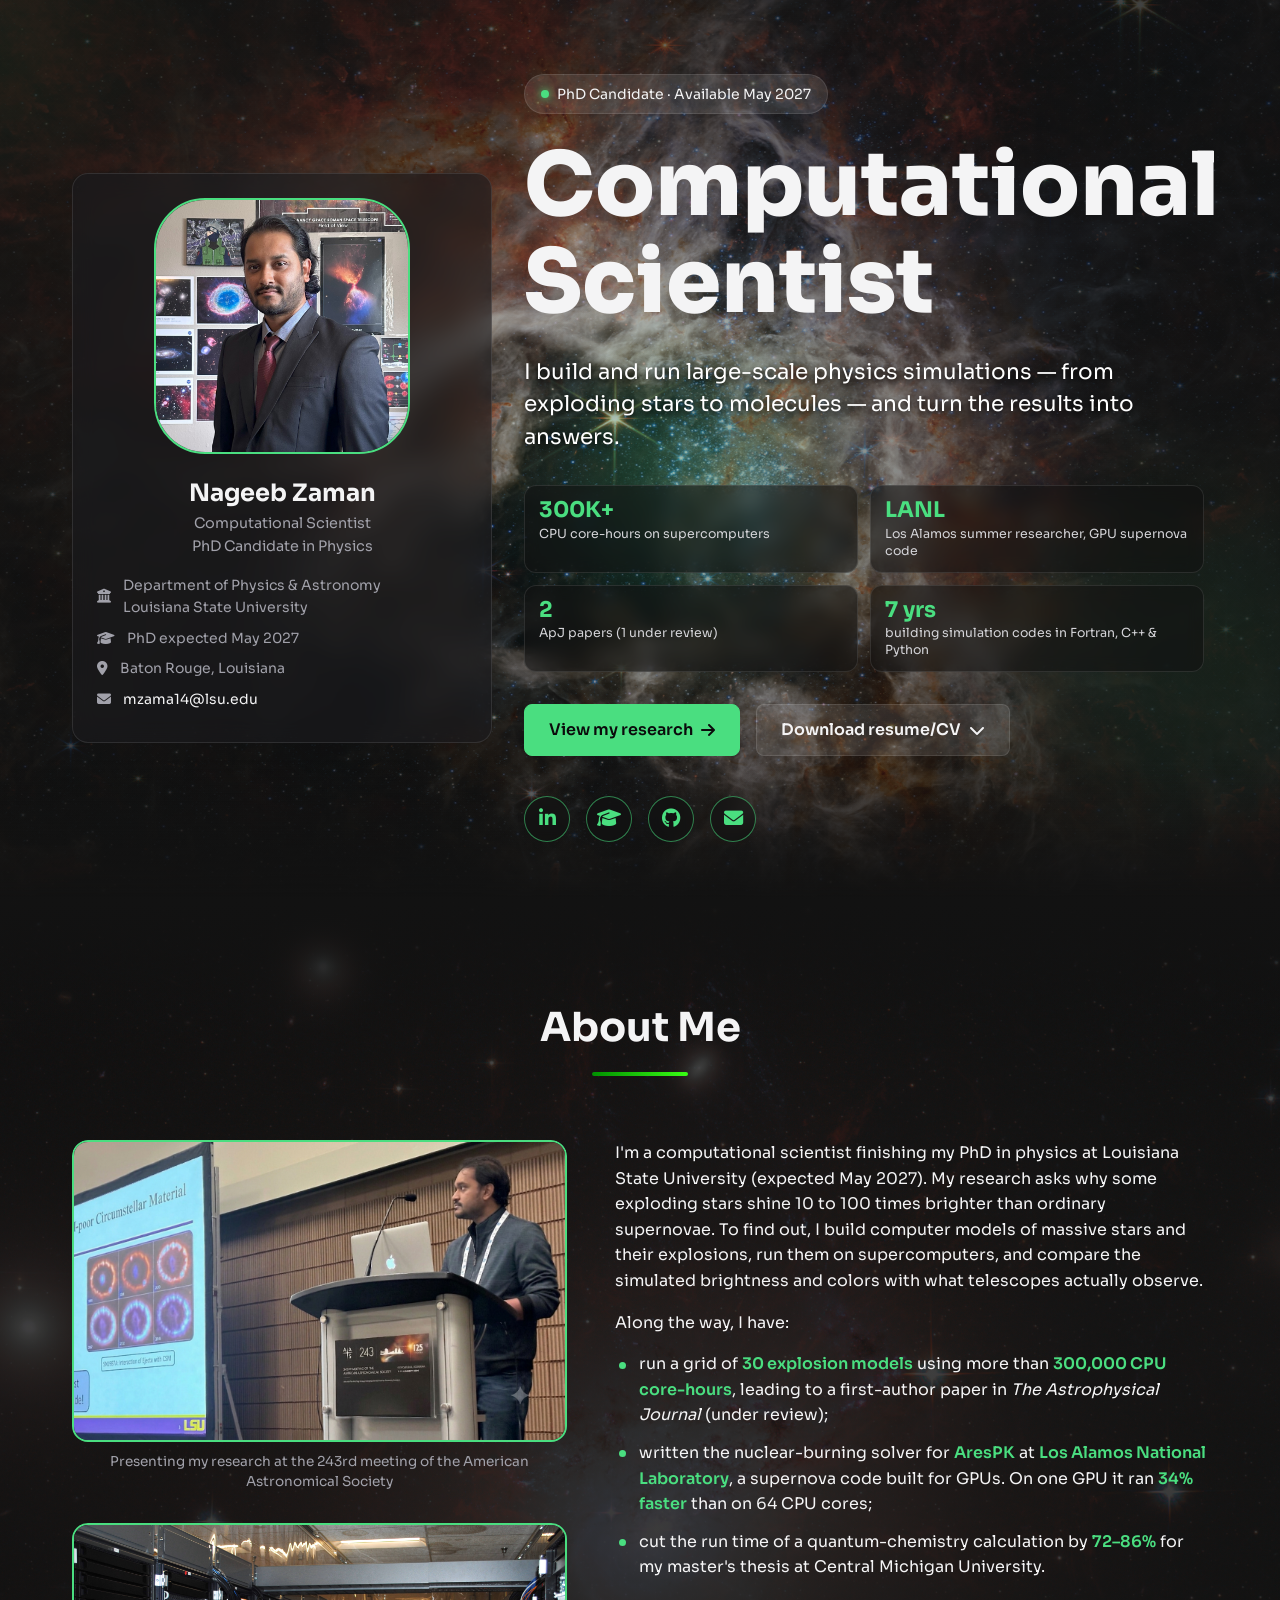
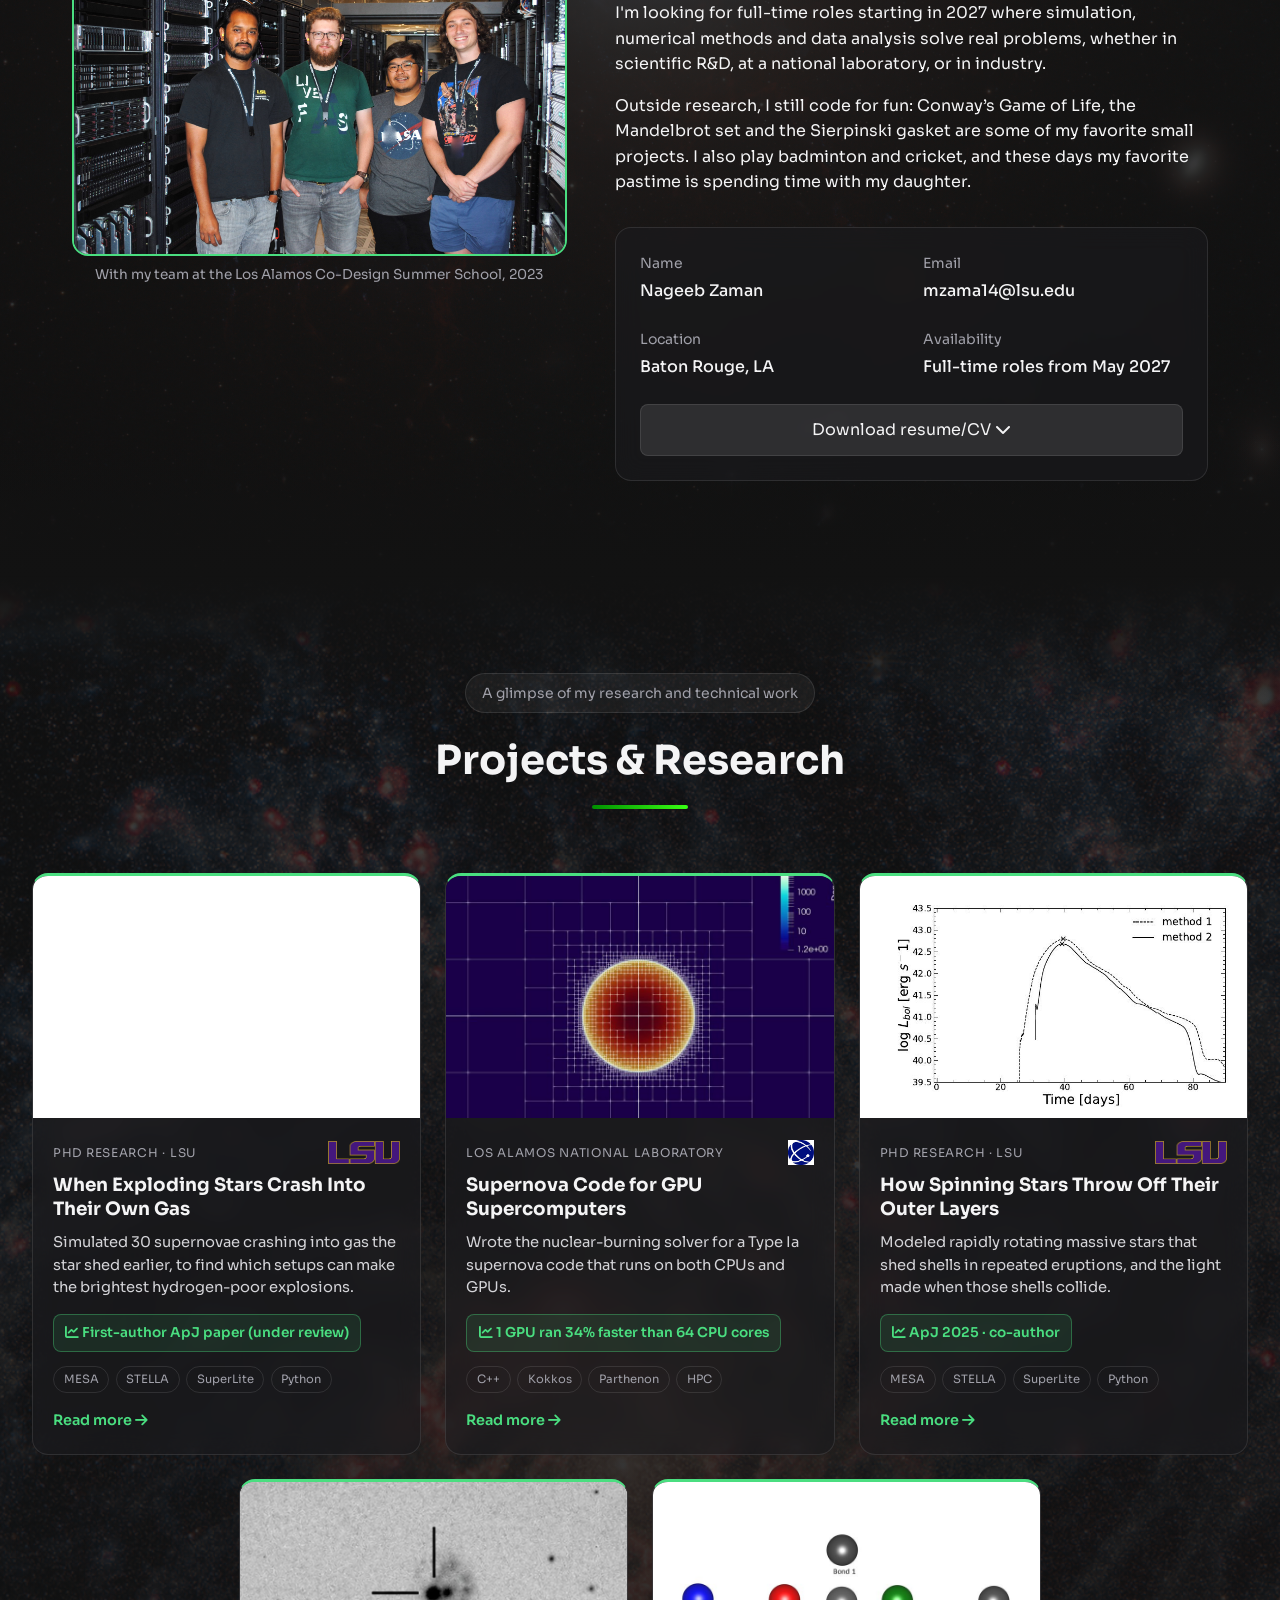
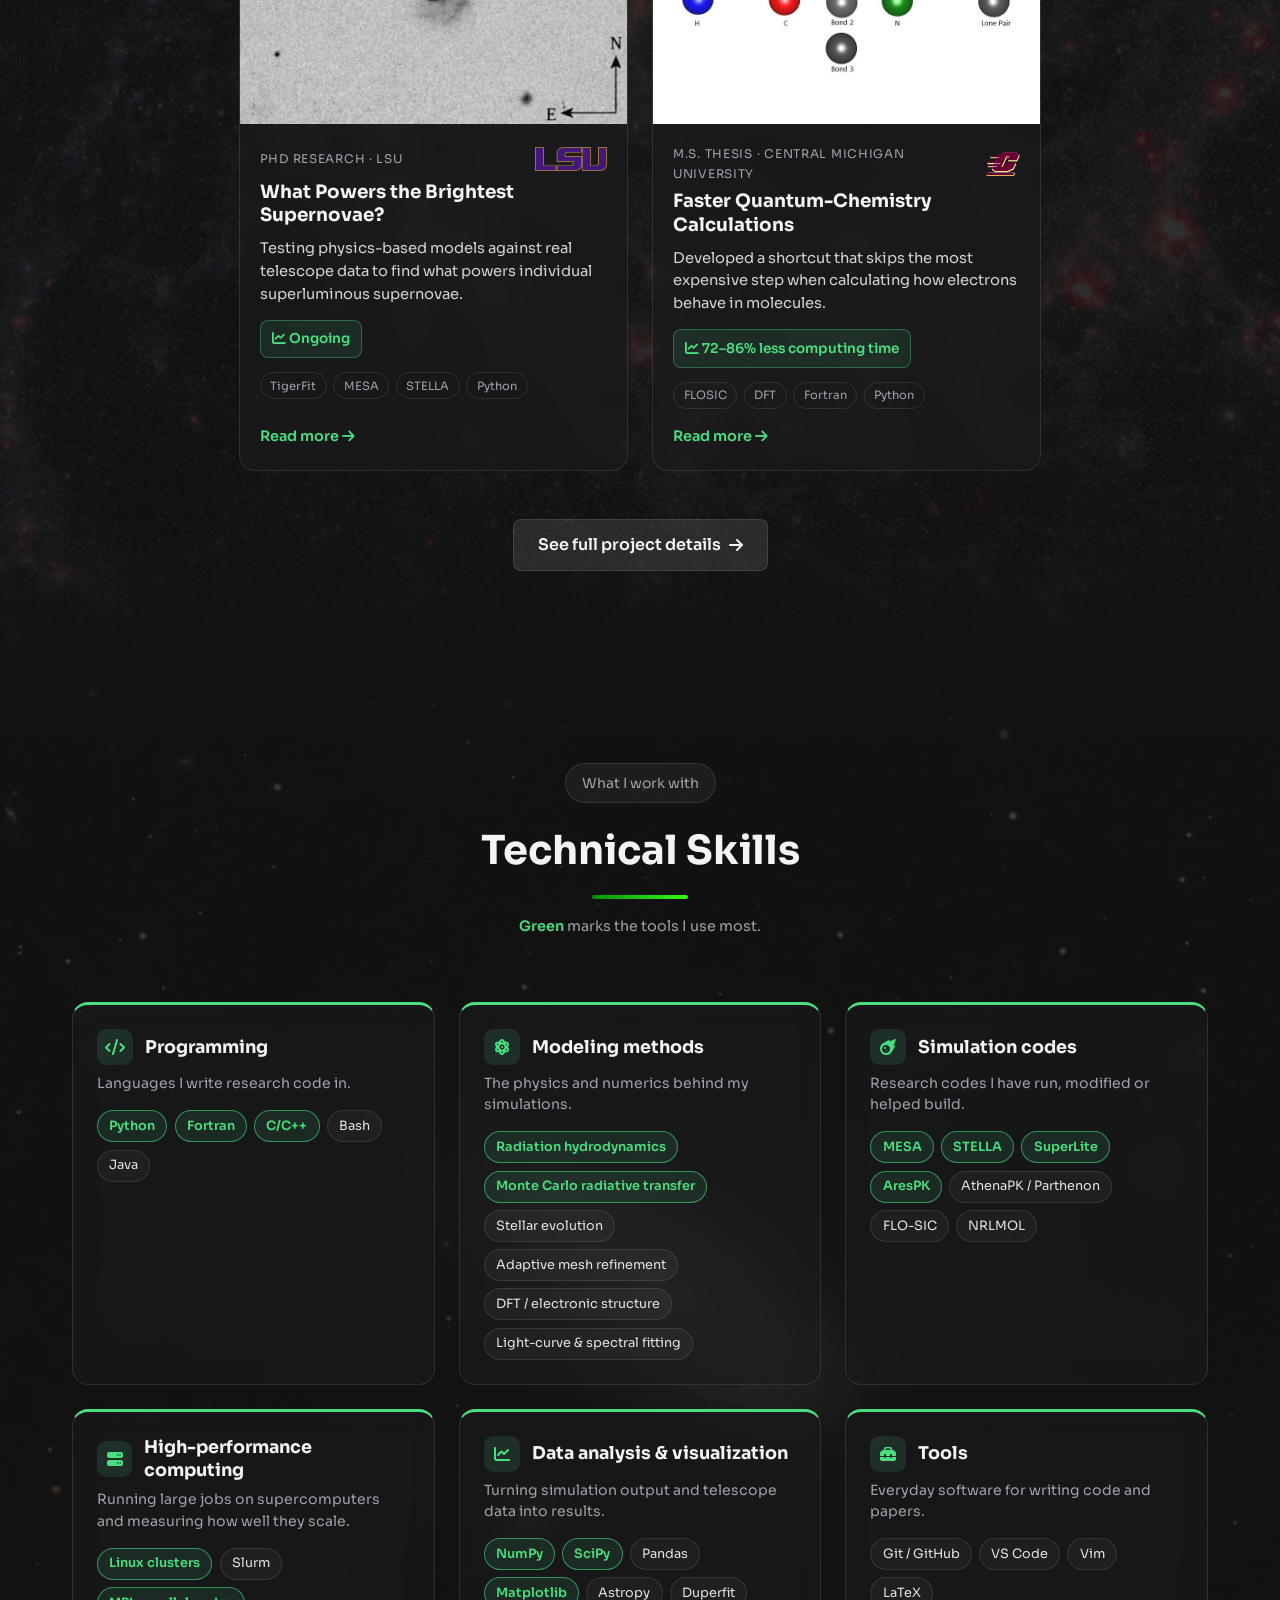
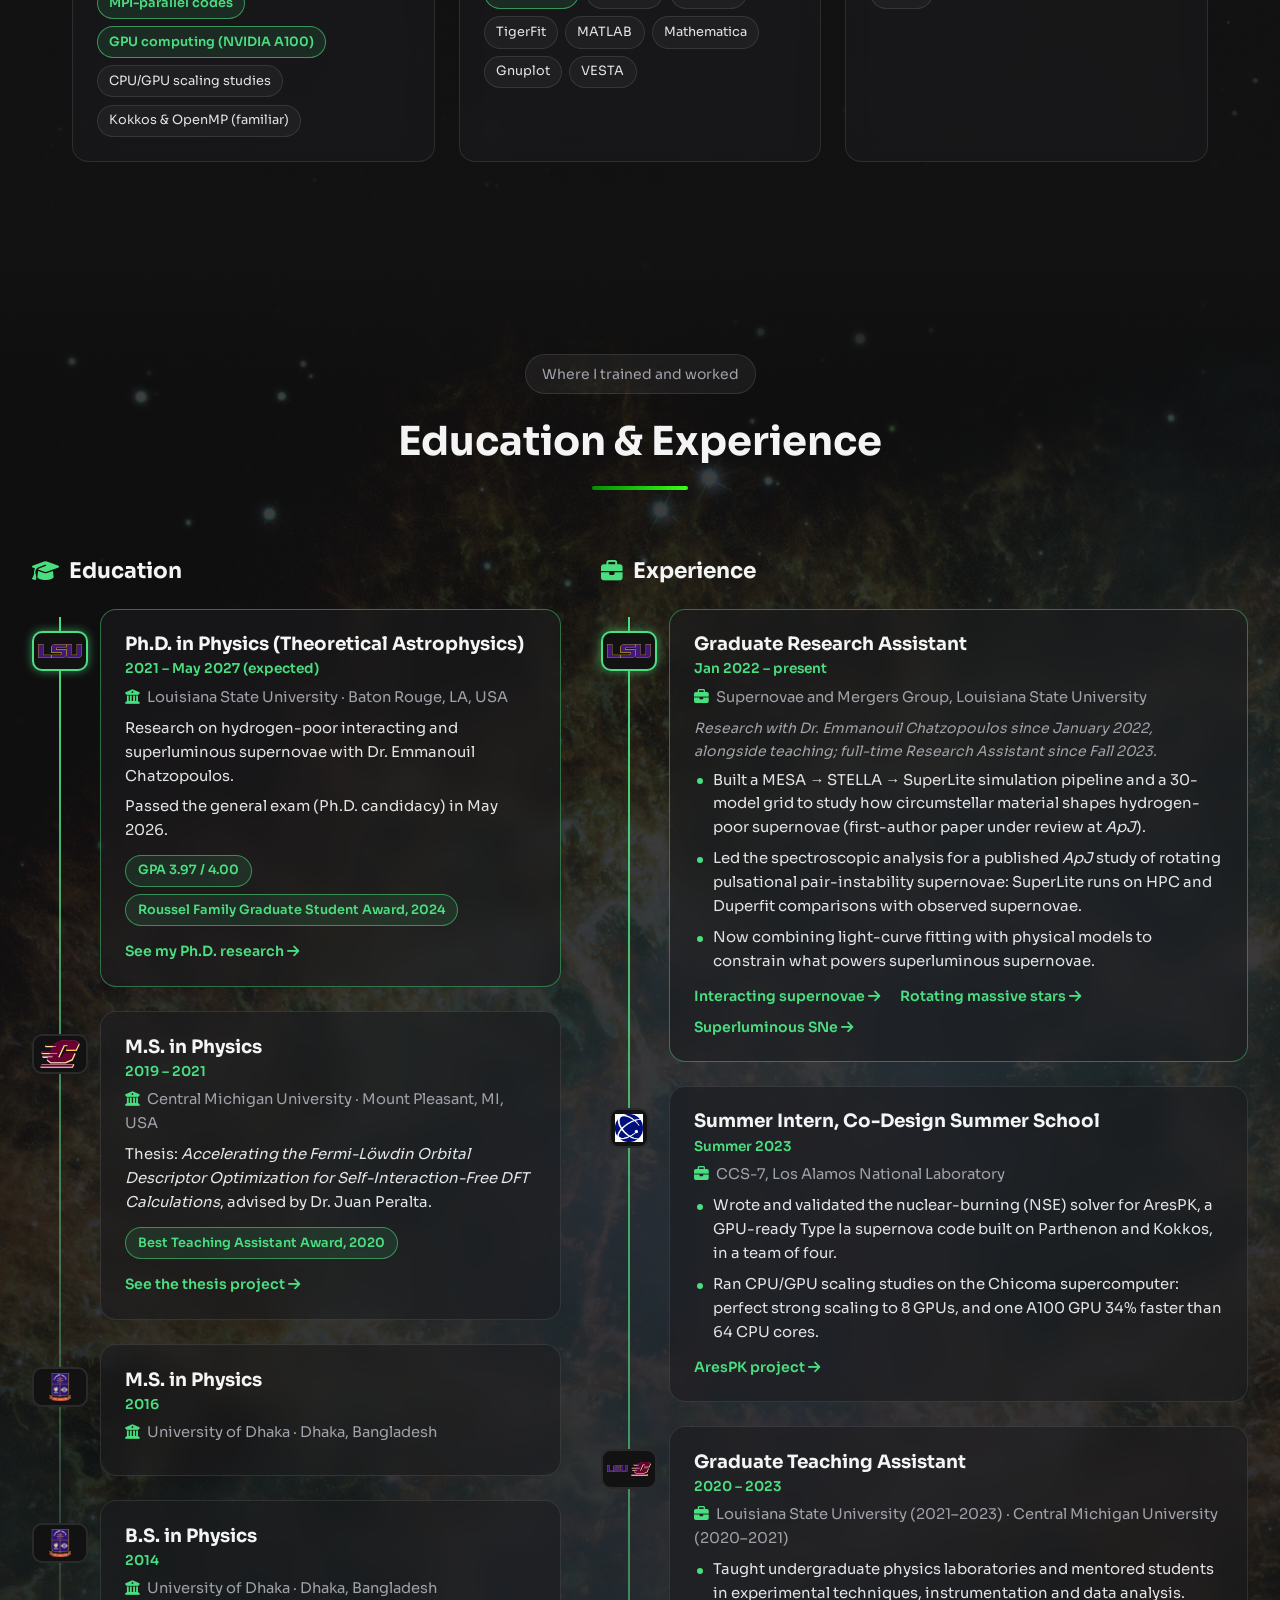
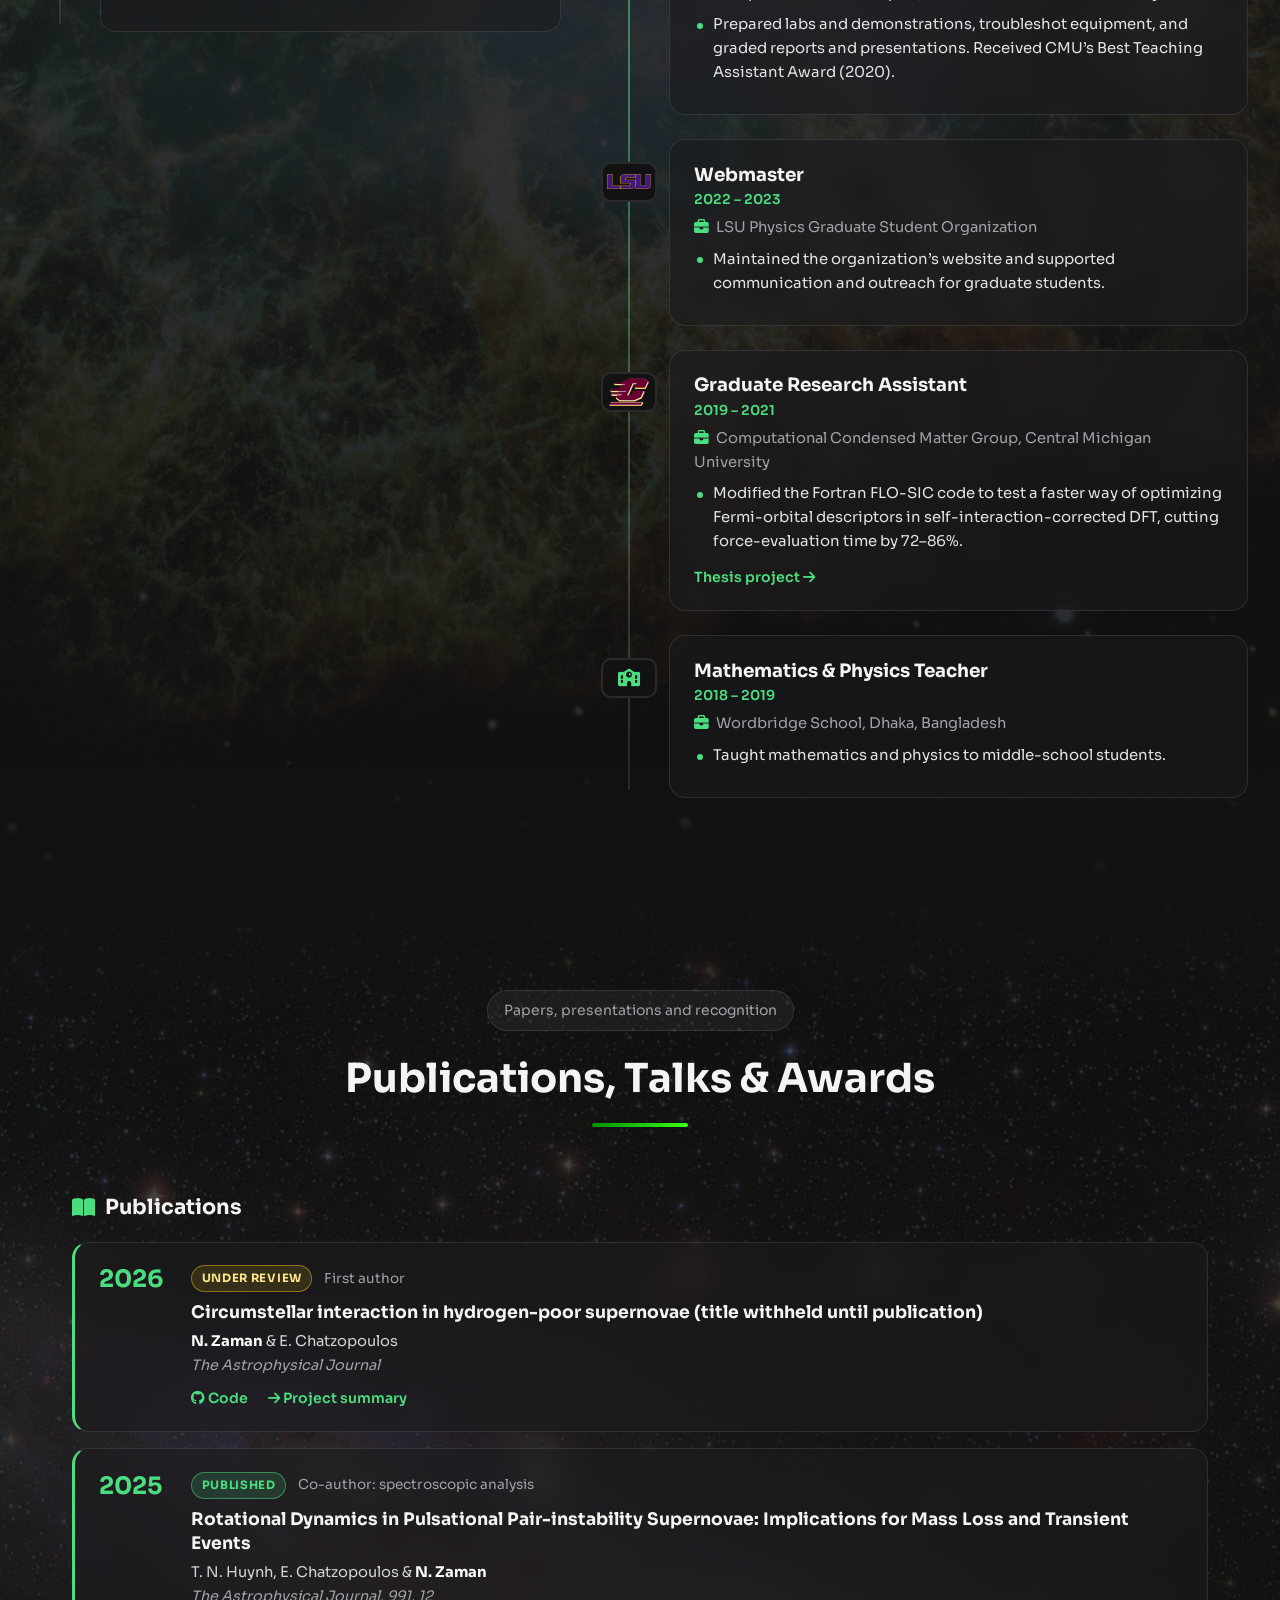
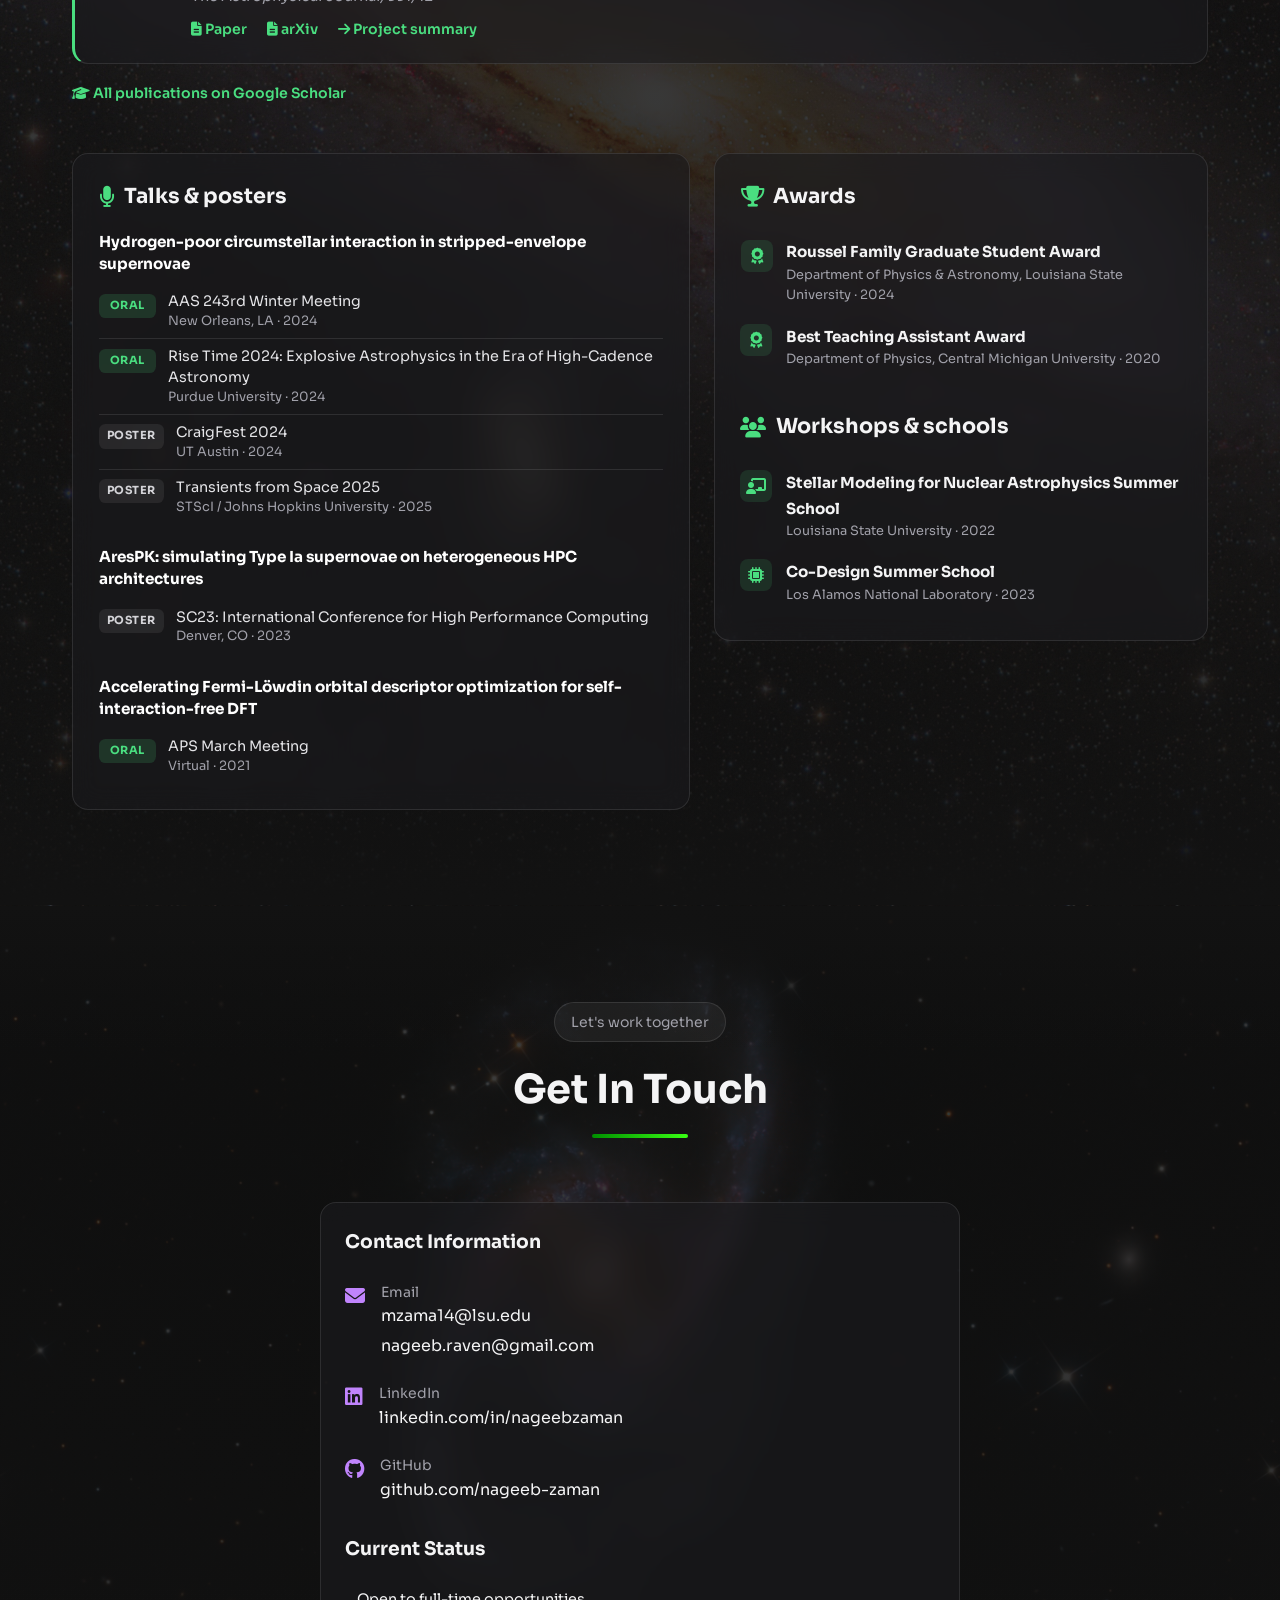
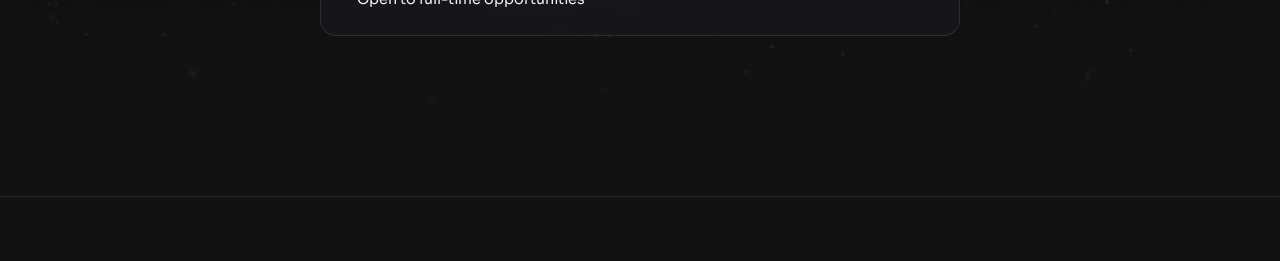
==== commit 9f5a6cff: "Update portfolio visuals and project media" ====
--- a/index.html
+++ b/index.html
@@ -112,7 +112,7 @@
         <!-- ====================================================== -->
         <!-- Section 1: Hero (Big Change) -->
         <!-- ====================================================== -->
-        <section id="hero" class="hero-section">
+        <section id="home_page" class="hero-section">
             <div class="hero-background">
                 <div class="shape shape-1"></div>
                 <div class="shape shape-2"></div>
@@ -145,7 +145,7 @@
                     <div class="welcome-badge animate-on-scroll"><span class="badge-dot"></span> PhD Candidate &middot; Available May 2027</div>
                     <h1 class="animate-on-scroll">
                         Computational<br>
-                        <span class="gradient-text">Scientist</span>
+                        <span>Scientist</span>
                     </h1>
                     <p class="hero-tagline animate-on-scroll">I build and run large-scale physics simulations &mdash; from exploding
                         stars to molecules &mdash; and turn the results into answers.</p>
@@ -160,7 +160,13 @@
 
                     <div class="hero-buttons animate-on-scroll">
                         <a href="#projects" class="btn btn-primary">View my research <i class="fas fa-arrow-right"></i></a>
-                        <a href="assets/resume/Nageeb_Zaman_Resume.pdf" target="_blank" rel="noopener" class="btn btn-secondary">Download resume <i class="fas fa-download"></i></a>
+                        <details class="document-dropdown">
+                            <summary class="btn btn-secondary">Download resume/CV <i class="fas fa-chevron-down" aria-hidden="true"></i></summary>
+                            <div class="document-dropdown-menu">
+                                <a href="assets/resume/Nageeb_Zaman_Resume.pdf" target="_blank" rel="noopener">Resume</a>
+                                <a href="assets/resume/Nageeb_Zaman_CV.pdf" target="_blank" rel="noopener">CV</a>
+                            </div>
+                        </details>
                     </div>
                     <div class="social-links animate-on-scroll">
                         <a href="https://www.linkedin.com/in/nageebzaman/" target="_blank" rel="noopener" aria-label="LinkedIn" title="LinkedIn"><i class="fab fa-linkedin-in"></i></a>
@@ -235,8 +241,13 @@
                                     <p class="available-status">Full-time roles from May 2027</p>
                                 </div>
                             </div>
-                            <a href="assets/resume/Nageeb_Zaman_Resume.pdf" target="_blank" rel="noopener" class="btn-download-resume">Download Resume <i
-                                    class="fas fa-download"></i></a>
+                            <details class="document-dropdown about-document-dropdown">
+                                <summary class="btn-download-resume">Download resume/CV <i class="fas fa-chevron-down" aria-hidden="true"></i></summary>
+                                <div class="document-dropdown-menu">
+                                    <a href="assets/resume/Nageeb_Zaman_Resume.pdf" target="_blank" rel="noopener">Resume</a>
+                                    <a href="assets/resume/Nageeb_Zaman_CV.pdf" target="_blank" rel="noopener">CV</a>
+                                </div>
+                            </details>
                         </div>
                     </div>
                 </div>
@@ -256,11 +267,13 @@
                 </div>
                 <div class="research-grid">
                     <a href="project.html#csm-supernovae" class="research-card glass-card animate-on-scroll">
-                        <div class="research-card-media fit-contain">
-                            <img src="assets/cards/p1_csm_structures.jpg" alt="Schematic of the gas around a star before it explodes: a steady wind, a shell next to the star, or a detached shell far out" loading="lazy">
+                        <div class="research-card-media fit-cover">
+                            <video class="research-card-preview" muted loop playsinline preload="metadata" aria-hidden="true">
+                                <source src="assets/project_1/project_1.mp4" type="video/mp4">
+                            </video>
                         </div>
                         <div class="research-card-body">
-                            <p class="research-card-category">PhD Research &middot; LSU</p>
+                            <p class="research-card-category"><span>PhD Research &middot; LSU</span><img class="research-card-institution-logo" src="assets/icons/LSU_logo.png" alt="" aria-hidden="true"></p>
                             <h3>When Exploding Stars Crash Into Their Own Gas</h3>
                             <p class="research-card-hook">Simulated 30 supernovae crashing into gas the star shed earlier, to find which setups can make the brightest hydrogen-poor explosions.</p>
                             <p class="research-card-result"><i class="fas fa-chart-line"></i> First-author ApJ paper (under review)</p>
@@ -273,7 +286,7 @@
                             <img src="assets/cards/p4_ares_snapshot.jpg" alt="Simulation snapshot of a white dwarf on an adaptive mesh" loading="lazy">
                         </div>
                         <div class="research-card-body">
-                            <p class="research-card-category">Los Alamos National Laboratory</p>
+                            <p class="research-card-category"><span>Los Alamos National Laboratory</span><img class="research-card-institution-logo research-card-institution-logo--square" src="assets/icons/LANL_Logo.jpg" alt="" aria-hidden="true"></p>
                             <h3>Supernova Code for GPU Supercomputers</h3>
                             <p class="research-card-hook">Wrote the nuclear-burning solver for a Type Ia supernova code that runs on both CPUs and GPUs.</p>
                             <p class="research-card-result"><i class="fas fa-chart-line"></i> 1 GPU ran 34% faster than 64 CPU cores</p>
@@ -286,7 +299,7 @@
                             <img src="assets/cards/p2_shell_collision.jpg" alt="Bolometric light curve of the collision between two ejected shells" loading="lazy">
                         </div>
                         <div class="research-card-body">
-                            <p class="research-card-category">PhD Research &middot; LSU</p>
+                            <p class="research-card-category"><span>PhD Research &middot; LSU</span><img class="research-card-institution-logo" src="assets/icons/LSU_logo.png" alt="" aria-hidden="true"></p>
                             <h3>How Spinning Stars Throw Off Their Outer Layers</h3>
                             <p class="research-card-hook">Modeled rapidly rotating massive stars that shed shells in repeated eruptions, and the light made when those shells collide.</p>
                             <p class="research-card-result"><i class="fas fa-chart-line"></i> ApJ 2025 &middot; co-author</p>
@@ -299,7 +312,7 @@
                             <img src="assets/cards/p3_sn2018bsz.jpg" alt="Telescope discovery image of supernova SN2018bsz in its host galaxy" loading="lazy">
                         </div>
                         <div class="research-card-body">
-                            <p class="research-card-category">PhD Research &middot; LSU</p>
+                            <p class="research-card-category"><span>PhD Research &middot; LSU</span><img class="research-card-institution-logo" src="assets/icons/LSU_logo.png" alt="" aria-hidden="true"></p>
                             <h3>What Powers the Brightest Supernovae?</h3>
                             <p class="research-card-hook">Testing physics-based models against real telescope data to find what powers individual superluminous supernovae.</p>
                             <p class="research-card-result"><i class="fas fa-chart-line"></i> Ongoing</p>
@@ -312,7 +325,7 @@
                             <img src="assets/cards/p5_hcn_molecule.jpg" alt="Diagram of an HCN molecule with electron positions" loading="lazy">
                         </div>
                         <div class="research-card-body">
-                            <p class="research-card-category">M.S. Thesis &middot; Central Michigan University</p>
+                            <p class="research-card-category"><span>M.S. Thesis &middot; Central Michigan University</span><img class="research-card-institution-logo" src="assets/icons/Central_Michigan_logo.svg" alt="" aria-hidden="true"></p>
                             <h3>Faster Quantum-Chemistry Calculations</h3>
                             <p class="research-card-hook">Developed a shortcut that skips the most expensive step when calculating how electrons behave in molecules.</p>
                             <p class="research-card-result"><i class="fas fa-chart-line"></i> 72&ndash;86% less computing time</p>
@@ -413,7 +426,7 @@
                         <h3 class="bg-col-title"><i class="fas fa-graduation-cap"></i> Education</h3>
                 <div class="edu-timeline">
                     <div class="edu-item edu-item--current animate-on-scroll">
-                        <div class="edu-dot"></div>
+                        <div class="edu-dot"><img src="assets/icons/LSU_logo.png" alt="" aria-hidden="true"></div>
                         <div class="edu-card glass-card">
                             <div class="edu-top">
                                 <h3>Ph.D. in Physics (Theoretical Astrophysics)</h3>
@@ -427,7 +440,7 @@
                         </div>
                     </div>
                     <div class="edu-item animate-on-scroll">
-                        <div class="edu-dot"></div>
+                        <div class="edu-dot"><img src="assets/icons/Central_Michigan_logo.svg" alt="" aria-hidden="true"></div>
                         <div class="edu-card glass-card">
                             <div class="edu-top">
                                 <h3>M.S. in Physics</h3>
@@ -440,7 +453,7 @@
                         </div>
                     </div>
                     <div class="edu-item animate-on-scroll">
-                        <div class="edu-dot"></div>
+                        <div class="edu-dot"><img src="assets/icons/Dhaka_university_Logo.png" alt="" aria-hidden="true"></div>
                         <div class="edu-card glass-card">
                             <div class="edu-top">
                                 <h3>M.S. in Physics</h3>
@@ -450,7 +463,7 @@
                         </div>
                     </div>
                     <div class="edu-item animate-on-scroll">
-                        <div class="edu-dot"></div>
+                        <div class="edu-dot"><img src="assets/icons/Dhaka_university_Logo.png" alt="" aria-hidden="true"></div>
                         <div class="edu-card glass-card">
                             <div class="edu-top">
                                 <h3>B.S. in Physics</h3>
@@ -465,7 +478,7 @@
                         <h3 class="bg-col-title"><i class="fas fa-briefcase"></i> Experience</h3>
                 <div class="edu-timeline">
                     <div class="edu-item edu-item--current animate-on-scroll">
-                        <div class="edu-dot"></div>
+                        <div class="edu-dot"><img src="assets/icons/LSU_logo.png" alt="" aria-hidden="true"></div>
                         <div class="edu-card glass-card">
                             <div class="edu-top">
                                 <h3>Graduate Research Assistant</h3>
@@ -478,7 +491,7 @@
                         </div>
                     </div>
                     <div class="edu-item animate-on-scroll">
-                        <div class="edu-dot"></div>
+                        <div class="edu-dot edu-dot--square"><img src="assets/icons/LANL_Logo.jpg" alt="" aria-hidden="true"></div>
                         <div class="edu-card glass-card">
                             <div class="edu-top">
                                 <h3>Summer Intern, Co-Design Summer School</h3>
@@ -490,7 +503,7 @@
                         </div>
                     </div>
                     <div class="edu-item animate-on-scroll">
-                        <div class="edu-dot"></div>
+                        <div class="edu-dot edu-dot--pair"><img src="assets/icons/LSU_logo.png" alt="" aria-hidden="true"><img src="assets/icons/Central_Michigan_logo.svg" alt="" aria-hidden="true"></div>
                         <div class="edu-card glass-card">
                             <div class="edu-top">
                                 <h3>Graduate Teaching Assistant</h3>
@@ -501,7 +514,7 @@
                         </div>
                     </div>
                     <div class="edu-item animate-on-scroll">
-                        <div class="edu-dot"></div>
+                        <div class="edu-dot"><img src="assets/icons/LSU_logo.png" alt="" aria-hidden="true"></div>
                         <div class="edu-card glass-card">
                             <div class="edu-top">
                                 <h3>Webmaster</h3>
@@ -512,7 +525,7 @@
                         </div>
                     </div>
                     <div class="edu-item animate-on-scroll">
-                        <div class="edu-dot"></div>
+                        <div class="edu-dot"><img src="assets/icons/Central_Michigan_logo.svg" alt="" aria-hidden="true"></div>
                         <div class="edu-card glass-card">
                             <div class="edu-top">
                                 <h3>Graduate Research Assistant</h3>
@@ -524,7 +537,7 @@
                         </div>
                     </div>
                     <div class="edu-item animate-on-scroll">
-                        <div class="edu-dot"></div>
+                        <div class="edu-dot"><i class="fas fa-school" aria-hidden="true"></i></div>
                         <div class="edu-card glass-card">
                             <div class="edu-top">
                                 <h3>Mathematics &amp; Physics Teacher</h3>
@@ -619,7 +632,10 @@
                             <i class="fas fa-envelope"></i>
                             <div>
                                 <span>Email</span>
-                                <a href="mailto:mzama14@lsu.edu">mzama14@lsu.edu</a>
+                                <div class="contact-email-list">
+                                    <a href="mailto:mzama14@lsu.edu">mzama14@lsu.edu</a>
+                                    <a href="mailto:nageeb.raven@gmail.com">nageeb.raven@gmail.com</a>
+                                </div>
                             </div>
                         </div>
                         <div class="contact-item">
@@ -676,4 +692,4 @@
     <script src="js/load-components.js"></script>
 </body>
 
-</html>+</html>
--- a/css/components/header.css
+++ b/css/components/header.css
@@ -44,11 +44,7 @@
 .logo {
     font-weight: bold;
     font-size: 1.25rem;
-    color: var(--gradient-green);
-    /* Gradient color transfer to part of the name */
-    background: linear-gradient(to right, #0BDA51, var(--gradient-green));
-    -webkit-background-clip: text;
-    -webkit-text-fill-color: transparent;
+    color: var(--text-primary);
 }
 
 
@@ -88,10 +84,9 @@
 }
 
 .logo span {
-    background: linear-gradient(to right, #009000, #39FF14);
+    color: var(--text-primary);
     padding: 0.5rem 1rem;
-    -webkit-background-clip: text;
-    -webkit-text-fill-color: transparent;
+    -webkit-text-fill-color: var(--text-primary);
 }
 
 .main-nav {
@@ -148,4 +143,58 @@
 .resume-button:hover {
     transform: scale(1.05);
     color: #121212;
-}+}
+
+/* Shared Resume/CV dropdowns */
+.document-dropdown {
+    position: relative;
+    display: inline-block;
+    vertical-align: top;
+}
+
+.document-dropdown > summary {
+    list-style: none;
+    cursor: pointer;
+}
+
+.document-dropdown > summary::-webkit-details-marker {
+    display: none;
+}
+
+.document-dropdown-menu {
+    position: absolute;
+    top: calc(100% + 0.5rem);
+    left: 0;
+    z-index: 1001;
+    min-width: 100%;
+    padding: 0.35rem;
+    background: rgba(24, 24, 27, 0.98);
+    border: 1px solid var(--border-color);
+    border-radius: 0.75rem;
+    box-shadow: 0 8px 24px rgba(0, 0, 0, 0.3);
+}
+
+.header-navigation .document-dropdown-menu {
+    right: 0;
+    left: auto;
+}
+
+.document-dropdown-menu a {
+    display: block;
+    padding: 0.6rem 0.8rem;
+    border-radius: 0.45rem;
+    color: var(--text-primary);
+    text-decoration: none;
+    white-space: nowrap;
+}
+
+.document-dropdown-menu a:hover,
+.document-dropdown-menu a:focus-visible {
+    color: var(--text-primary);
+    background: rgba(255, 255, 255, 0.1);
+}
+
+.about-document-dropdown {
+    display: block;
+    width: 100%;
+}
--- a/css/components/hero.css
+++ b/css/components/hero.css
@@ -82,7 +82,7 @@
 .profile-card-container {
     /* position: absolute; */
     width: 500px;
-    height: 400px;
+    height: auto;
     /* left: -10%; */
     transform: translateX(-80px);
     /* will-change: transform; */
@@ -90,8 +90,10 @@
 
 .profile-card .profile-header {
     display: flex;
-    align-items: center;
-    gap: 1rem;
+    flex-direction: column;
+    align-items: center;
+    gap: 0.75rem;
+    text-align: center;
 }
 
 .avatar-wrapper {
@@ -99,8 +101,8 @@
 }
 
 .avatar {
-    width: 10.5rem;
-    height: 10.5rem;
+    width: 21rem;
+    height: 21rem;
     border-radius: 20%;
     object-fit: cover;
     border: 2px solid var(--gradient-green);
@@ -352,8 +354,8 @@
     }
 
     .hero-section .avatar {
-        width: 8rem;
-        height: 8rem;
+        width: 16rem;
+        height: 16rem;
     }
 }
 
@@ -468,8 +470,8 @@
         transform: none;
     }
     .hero-section .avatar {
-        width: 8rem;
-        height: 8rem;
+        width: 16rem;
+        height: 16rem;
     }
 }
 
--- a/css/components/sections.css
+++ b/css/components/sections.css
@@ -3,6 +3,59 @@
 /* ====================================================== */
 .content-section {
     padding: 6rem 0;
+    --section-edge-fade: linear-gradient(
+        to bottom,
+        var(--bg-dark) 0,
+        rgba(18, 18, 18, 0) 9rem,
+        rgba(18, 18, 18, 0) calc(100% - 9rem),
+        var(--bg-dark) 100%
+    );
+    background-color: var(--bg-dark);
+    background-position: center;
+    background-repeat: no-repeat;
+    background-size: cover;
+}
+
+#about {
+    background-image:
+        var(--section-edge-fade),
+        linear-gradient(180deg, rgba(18, 18, 18, 0.78), rgba(18, 18, 18, 0.88)),
+        url('../../assets/about_me_background.jpg');
+}
+
+#projects {
+    background-image:
+        var(--section-edge-fade),
+        linear-gradient(180deg, rgba(18, 18, 18, 0.8), rgba(18, 18, 18, 0.9)),
+        url('../../assets/Projects_Research_background.jpg');
+}
+
+#background {
+    background-image:
+        var(--section-edge-fade),
+        linear-gradient(180deg, rgba(18, 18, 18, 0.8), rgba(18, 18, 18, 0.9)),
+        url('../../assets/Education_Experience_background.jpg');
+}
+
+#skills {
+    background-image:
+        var(--section-edge-fade),
+        linear-gradient(180deg, rgba(18, 18, 18, 0.8), rgba(18, 18, 18, 0.9)),
+        url('../../assets/Technial_skills_background.jpg');
+}
+
+#publications {
+    background-image:
+        var(--section-edge-fade),
+        linear-gradient(180deg, rgba(18, 18, 18, 0.78), rgba(18, 18, 18, 0.9)),
+        url('../../assets/Publicatons_Awards_background.jpg');
+}
+
+#contact {
+    background-image:
+        var(--section-edge-fade),
+        linear-gradient(180deg, rgba(18, 18, 18, 0.8), rgba(18, 18, 18, 0.9)),
+        url('../../assets/contact_background.jpg');
 }
 
 .section-header {
@@ -32,4 +85,4 @@
     background: linear-gradient(to right, #009000, #39FF14);
     border-radius: 9999px;
     margin: 0.75rem auto 0 auto;
-}+}
--- a/css/components/projects.css
+++ b/css/components/projects.css
@@ -153,6 +153,13 @@
     transition: transform 0.4s ease;
 }
 
+.research-card-media video {
+    width: 100%;
+    height: 100%;
+    display: block;
+    object-fit: cover;
+}
+
 .research-card-media.fit-cover img {
     object-fit: cover;
 }
@@ -166,6 +173,10 @@
     transform: scale(1.04);
 }
 
+.research-card:hover .research-card-media video {
+    transform: scale(1.04);
+}
+
 .research-card-body {
     display: flex;
     flex-direction: column;
@@ -174,11 +185,30 @@
 }
 
 .research-card-category {
+    display: flex;
+    align-items: center;
+    justify-content: space-between;
+    gap: 0.75rem;
+    min-height: 1.8rem;
     font-size: 0.75rem;
     text-transform: uppercase;
     letter-spacing: 0.06em;
     color: var(--text-secondary);
     margin-bottom: 0.4rem;
+}
+
+.research-card-institution-logo {
+    display: block;
+    flex: none;
+    width: auto;
+    height: 1.5rem;
+    max-width: 4.5rem;
+    object-fit: contain;
+}
+
+.research-card-institution-logo--square {
+    width: 1.6rem;
+    height: 1.6rem;
 }
 
 .research-card h3 {
--- a/css/components/contact.css
+++ b/css/components/contact.css
@@ -0,0 +1,91 @@
+/* ====================================================== */
+/* --- CONTACT SECTION --- */
+/* ====================================================== */
+.contact-grid {
+    display: grid;
+    grid-template-columns: minmax(0, 640px);
+    justify-content: center;
+}
+
+.contact-email-list {
+    display: flex;
+    flex-direction: column;
+    gap: 0.25rem;
+}
+
+.contact-info-wrapper h3 {
+    margin-bottom: 1.5rem;
+}
+
+.contact-item {
+    display: flex;
+    align-items: flex-start;
+    gap: 1rem;
+    margin-bottom: 1.5rem;
+}
+
+.contact-item i {
+    font-size: 1.25rem;
+    color: var(--gradient-purple);
+    margin-top: 5px;
+}
+
+.contact-item span {
+    display: block;
+    color: var(--text-secondary);
+    font-size: 0.875rem;
+}
+
+.contact-item a {
+    color: var(--text-primary);
+    text-decoration: none;
+    transition: color 0.2s;
+}
+
+.contact-item a:hover {
+    color: var(--gradient-pink);
+}
+
+.status-title {
+    margin-top: 2rem;
+}
+
+.contact-status {
+    display: flex;
+    align-items: center;
+    gap: 0.75rem;
+    font-size: 0.9rem;
+}
+
+.contact-form h3 {
+    margin-bottom: 1.5rem;
+}
+
+.form-group {
+    margin-bottom: 1rem;
+}
+
+.contact-form input,
+.contact-form textarea {
+    width: 100%;
+    padding: 0.75rem 1rem;
+    background-color: rgba(255, 255, 255, 0.05);
+    border: 1px solid var(--border-color);
+    border-radius: 0.5rem;
+    color: var(--text-primary);
+    font-family: 'Sora', sans-serif;
+    font-size: 0.9rem;
+    transition: border-color 0.3s, box-shadow 0.3s;
+}
+
+.contact-form input:focus,
+.contact-form textarea:focus {
+    outline: none;
+    border-color: var(--gradient-purple);
+    box-shadow: 0 0 0 3px rgba(192, 132, 252, 0.2);
+}
+
+.contact-form button {
+    width: 100%;
+    justify-content: center;
+}
--- a/css/components/footer.css
+++ b/css/components/footer.css
@@ -0,0 +1,125 @@
+/* ====================================================== */
+/* --- FOOTER (THAY THẾ TOÀN BỘ CSS FOOTER CŨ) --- */
+/* ====================================================== */
+.main-footer {
+    background-color: var(--color-surface); /* << SỬA Ở ĐÂY */
+    color: var(--text-secondary);
+    padding-top: 4rem;
+    border-top: 1px solid var(--border-color);
+    margin-top: 4rem;
+    transition: background-color 0.3s, border-color 0.3s; /* Thêm transition cho mượt */
+}
+
+.footer-container {
+    display: grid;
+    grid-template-columns: minmax(0, 1fr) auto auto;
+    gap: 2rem;
+    padding-bottom: 3rem;
+}
+
+.footer-column h4.footer-title {
+    color: var(--text-primary);
+    font-size: 1.1rem;
+    font-weight: 600;
+    margin-bottom: 1.5rem;
+}
+
+/* Literary quote in the footer */
+.footer-quote {
+    position: relative;
+    max-width: 760px;
+    margin: 0;
+    padding: 0.25rem 0 0.25rem 1.5rem;
+    border-left: 2px solid var(--gradient-green);
+}
+
+.footer-quote blockquote p {
+    margin: 0;
+    color: var(--text-primary);
+    font-family: Georgia, 'Times New Roman', serif;
+    font-size: clamp(1rem, 1.2vw, 1.1rem);
+    font-style: italic;
+    line-height: 1.75;
+}
+
+.footer-quote figcaption {
+    margin-top: 1rem;
+    color: var(--gradient-green);
+    font-size: 0.78rem;
+    font-weight: 600;
+    letter-spacing: 0.08em;
+    text-transform: uppercase;
+}
+
+.footer-quote cite {
+    font-style: normal;
+}
+
+/* Cột 2 & 3: Links */
+.footer-column ul {
+    list-style: none;
+    padding: 0;
+    margin: 0;
+}
+
+.footer-column ul li {
+    margin-bottom: 0.75rem;
+}
+
+.footer-column ul a {
+    color: var(--text-secondary);
+    text-decoration: none;
+    transition: color 0.3s, padding-left 0.3s;
+    display: inline-flex;
+    align-items: center;
+    gap: 0.75rem;
+}
+
+.footer-column ul a:hover {
+    color: var(--text-primary);
+    padding-left: 5px;
+    /* Hiệu ứng đẩy sang phải khi hover */
+}
+
+/* Dòng Copyright */
+.footer-copyright {
+    padding: 1.5rem 0;
+    text-align: center;
+    font-size: 0.875rem;
+    border-top: 1px solid var(--border-color);
+}
+
+/* --- Responsive cho Footer --- */
+@media (max-width: 768px) {
+    .footer-container {
+        grid-template-columns: 1fr;
+        /* Chuyển thành 1 cột trên mobile */
+        text-align: center;
+        /* Căn giữa nội dung */
+    }
+
+    .footer-quote {
+        margin: 0 auto;
+        text-align: left;
+    }
+
+    .footer-column ul a {
+        justify-content: center;
+        /* Căn giữa các item link */
+    }
+
+    .skills-wrapper {
+        max-width: 400px;
+        /* Chiều rộng tối đa của lưới kỹ năng */
+        margin: 0 auto;
+        /* Tự động căn giữa, tạo ra khoảng trống hai bên */
+    }
+
+    /* SỬA LẠI KHỐI NÀY */
+    .skills-grid {
+        display: grid;
+        /* Luôn hiển thị 3 cột */
+        grid-template-columns: repeat(2, 1fr);
+        gap: 1.5rem;
+    }
+}
--- a/css/components/education.css
+++ b/css/components/education.css
@@ -5,6 +5,7 @@
     position: relative;
     max-width: 860px;
     margin: 0 auto;
+    --edu-marker-center: 28px;
 }
 
 .edu-timeline::before {
@@ -12,14 +13,14 @@
     position: absolute;
     top: 0.5rem;
     bottom: 0.5rem;
-    left: 11px;
+    left: calc(var(--edu-marker-center) - 1px);
     width: 2px;
     background: linear-gradient(to bottom, var(--gradient-green), var(--border-color));
 }
 
 .edu-item {
     position: relative;
-    padding-left: 44px;
+    padding-left: 68px;
     margin-bottom: 1.5rem;
 }
 
@@ -31,12 +32,44 @@
     position: absolute;
     left: 0;
     top: 1.4rem;
-    width: 24px;
-    height: 24px;
-    border-radius: 50%;
+    width: 56px;
+    height: 40px;
+    border-radius: 10px;
     background: var(--bg-dark);
-    border: 3px solid var(--border-color);
+    border: 2px solid var(--border-color);
     z-index: 1;
+    display: flex;
+    align-items: center;
+    justify-content: center;
+    padding: 0.25rem;
+}
+
+.edu-dot img {
+    display: block;
+    max-width: 100%;
+    max-height: 100%;
+    width: auto;
+    height: auto;
+    object-fit: contain;
+}
+
+.edu-dot--square {
+    left: 8px;
+    width: 40px;
+    height: 40px;
+}
+
+.edu-dot--pair {
+    gap: 0.2rem;
+}
+
+.edu-dot--pair img {
+    width: 46%;
+}
+
+.edu-dot i {
+    color: var(--gradient-green);
+    font-size: 1.1rem;
 }
 
 .edu-item--current .edu-dot {
@@ -117,17 +150,24 @@
 }
 
 @media (max-width: 640px) {
+    .edu-timeline {
+        --edu-marker-center: 24px;
+    }
+
     .edu-item {
-        padding-left: 34px;
-    }
-
-    .edu-timeline::before {
-        left: 9px;
+        padding-left: 60px;
     }
 
     .edu-dot {
-        width: 20px;
-        height: 20px;
+        width: 48px;
+        height: 36px;
+        border-radius: 9px;
+    }
+
+    .edu-dot--square {
+        left: 6px;
+        width: 36px;
+        height: 36px;
     }
 
     .edu-years {
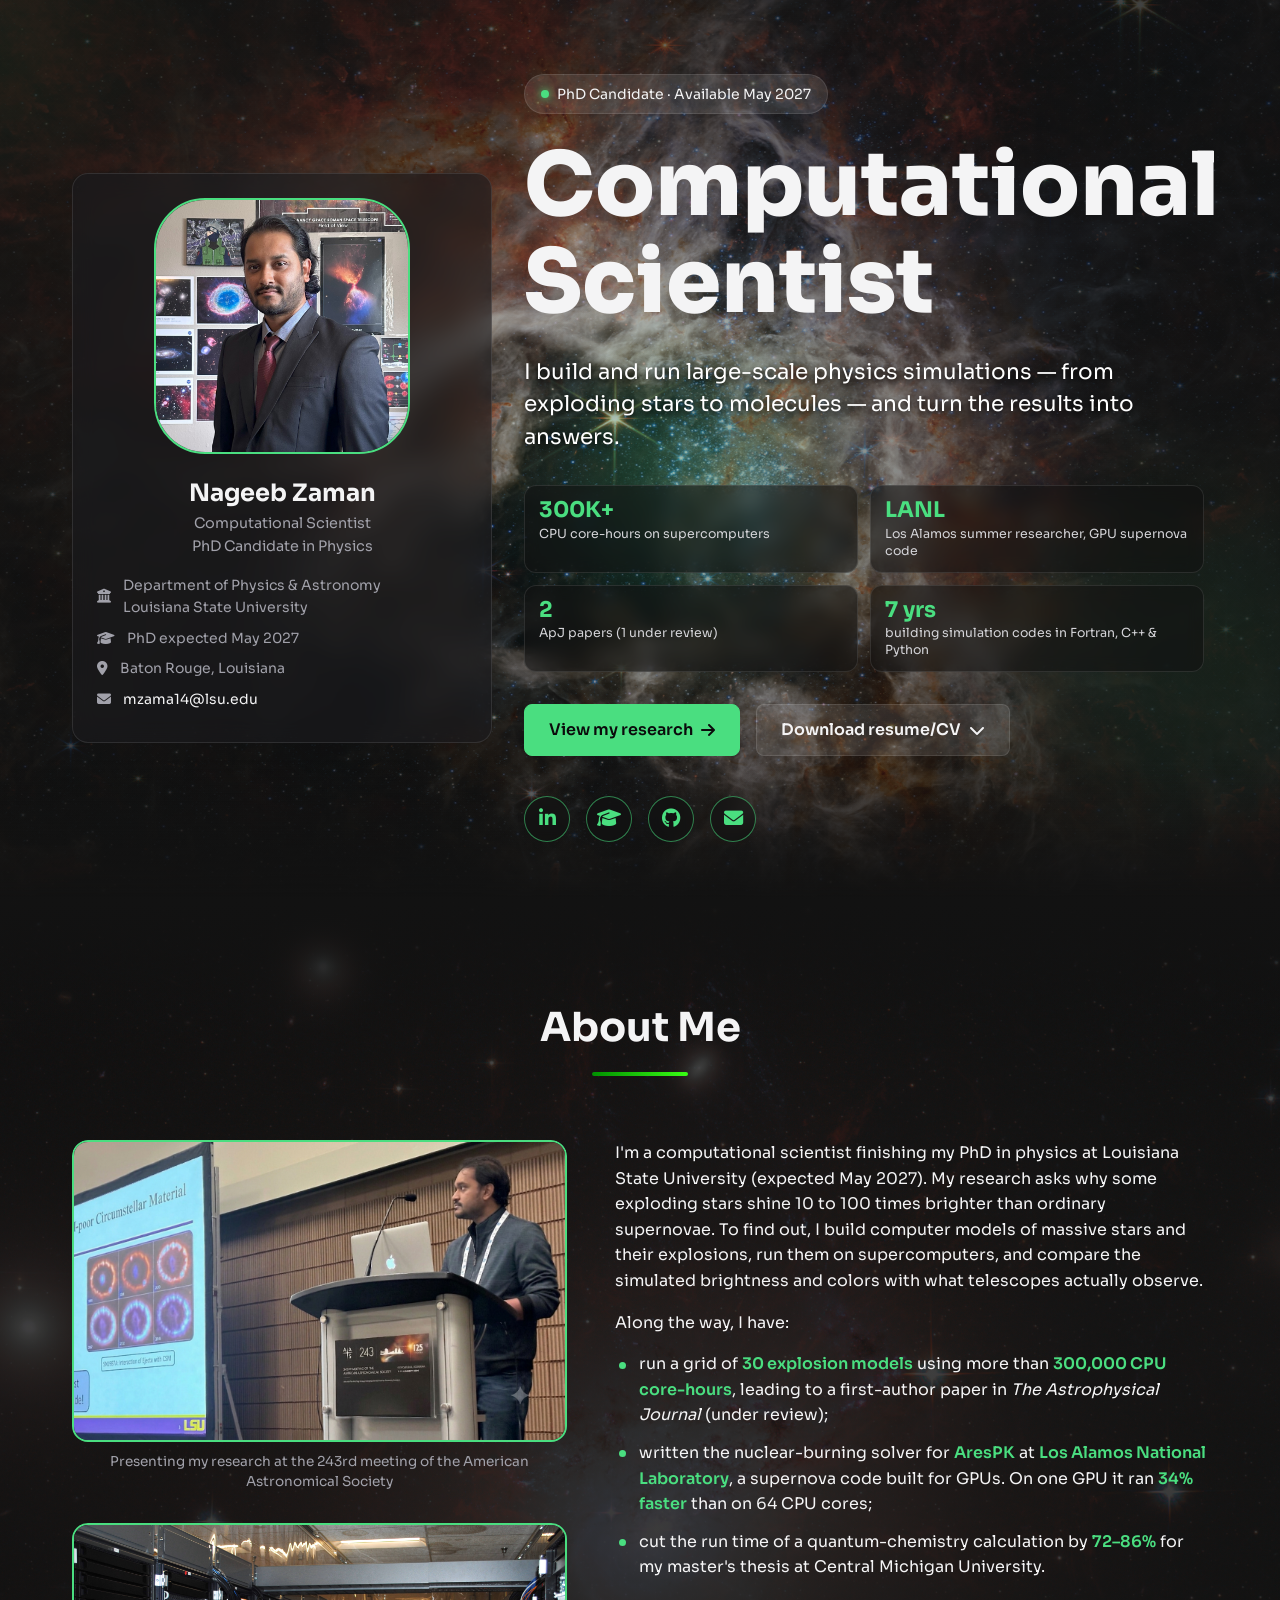
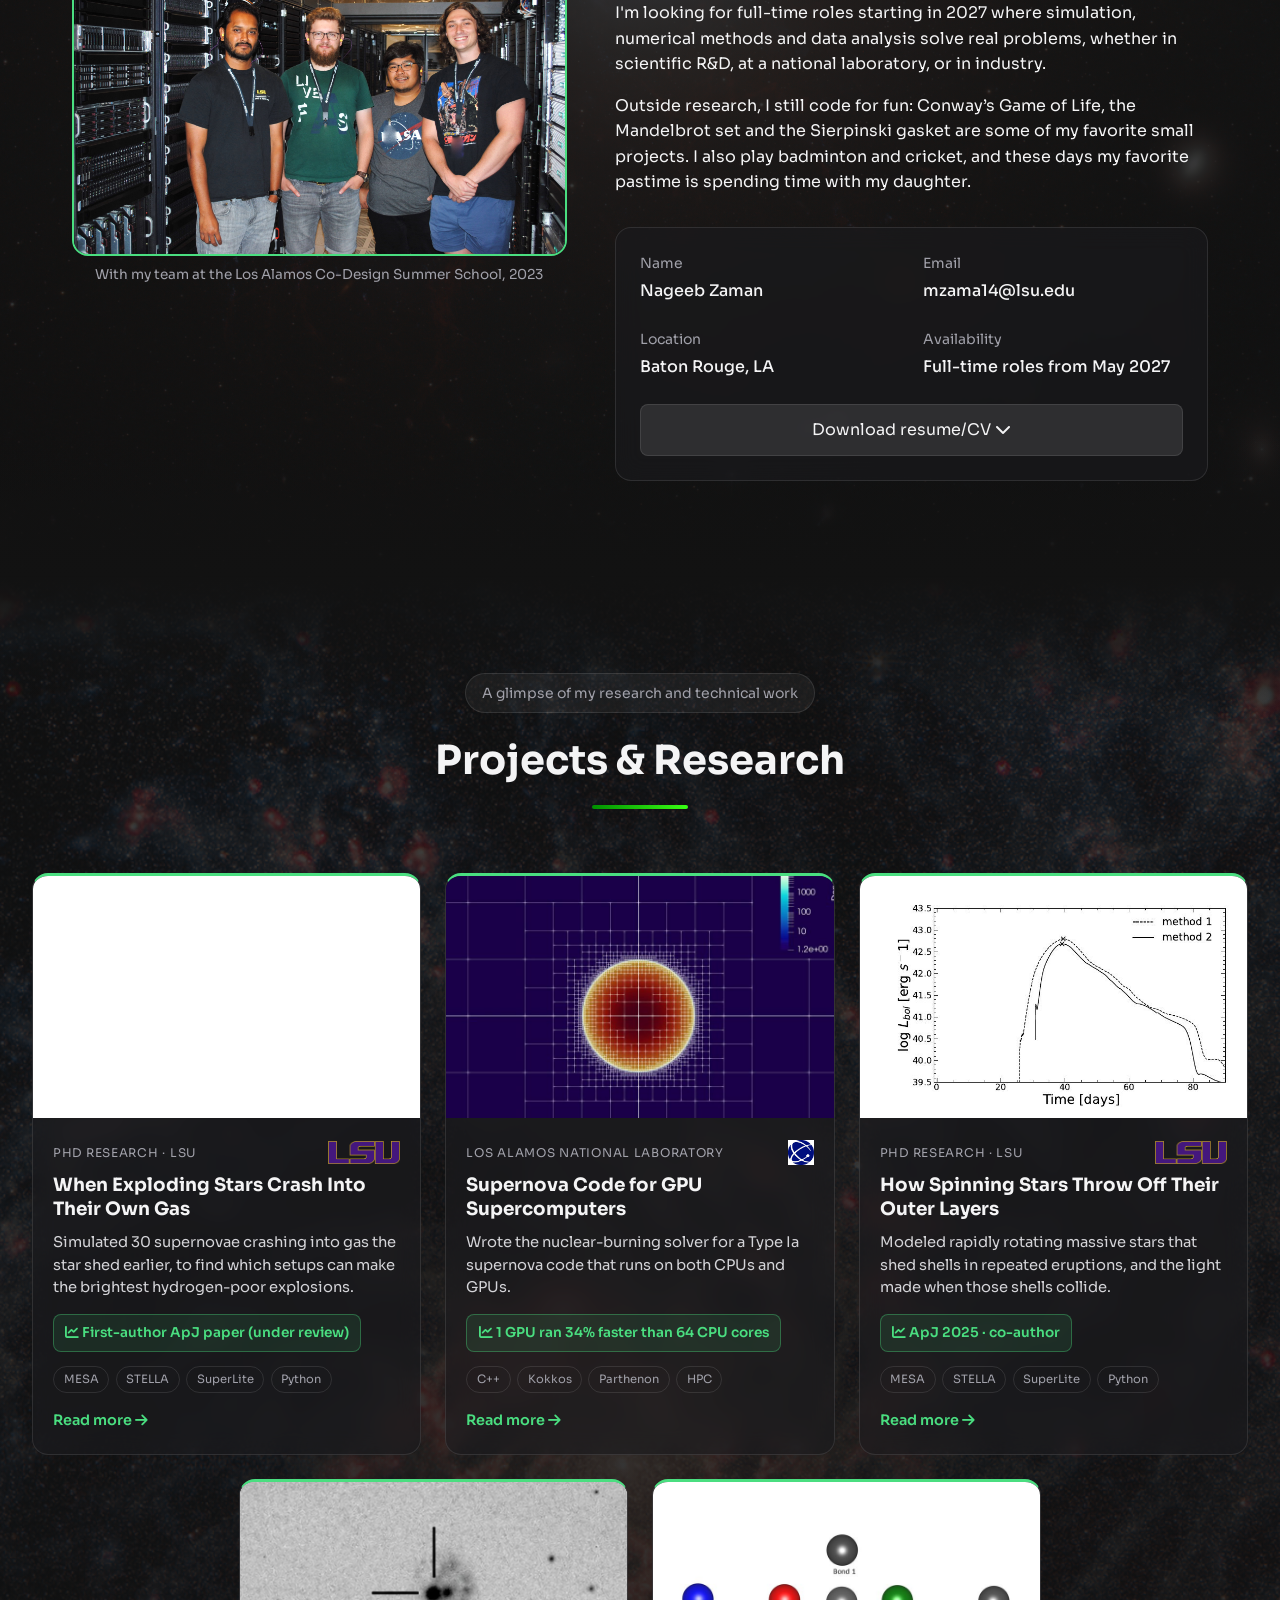
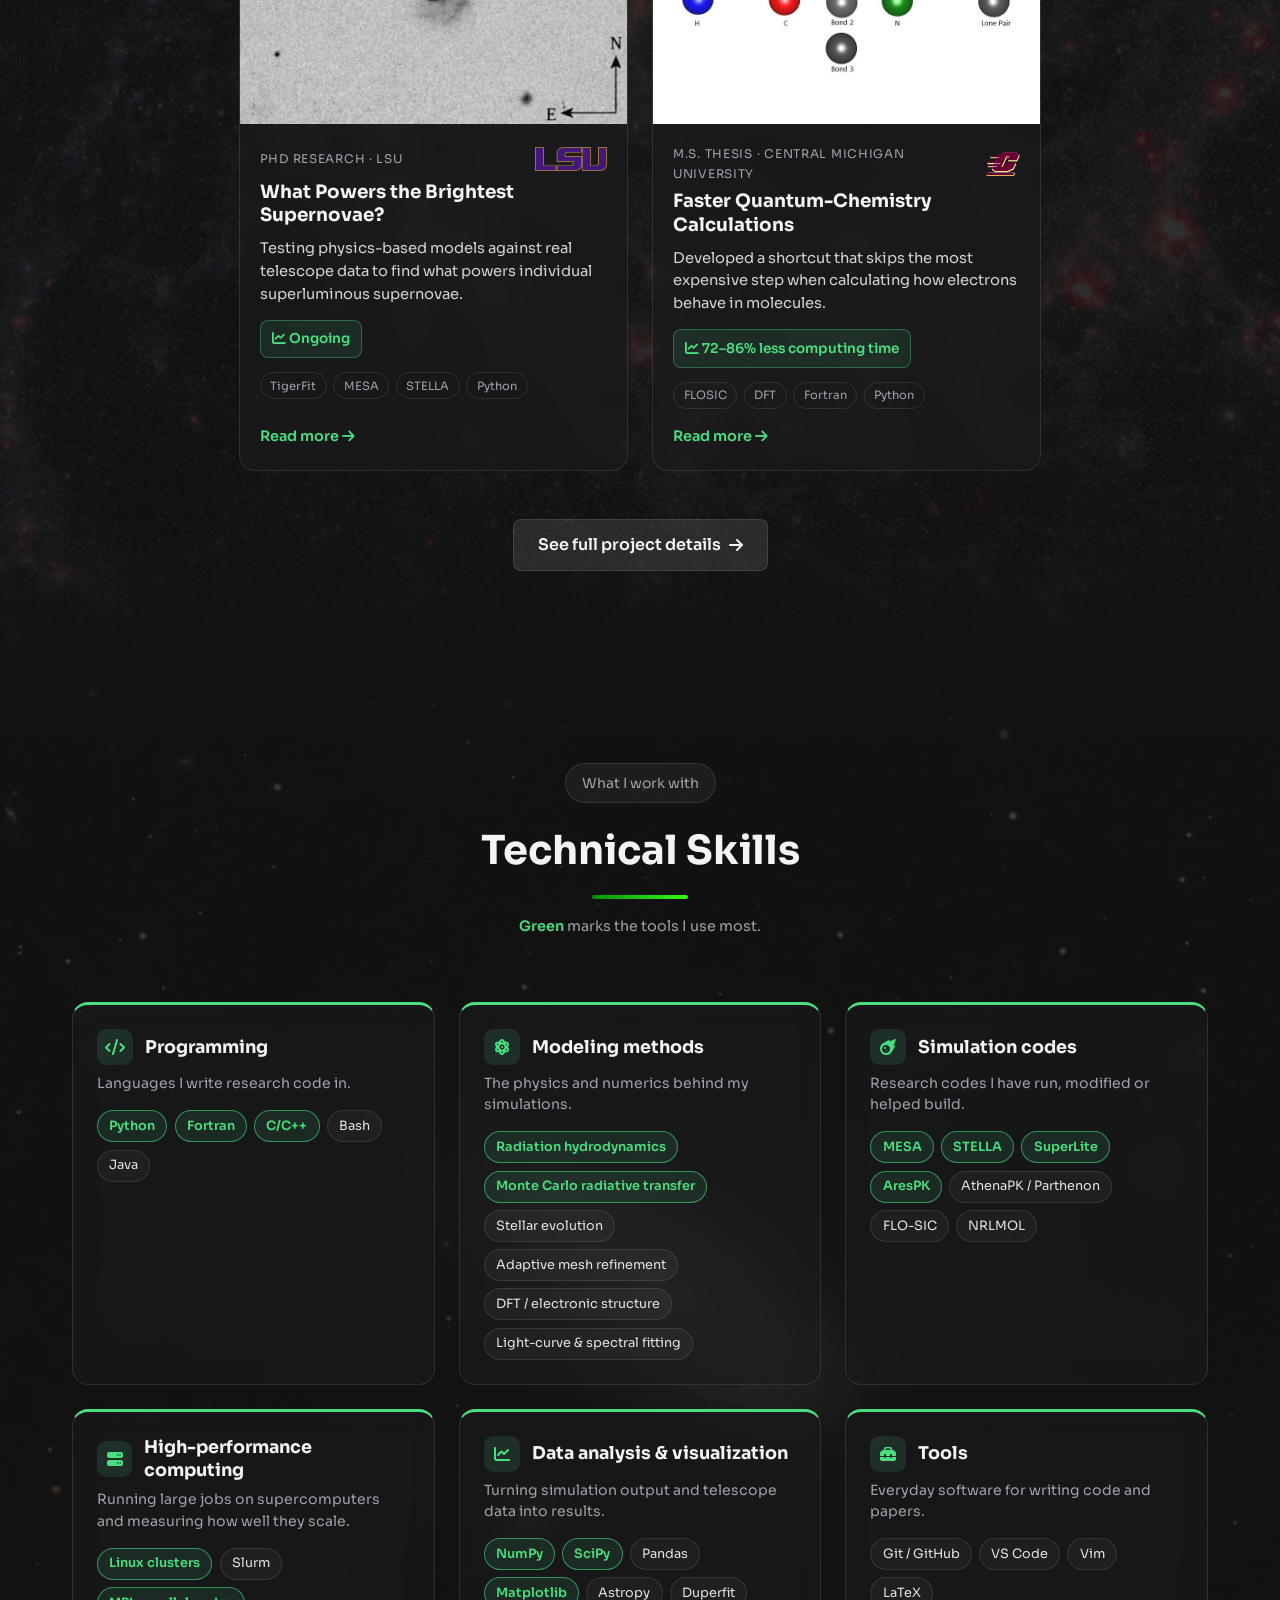
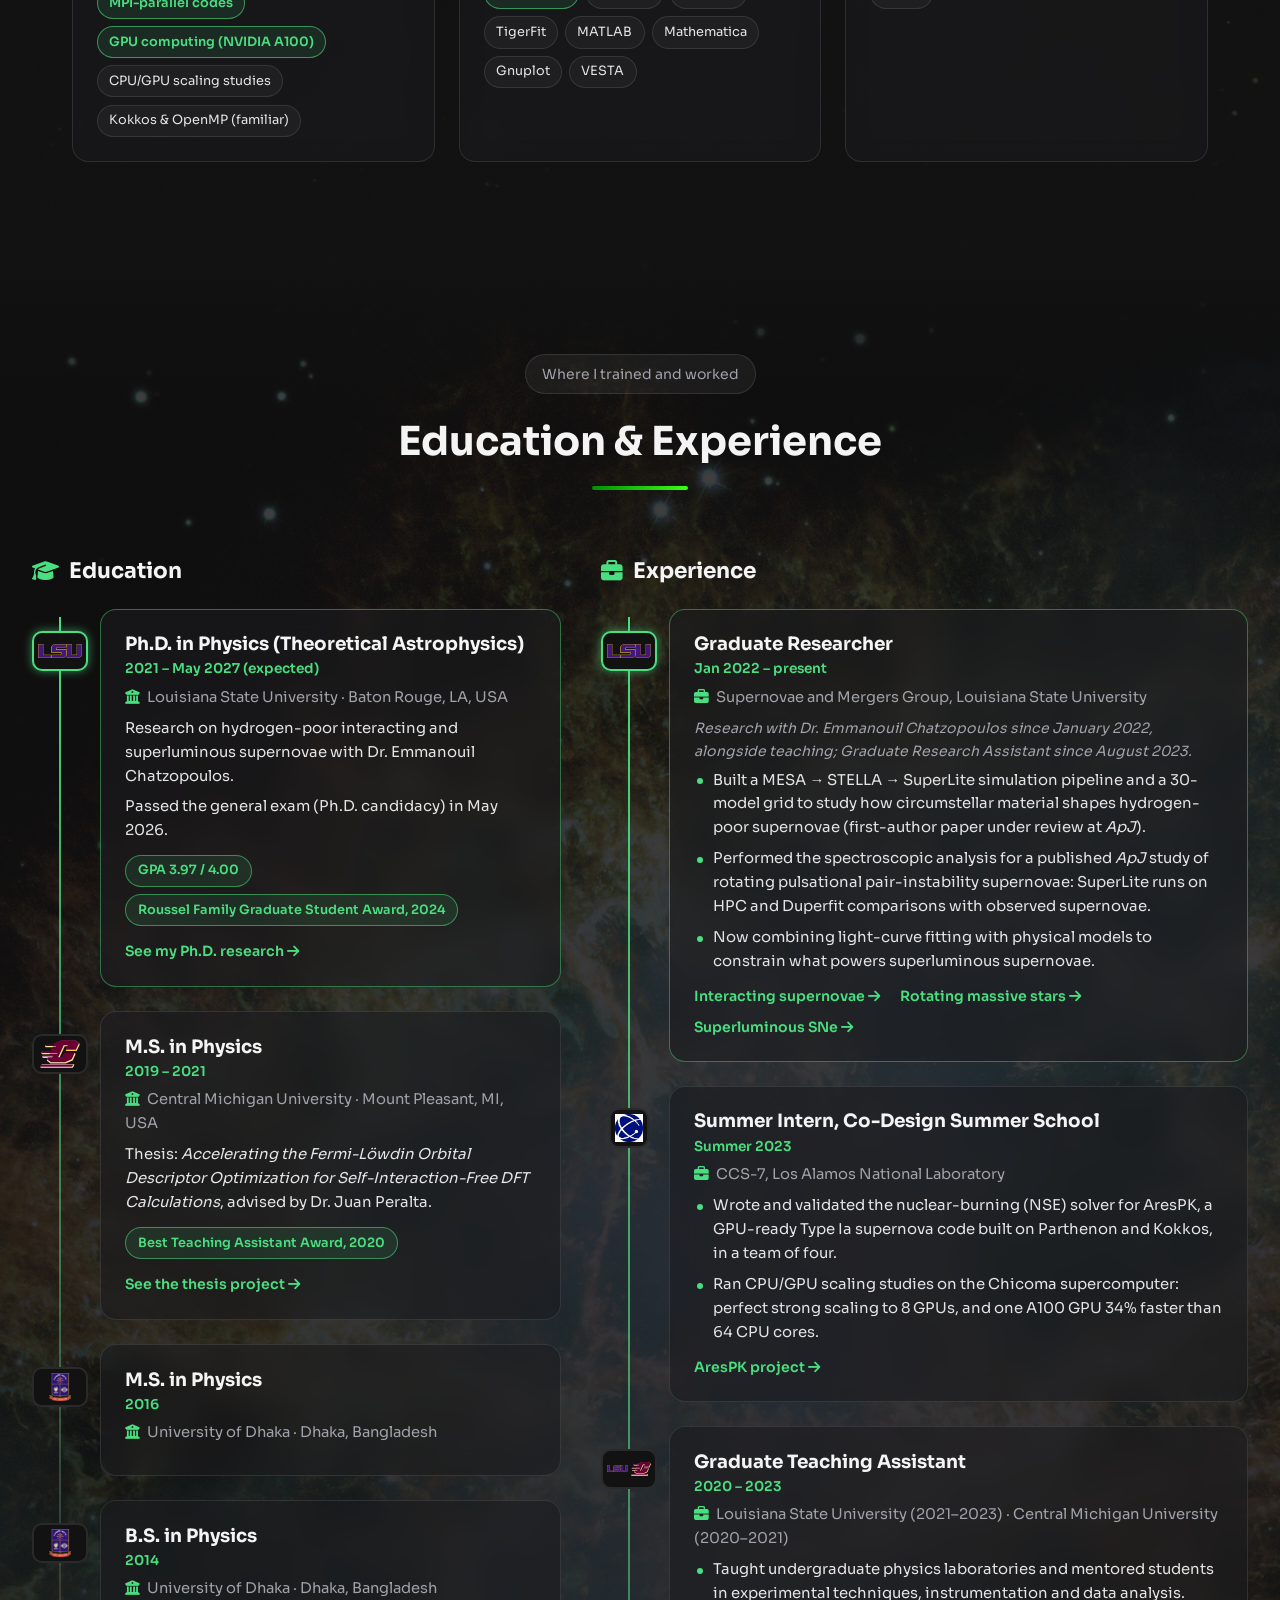
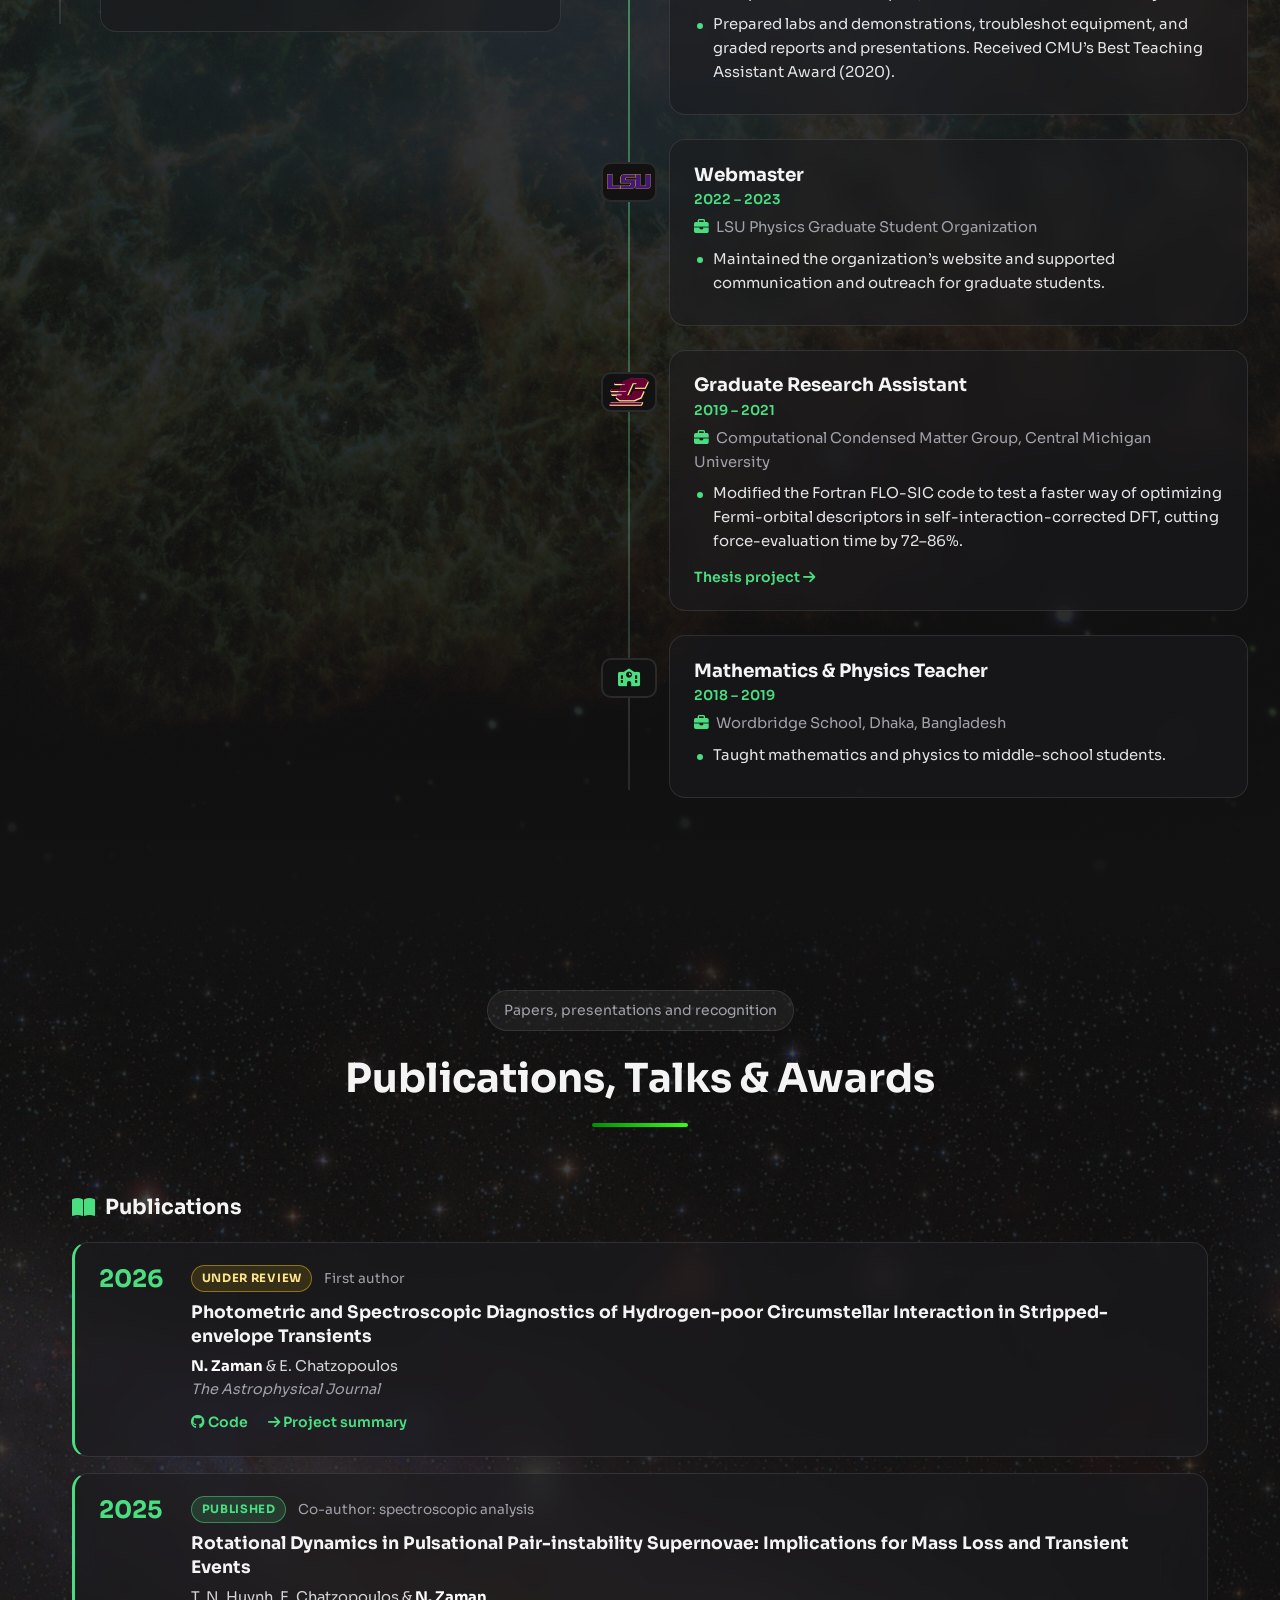
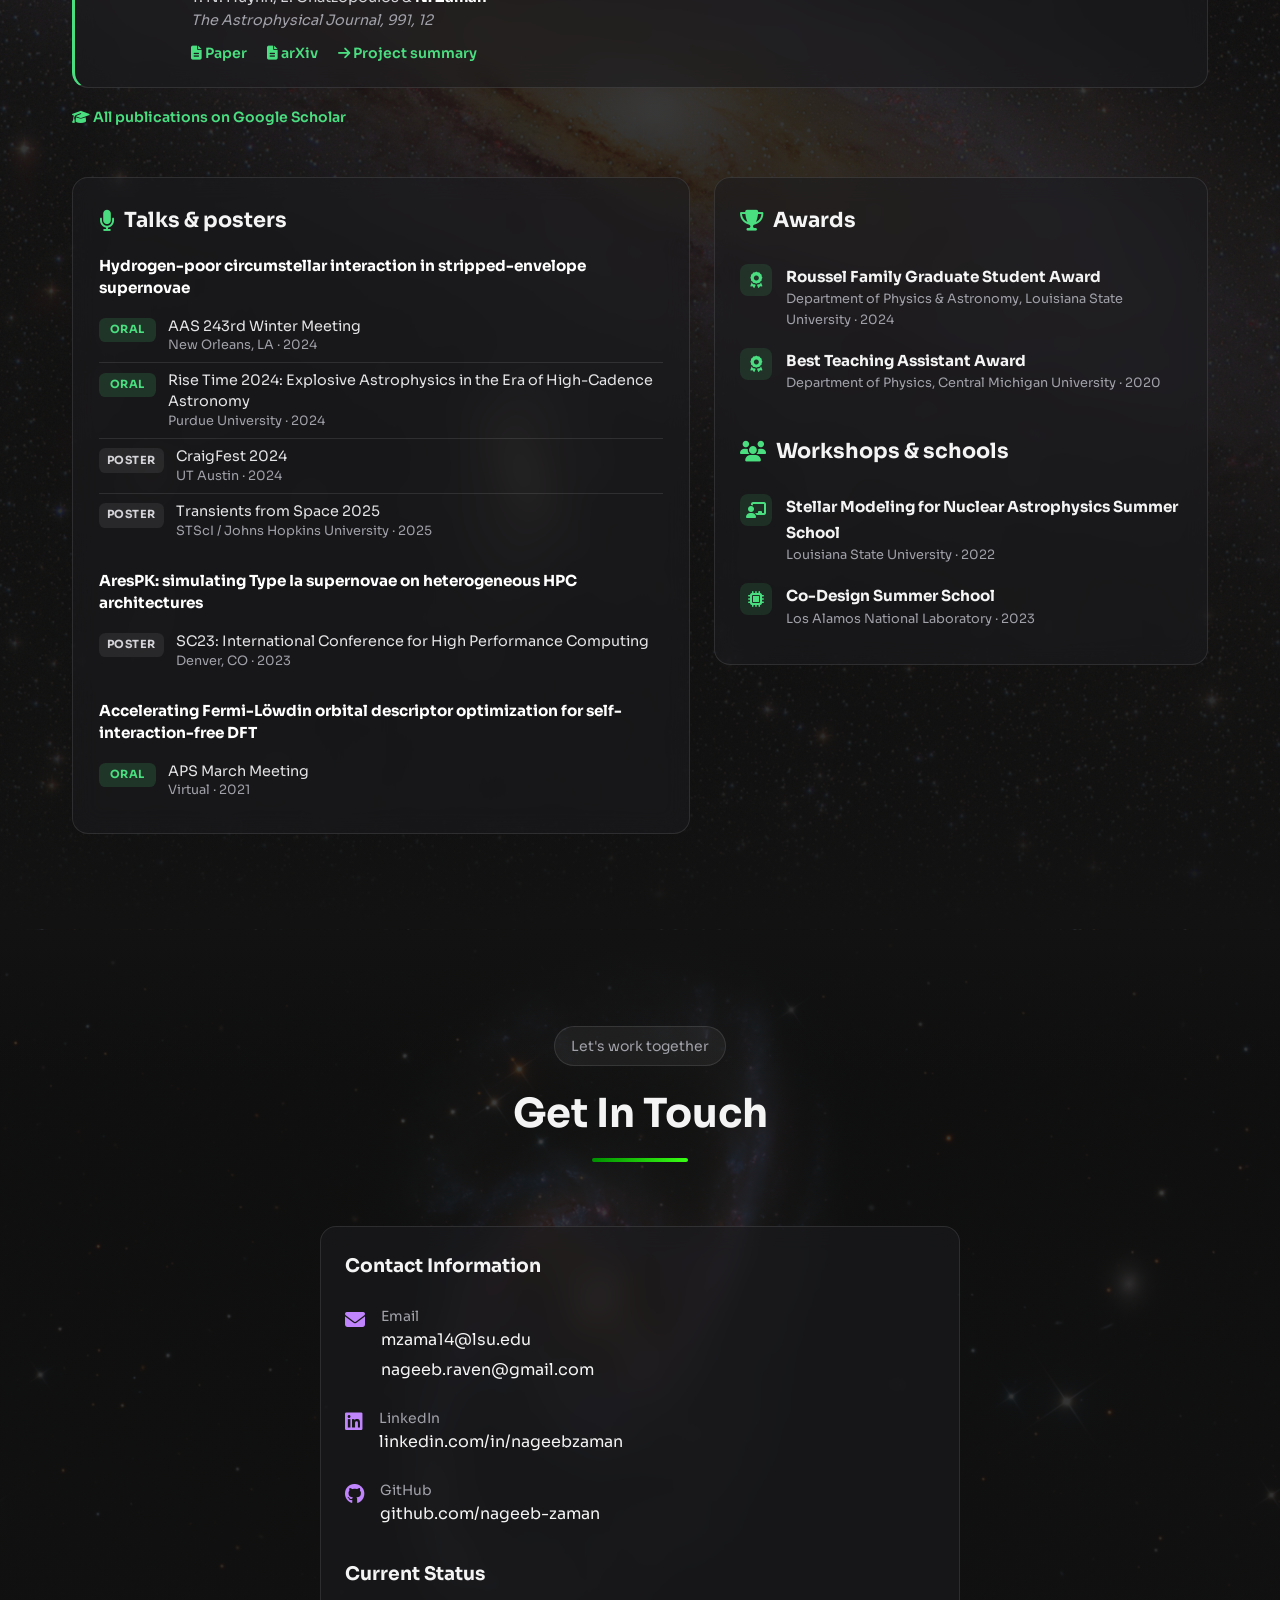
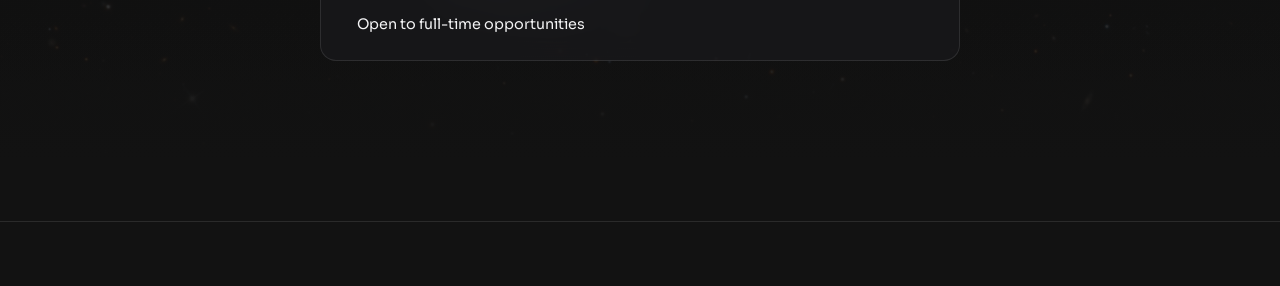
==== commit 5542d894: "Update resume and CV; show full paper title" ====
--- a/index.html
+++ b/index.html
@@ -481,12 +481,12 @@
                         <div class="edu-dot"><img src="assets/icons/LSU_logo.png" alt="" aria-hidden="true"></div>
                         <div class="edu-card glass-card">
                             <div class="edu-top">
-                                <h3>Graduate Research Assistant</h3>
+                                <h3>Graduate Researcher</h3>
                                 <span class="edu-years">Jan 2022 &ndash; present</span>
                             </div>
                             <p class="edu-school"><i class="fas fa-briefcase"></i> Supernovae and Mergers Group, Louisiana State University</p>
-                            <p class="exp-note">Research with Dr. Emmanouil Chatzopoulos since January 2022, alongside teaching; full-time Research Assistant since Fall 2023.</p>
-                            <ul class="exp-list"><li>Built a MESA &rarr; STELLA &rarr; SuperLite simulation pipeline and a 30-model grid to study how circumstellar material shapes hydrogen-poor supernovae (first-author paper under review at <em>ApJ</em>).</li><li>Led the spectroscopic analysis for a published <em>ApJ</em> study of rotating pulsational pair-instability supernovae: SuperLite runs on HPC and Duperfit comparisons with observed supernovae.</li><li>Now combining light-curve fitting with physical models to constrain what powers superluminous supernovae.</li></ul>
+                            <p class="exp-note">Research with Dr. Emmanouil Chatzopoulos since January 2022, alongside teaching; Graduate Research Assistant since August 2023.</p>
+                            <ul class="exp-list"><li>Built a MESA &rarr; STELLA &rarr; SuperLite simulation pipeline and a 30-model grid to study how circumstellar material shapes hydrogen-poor supernovae (first-author paper under review at <em>ApJ</em>).</li><li>Performed the spectroscopic analysis for a published <em>ApJ</em> study of rotating pulsational pair-instability supernovae: SuperLite runs on HPC and Duperfit comparisons with observed supernovae.</li><li>Now combining light-curve fitting with physical models to constrain what powers superluminous supernovae.</li></ul>
                             <div class="exp-links"><a href="project.html#csm-supernovae">Interacting supernovae <i class="fas fa-arrow-right"></i></a><a href="project.html#rotating-ppisn">Rotating massive stars <i class="fas fa-arrow-right"></i></a><a href="project.html#slsn-powering">Superluminous SNe <i class="fas fa-arrow-right"></i></a></div>
                         </div>
                     </div>
@@ -570,7 +570,7 @@
                         <div class="pub-year">2026</div>
                         <div class="pub-body">
                             <div class="pub-tags"><span class="pub-badge pub-badge--review">Under review</span><span class="pub-role">First author</span></div>
-                            <h3>Circumstellar interaction in hydrogen-poor supernovae (title withheld until publication)</h3>
+                            <h3>Photometric and Spectroscopic Diagnostics of Hydrogen-poor Circumstellar Interaction in Stripped-envelope Transients</h3>
                             <p class="pub-authors"><strong>N. Zaman</strong> &amp; E. Chatzopoulos</p>
                             <p class="pub-journal"><em>The Astrophysical Journal</em></p>
                             <div class="pub-links"><a href="https://github.com/nageeb-zaman/sn-csm-modeling" target="_blank" rel="noopener"><i class="fab fa-github"></i> Code</a><a href="project.html#csm-supernovae"><i class="fas fa-arrow-right"></i> Project summary</a></div>
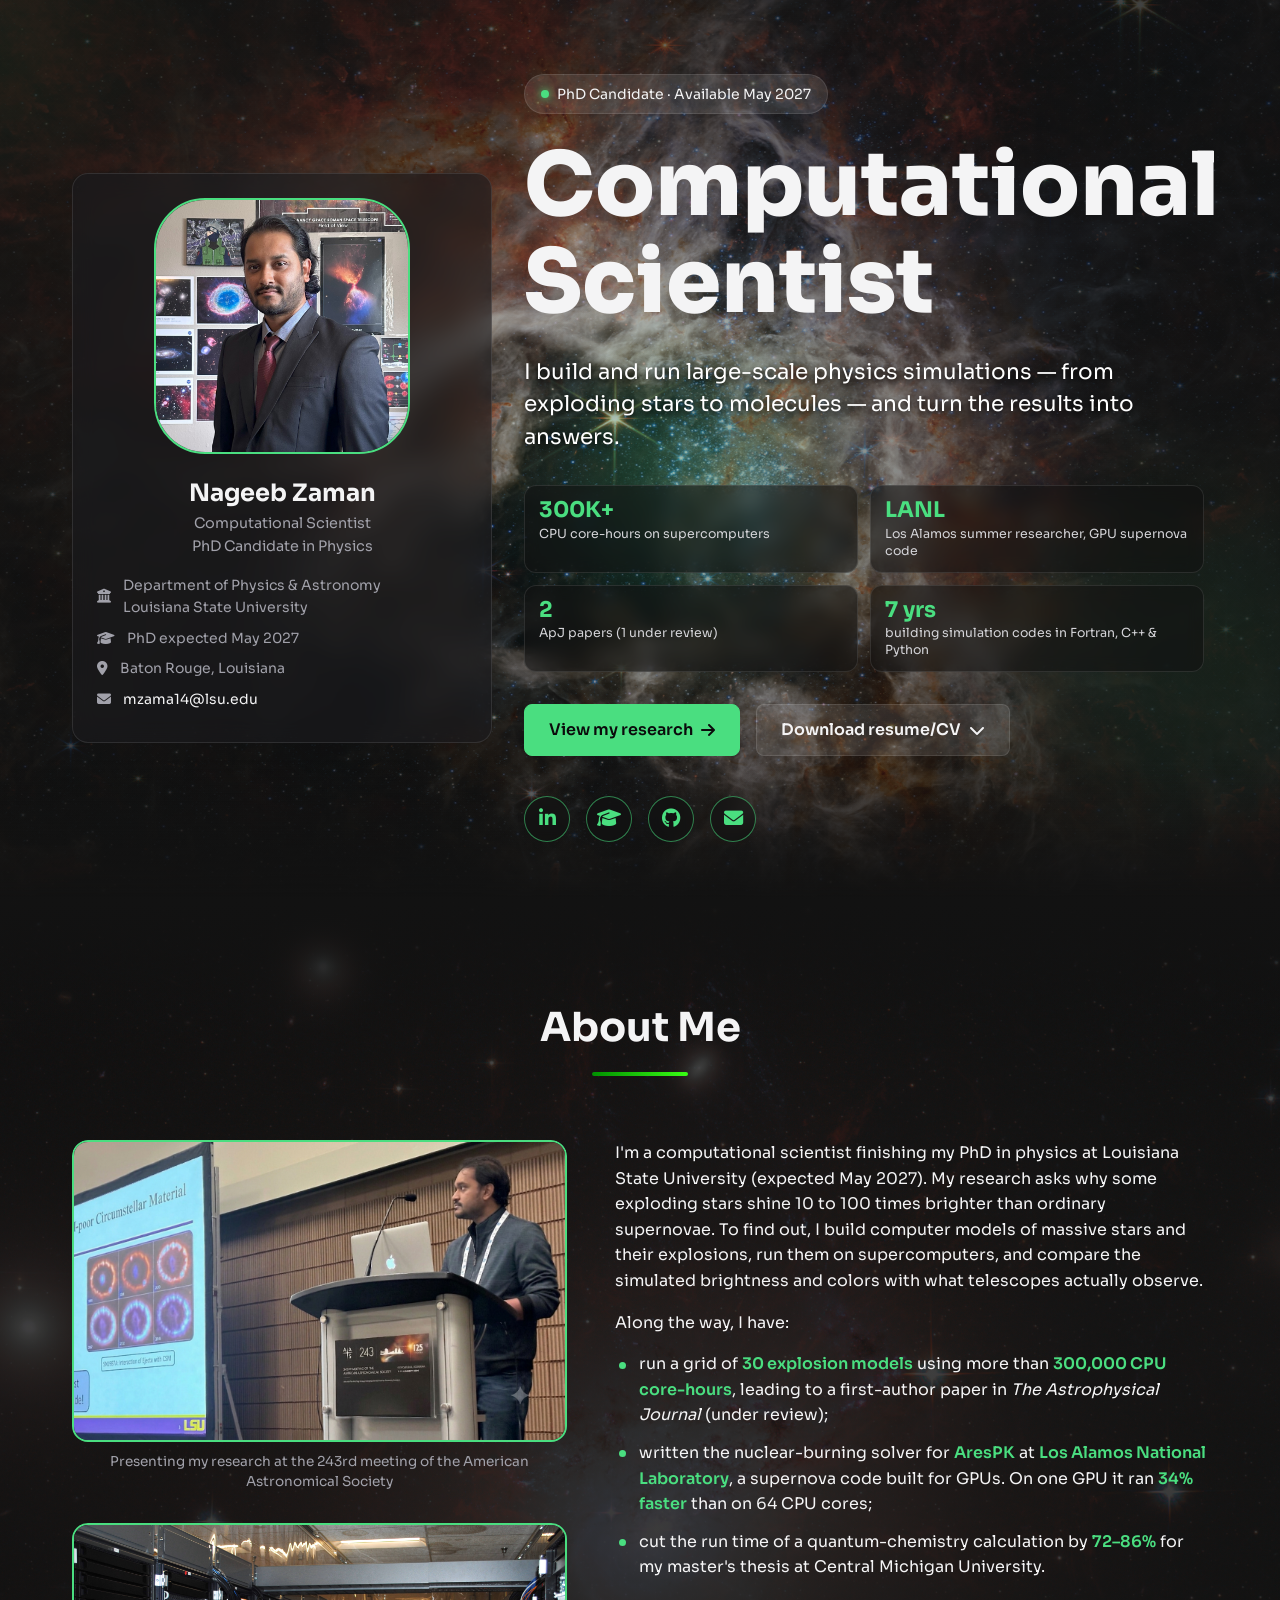
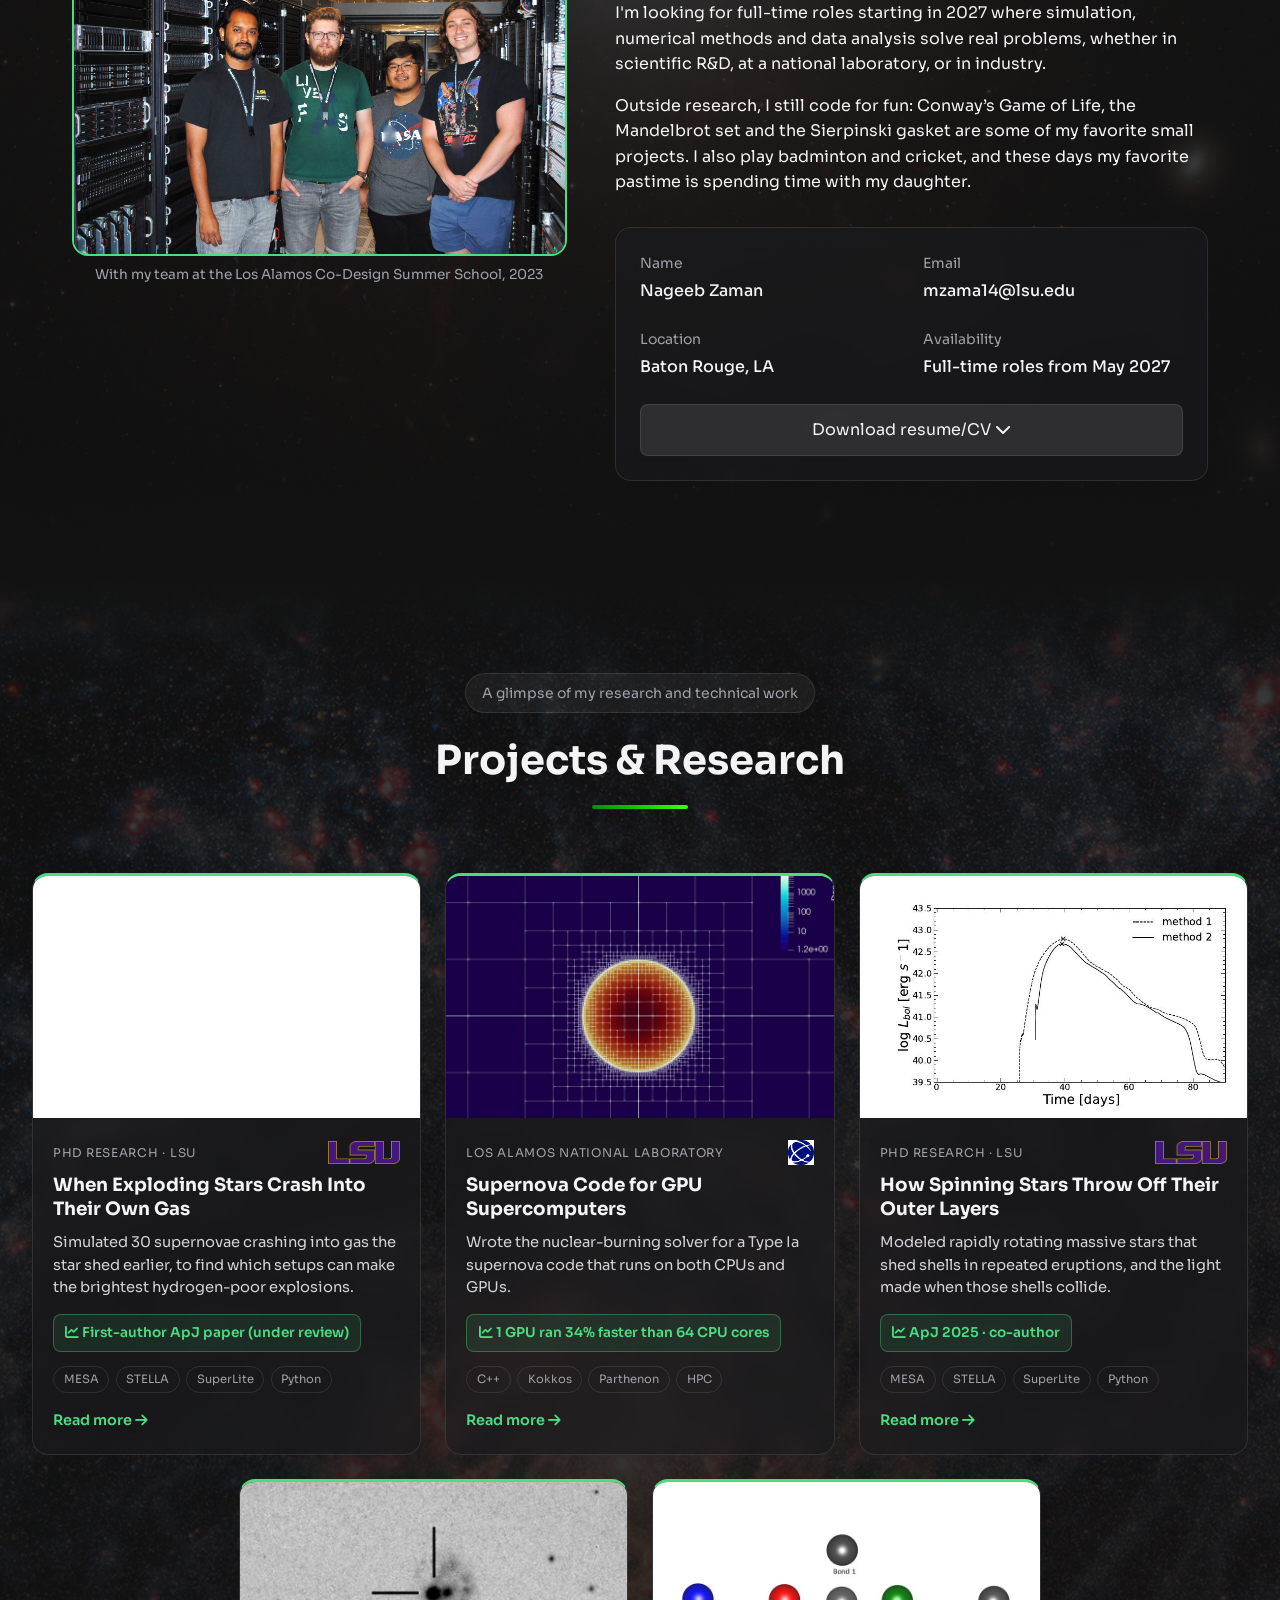
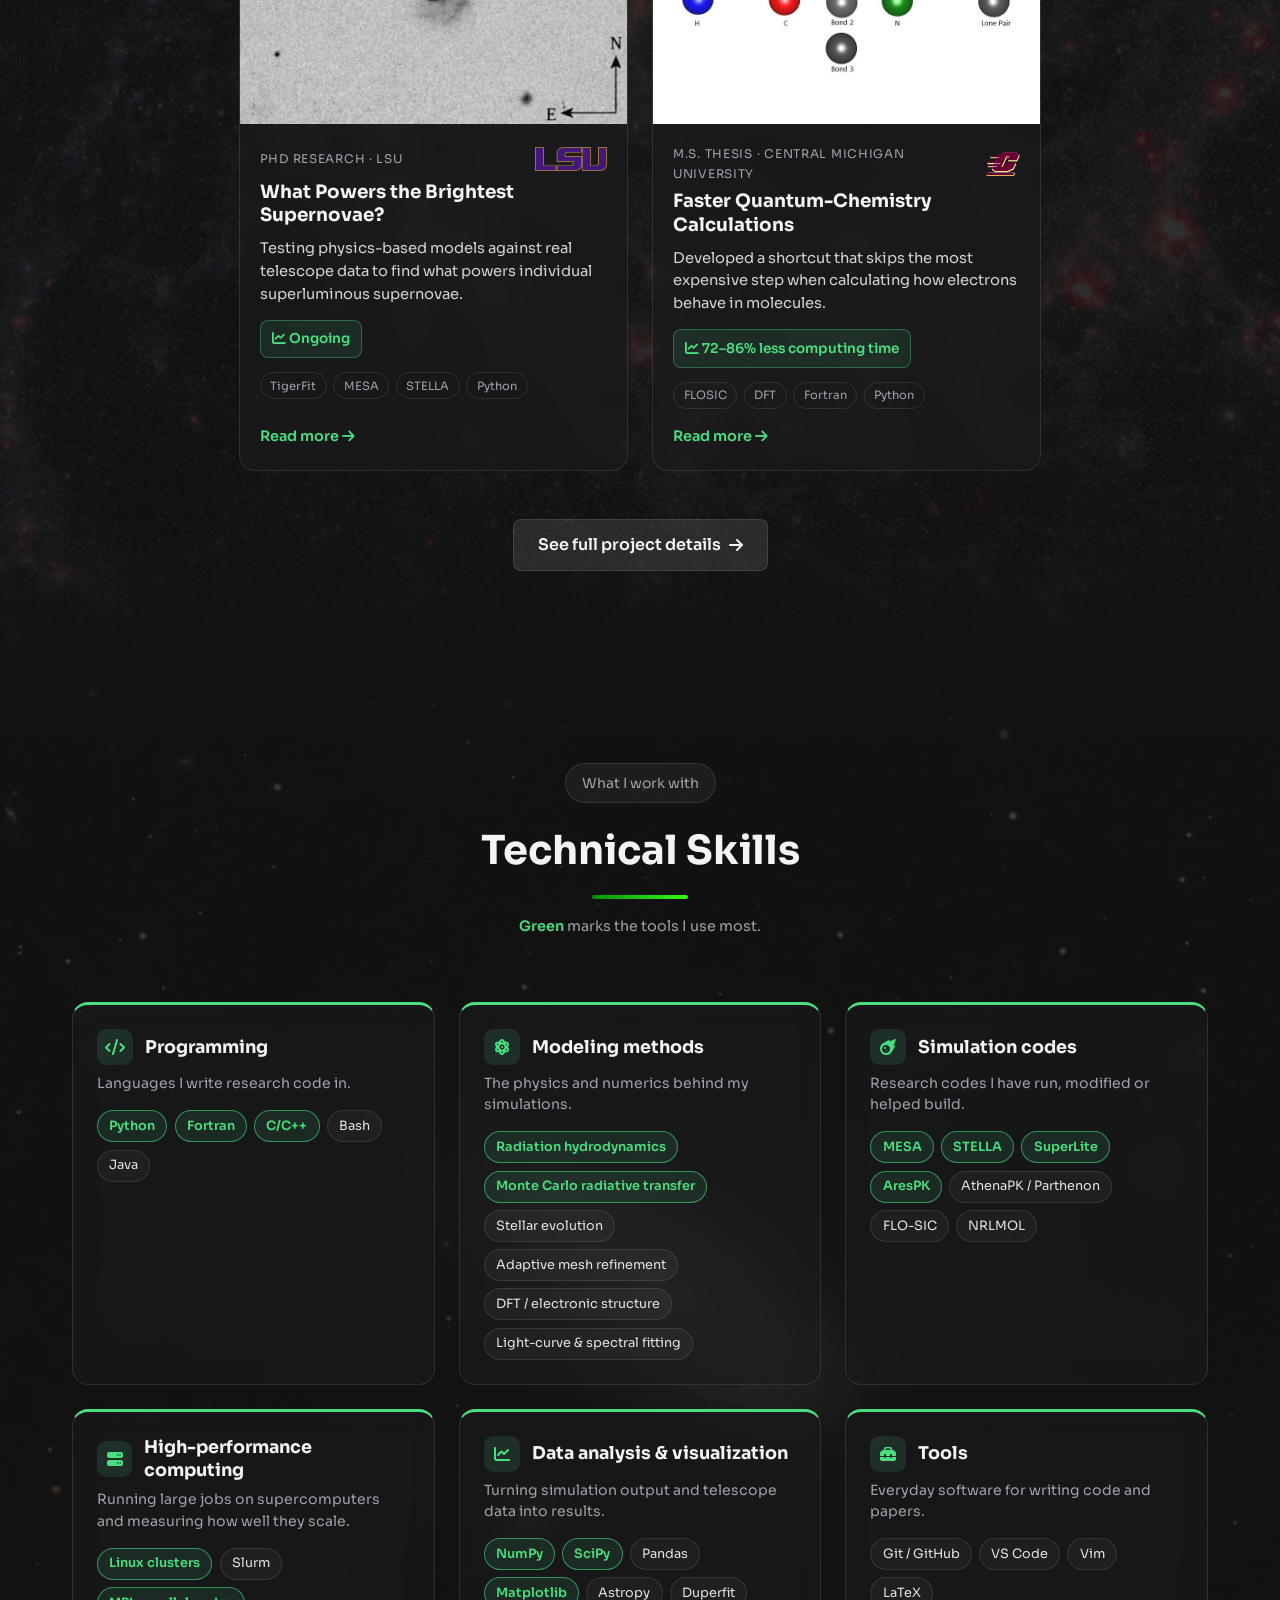
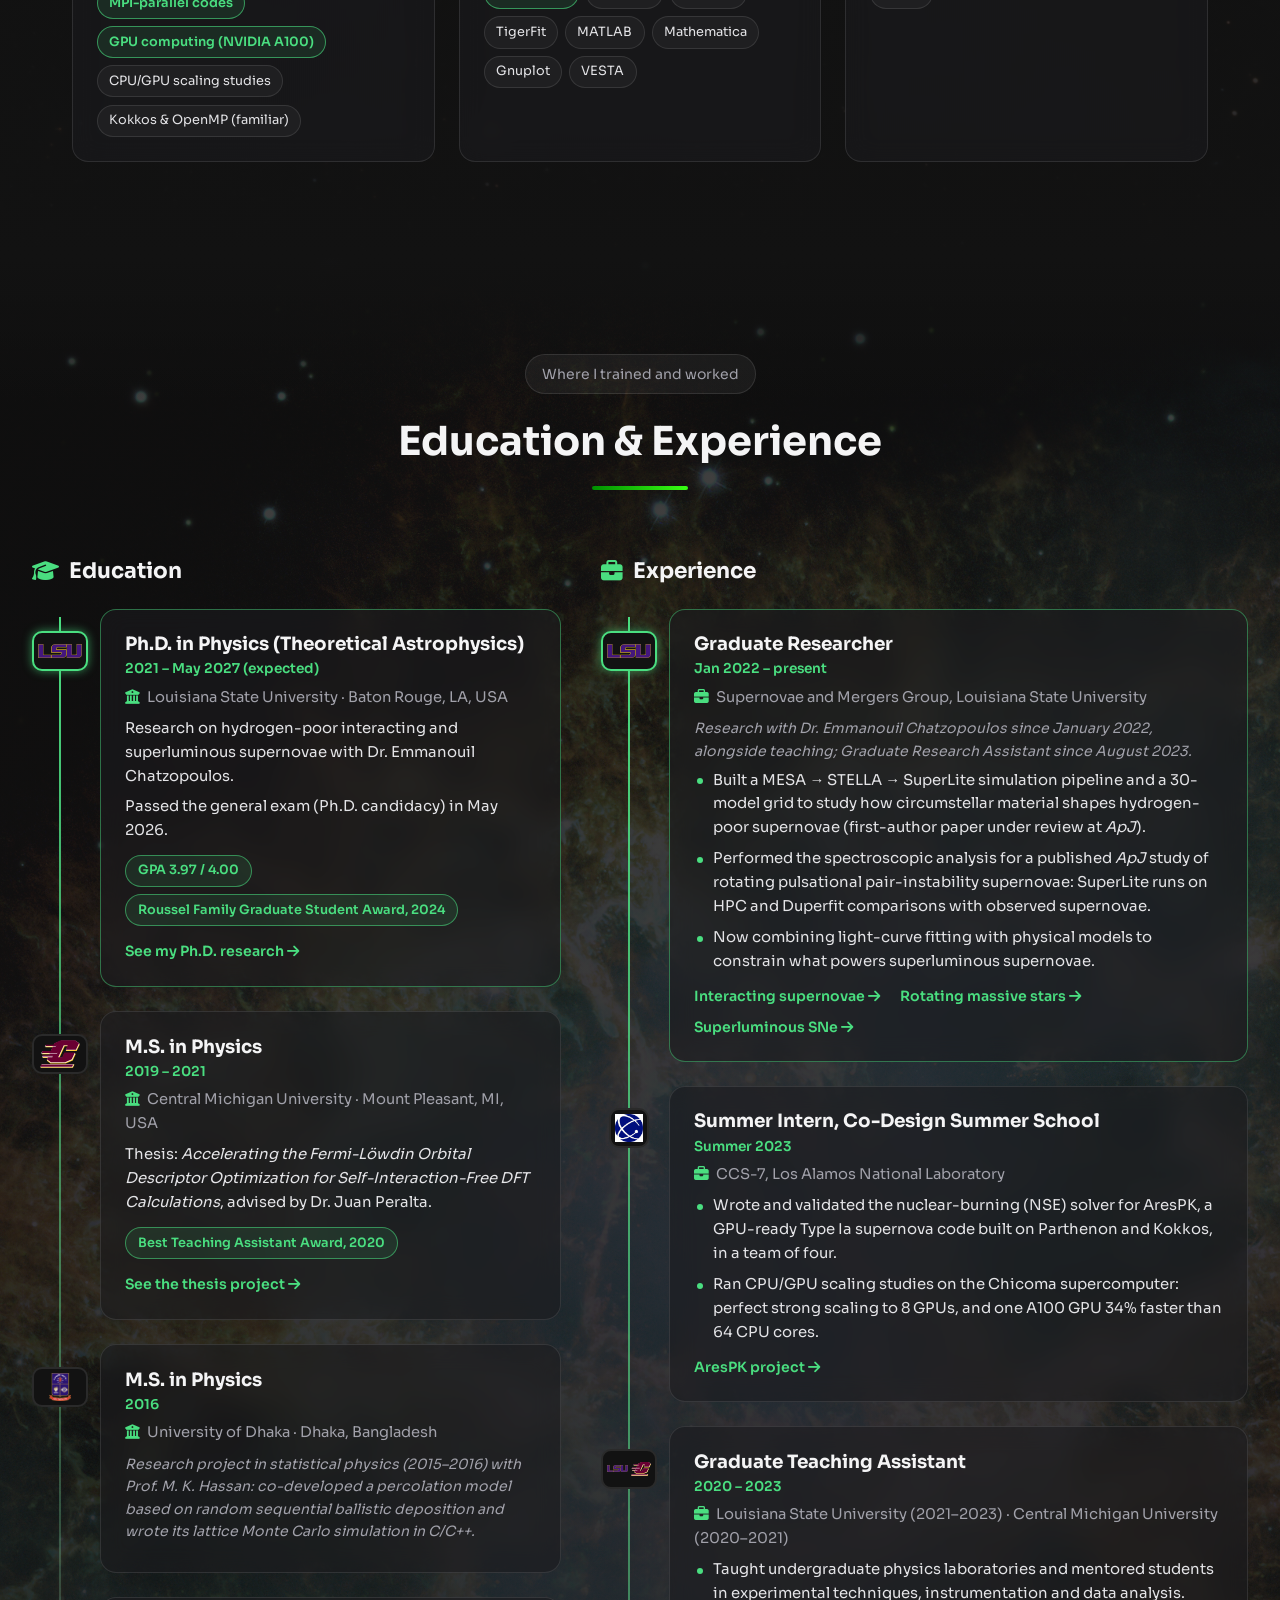
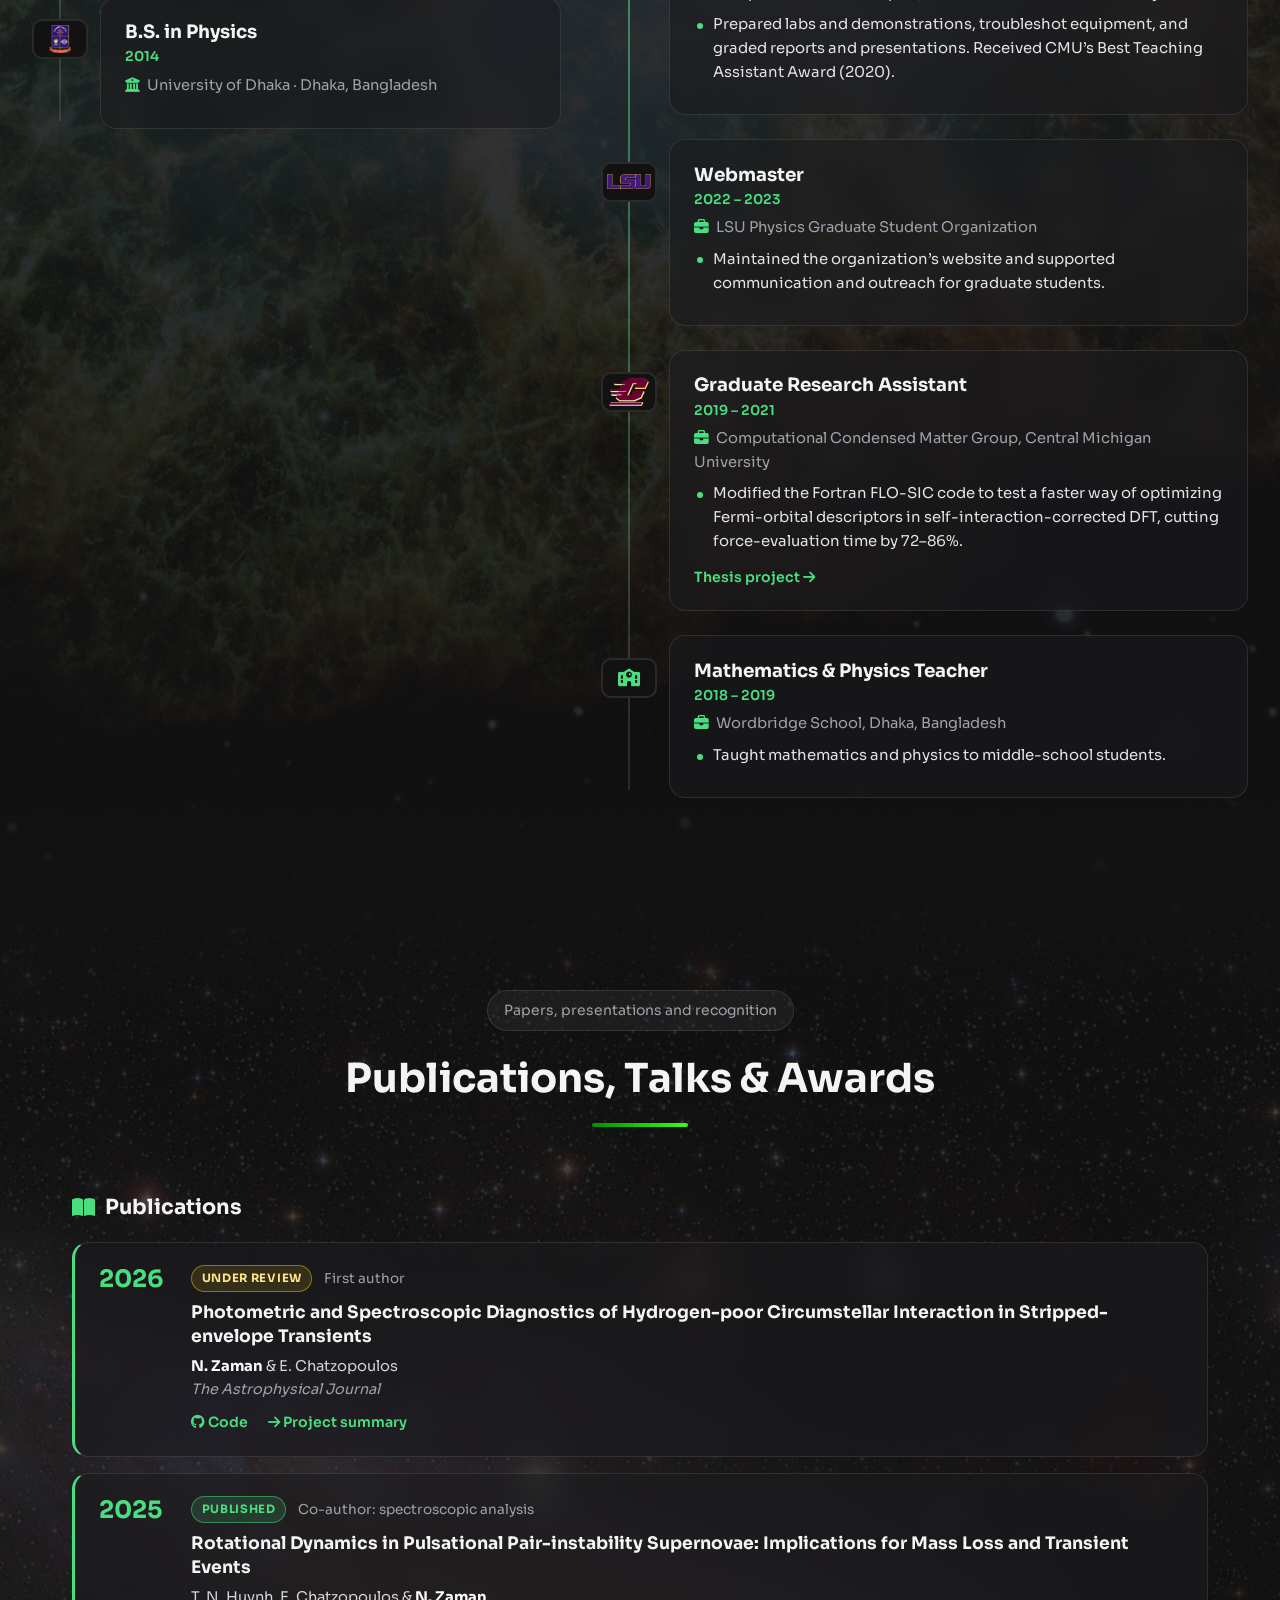
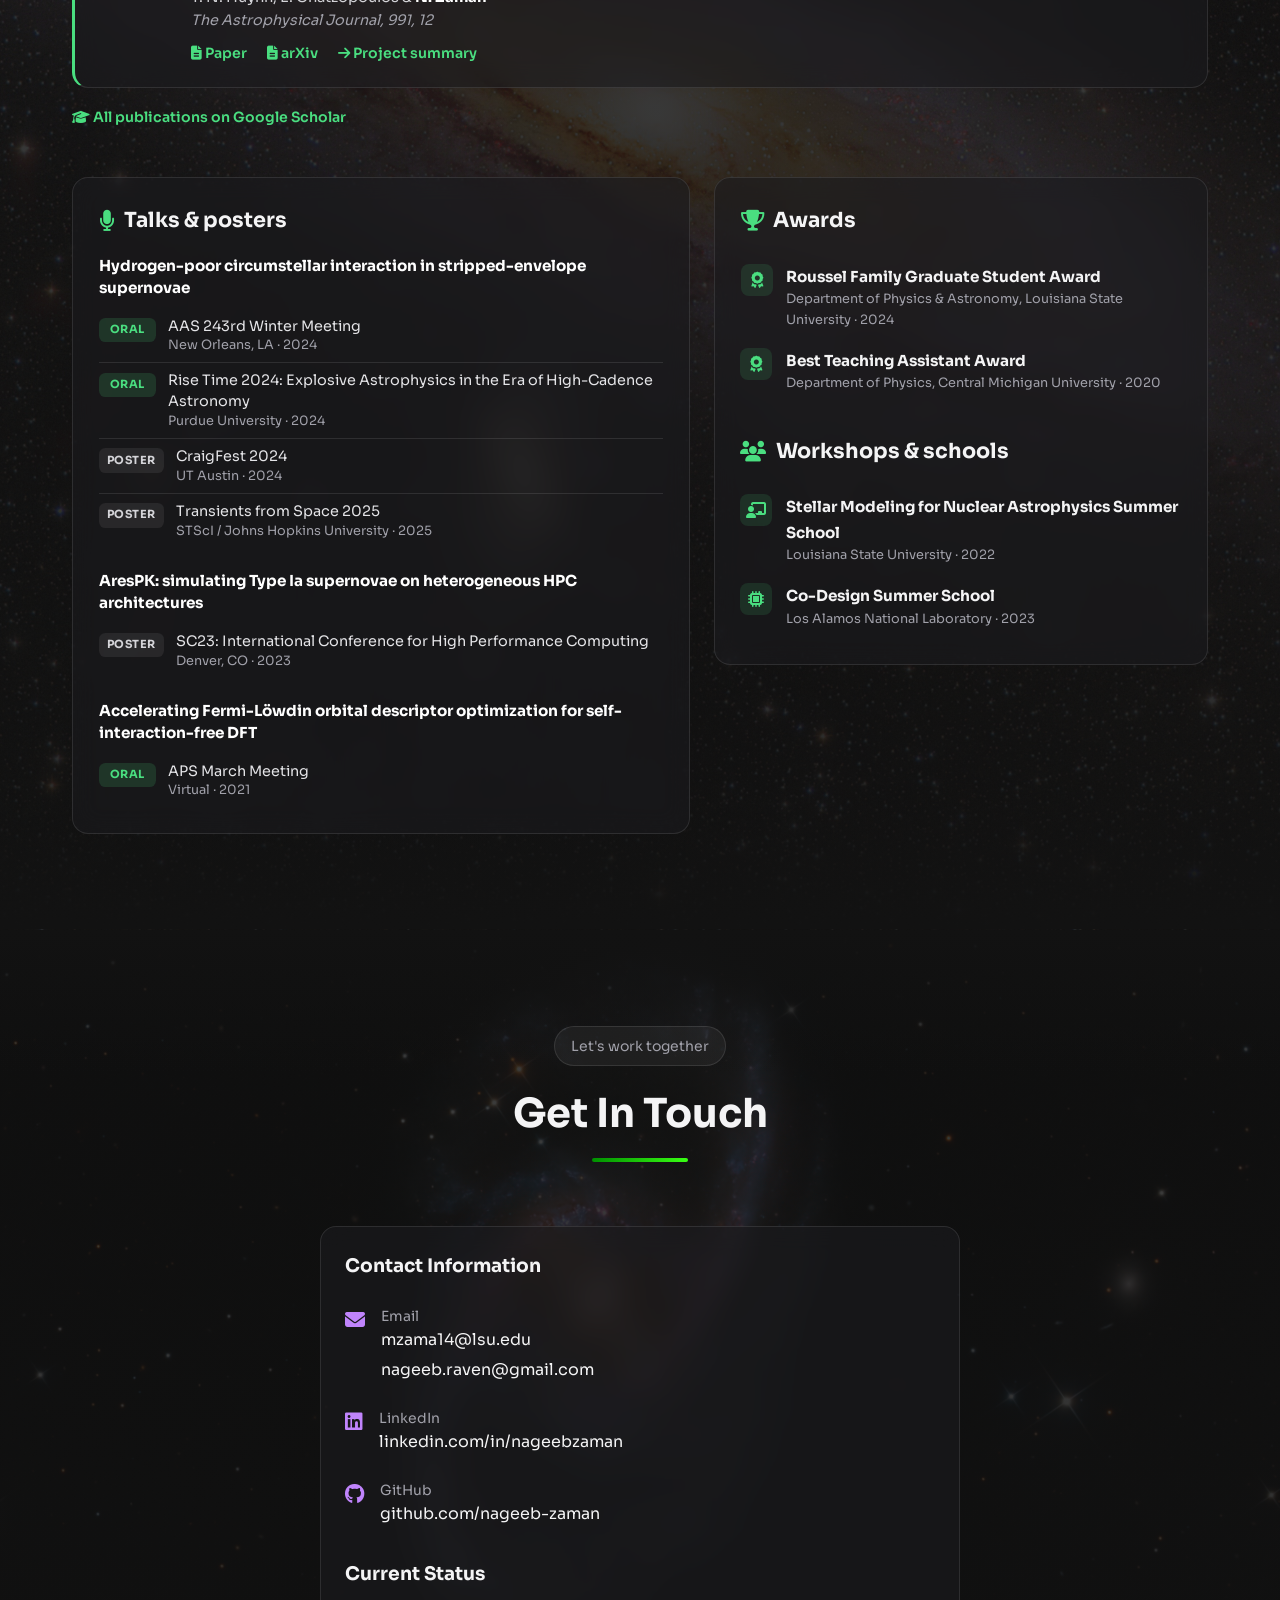
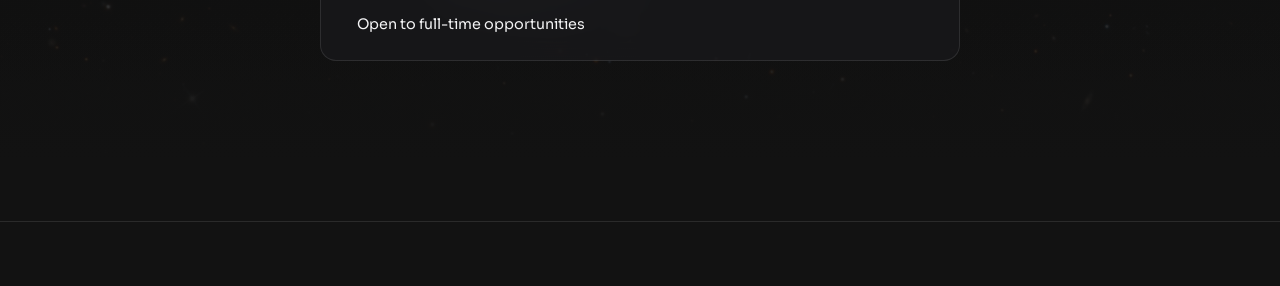
==== commit 6ed45454: "Add Dhaka statistical physics research note to M.S. entry" ====
--- a/index.html
+++ b/index.html
@@ -460,6 +460,7 @@
                                 <span class="edu-years">2016</span>
                             </div>
                             <p class="edu-school"><i class="fas fa-university"></i> University of Dhaka &middot; Dhaka, Bangladesh</p>
+                            <p class="exp-note">Research project in statistical physics (2015&ndash;2016) with Prof. M. K. Hassan: co-developed a percolation model based on random sequential ballistic deposition and wrote its lattice Monte Carlo simulation in C/C++.</p>
                         </div>
                     </div>
                     <div class="edu-item animate-on-scroll">
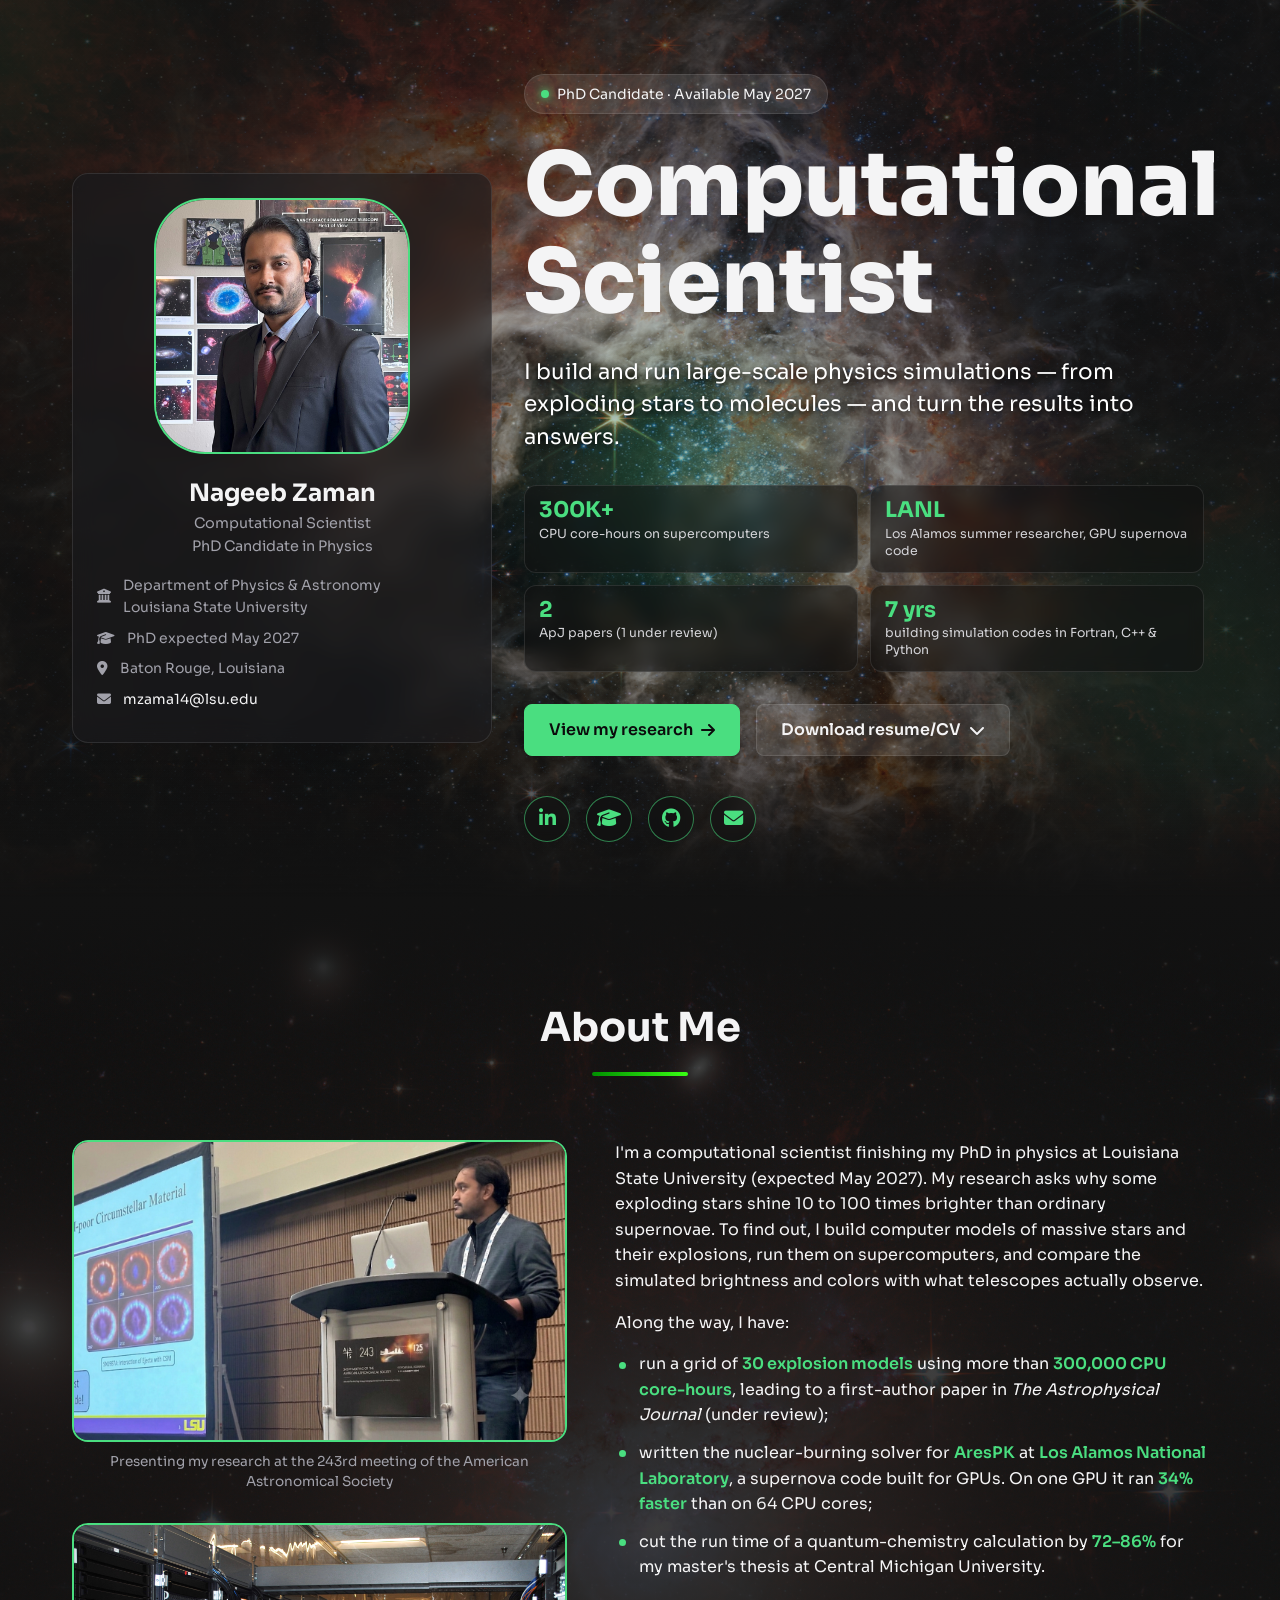
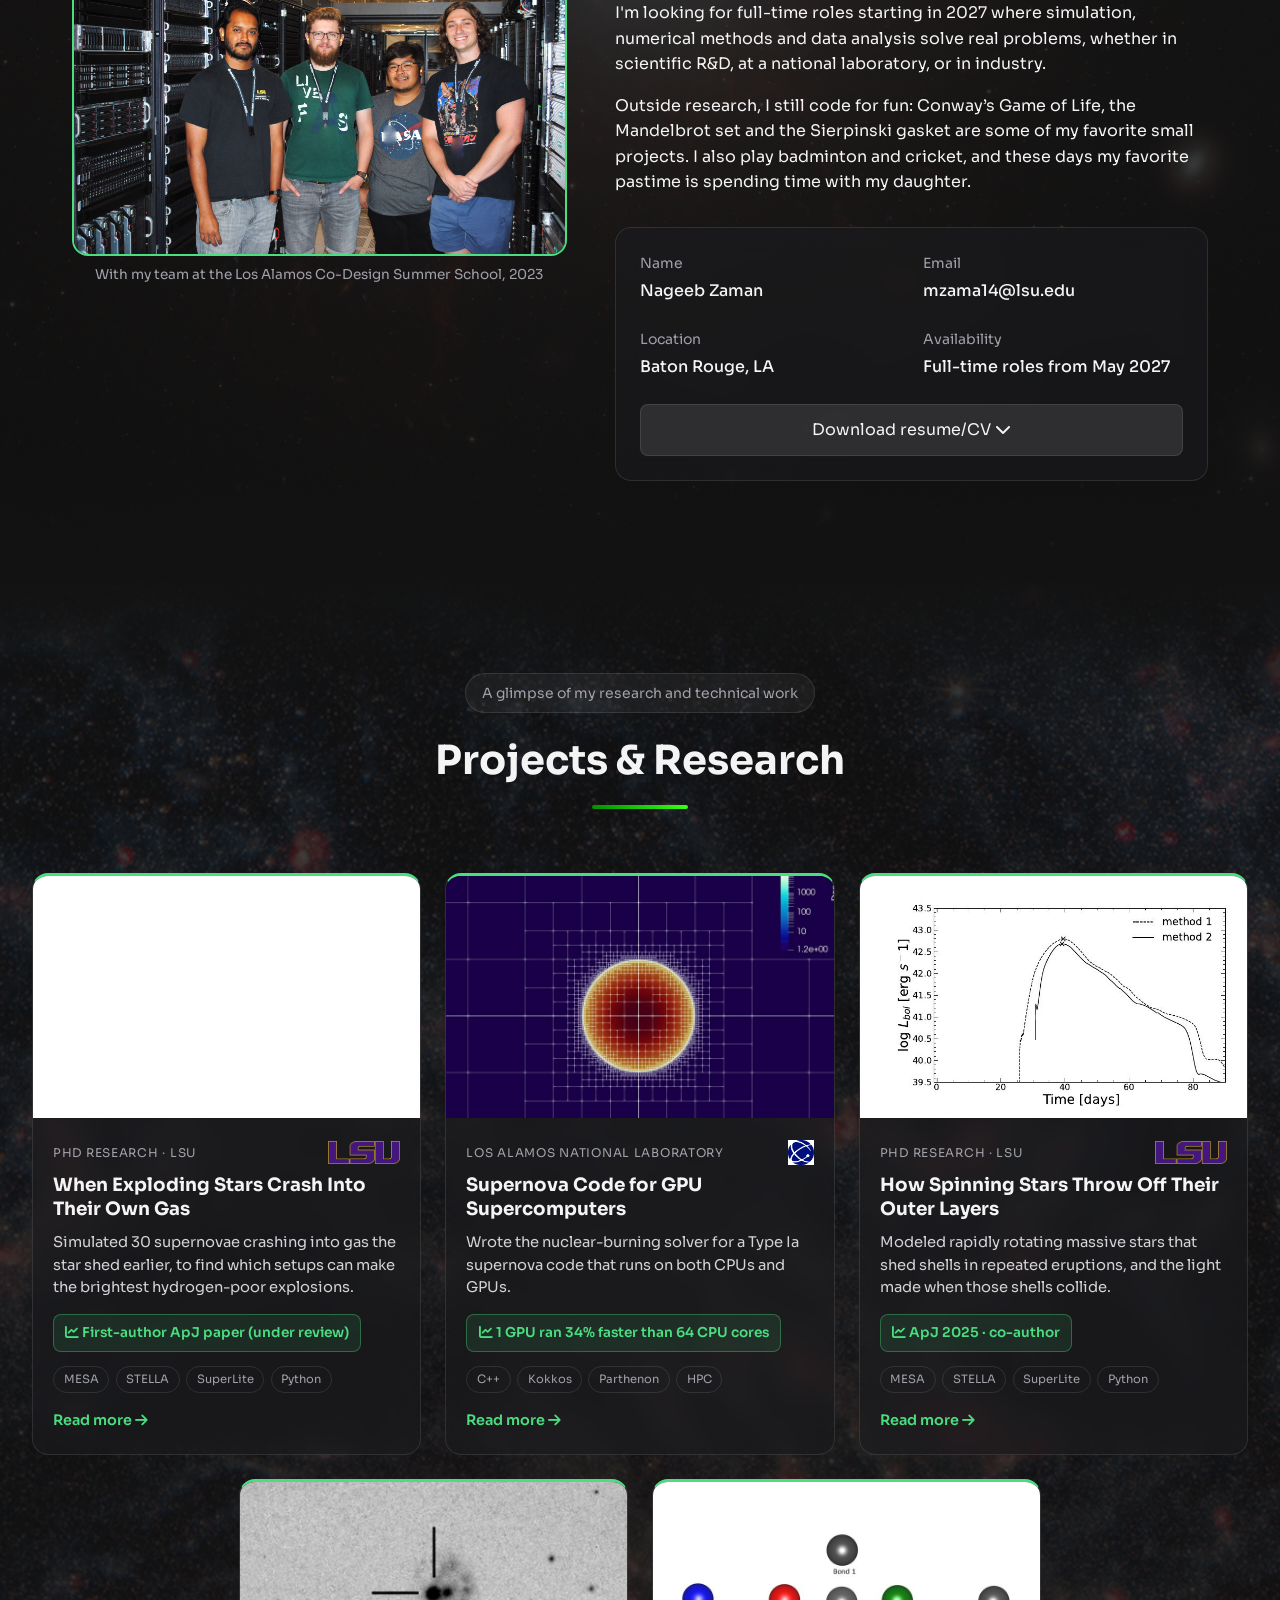
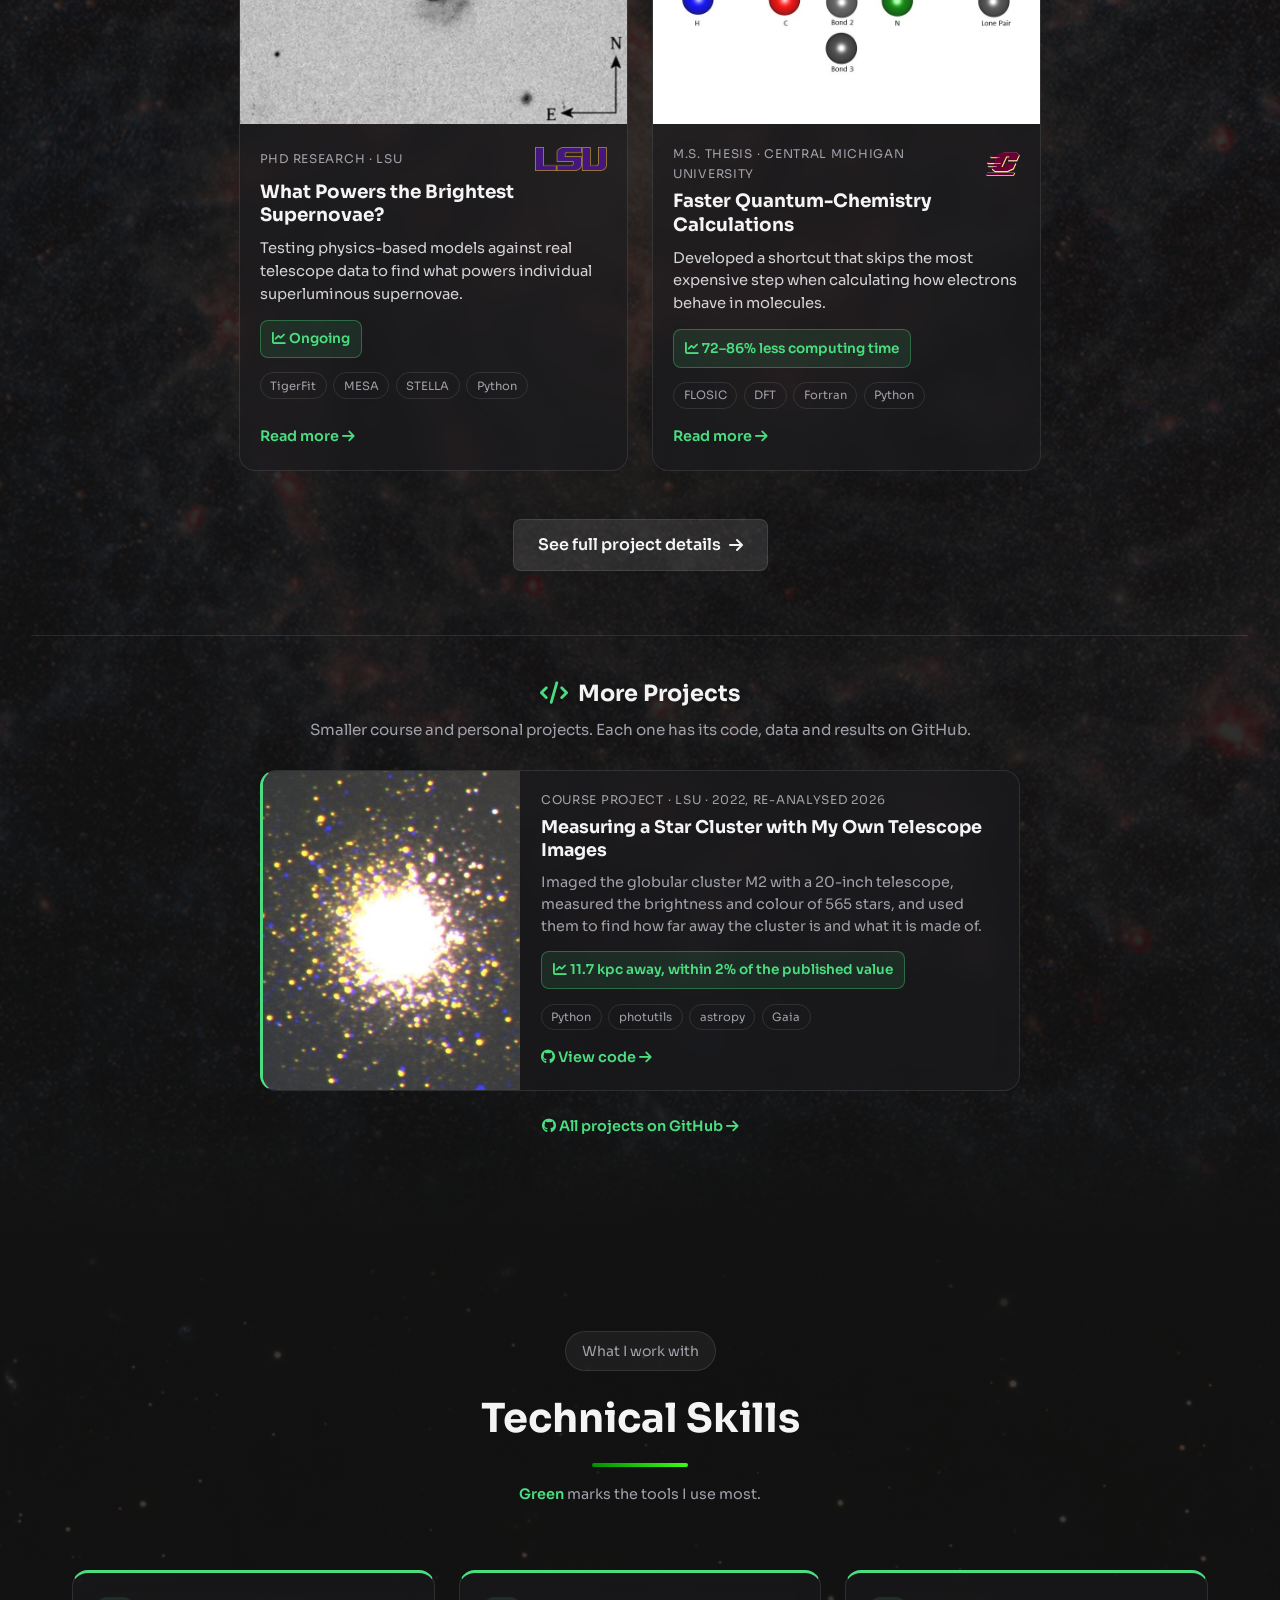
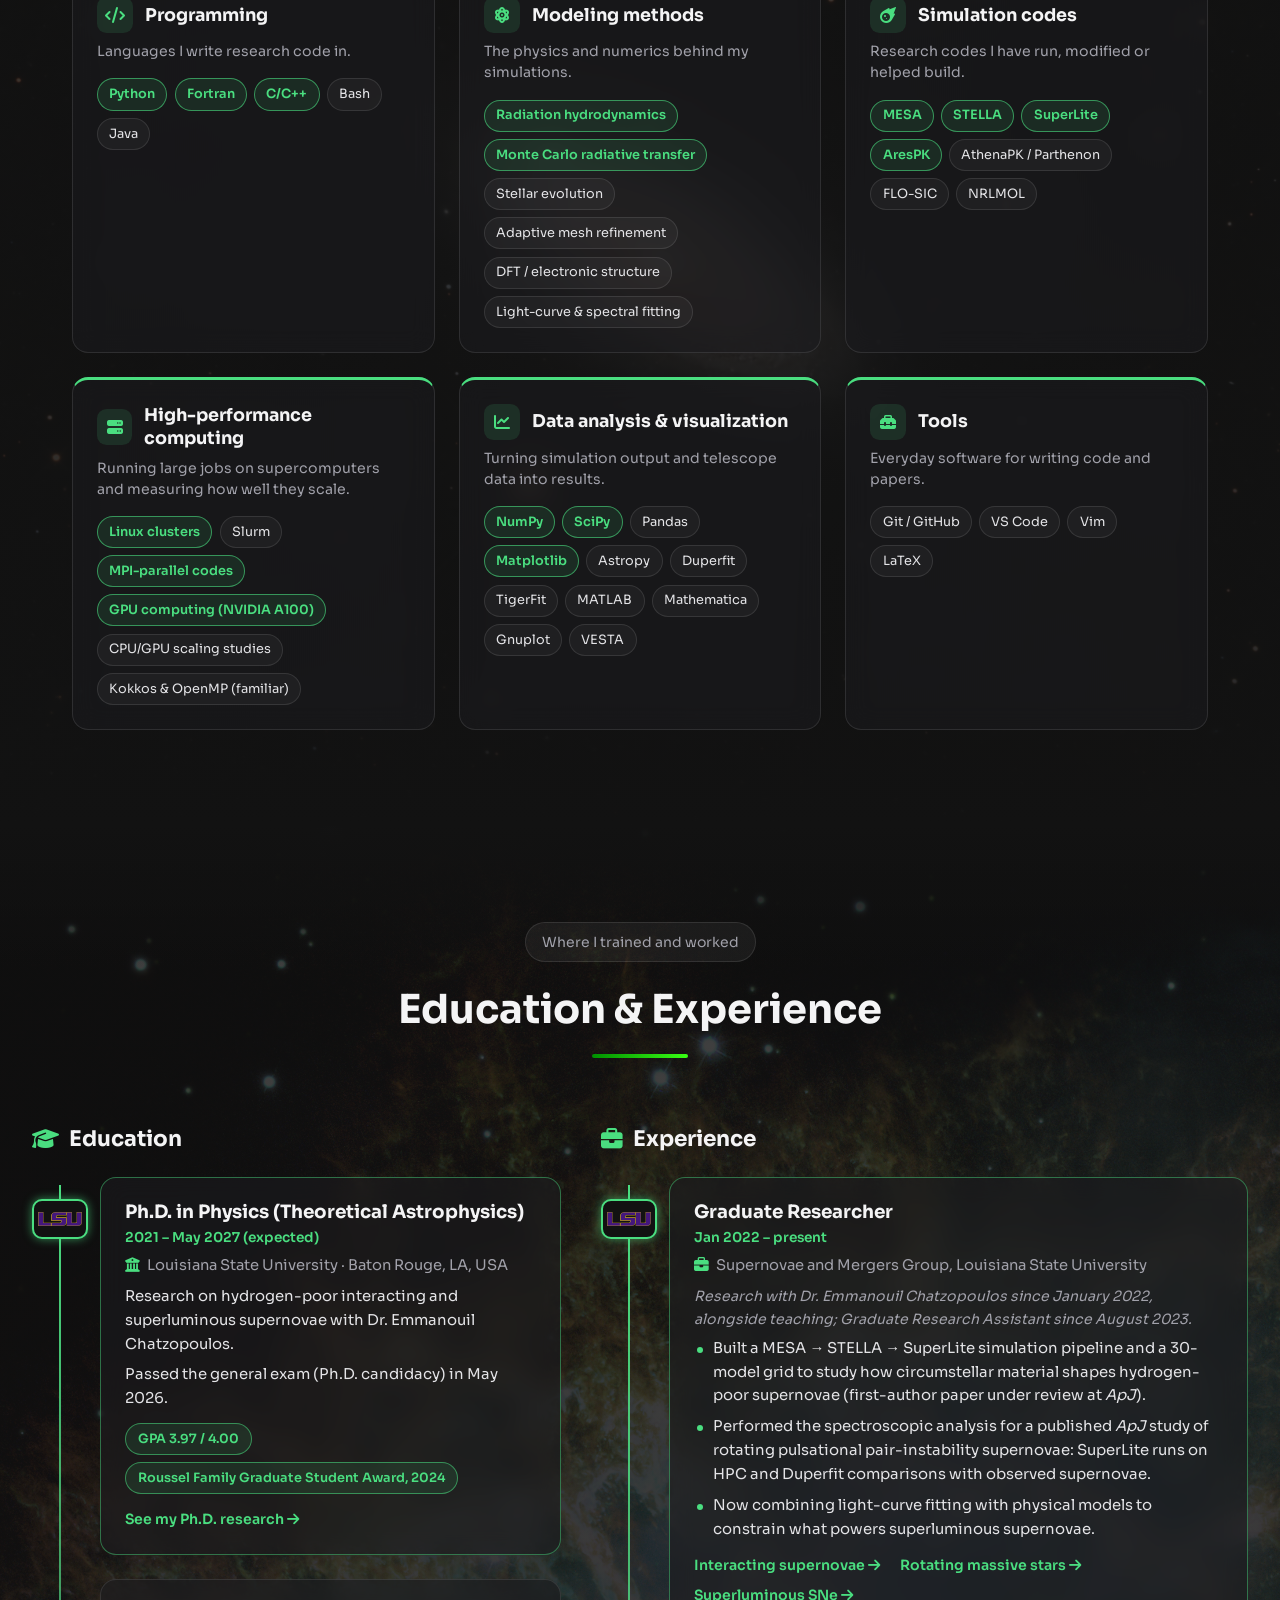
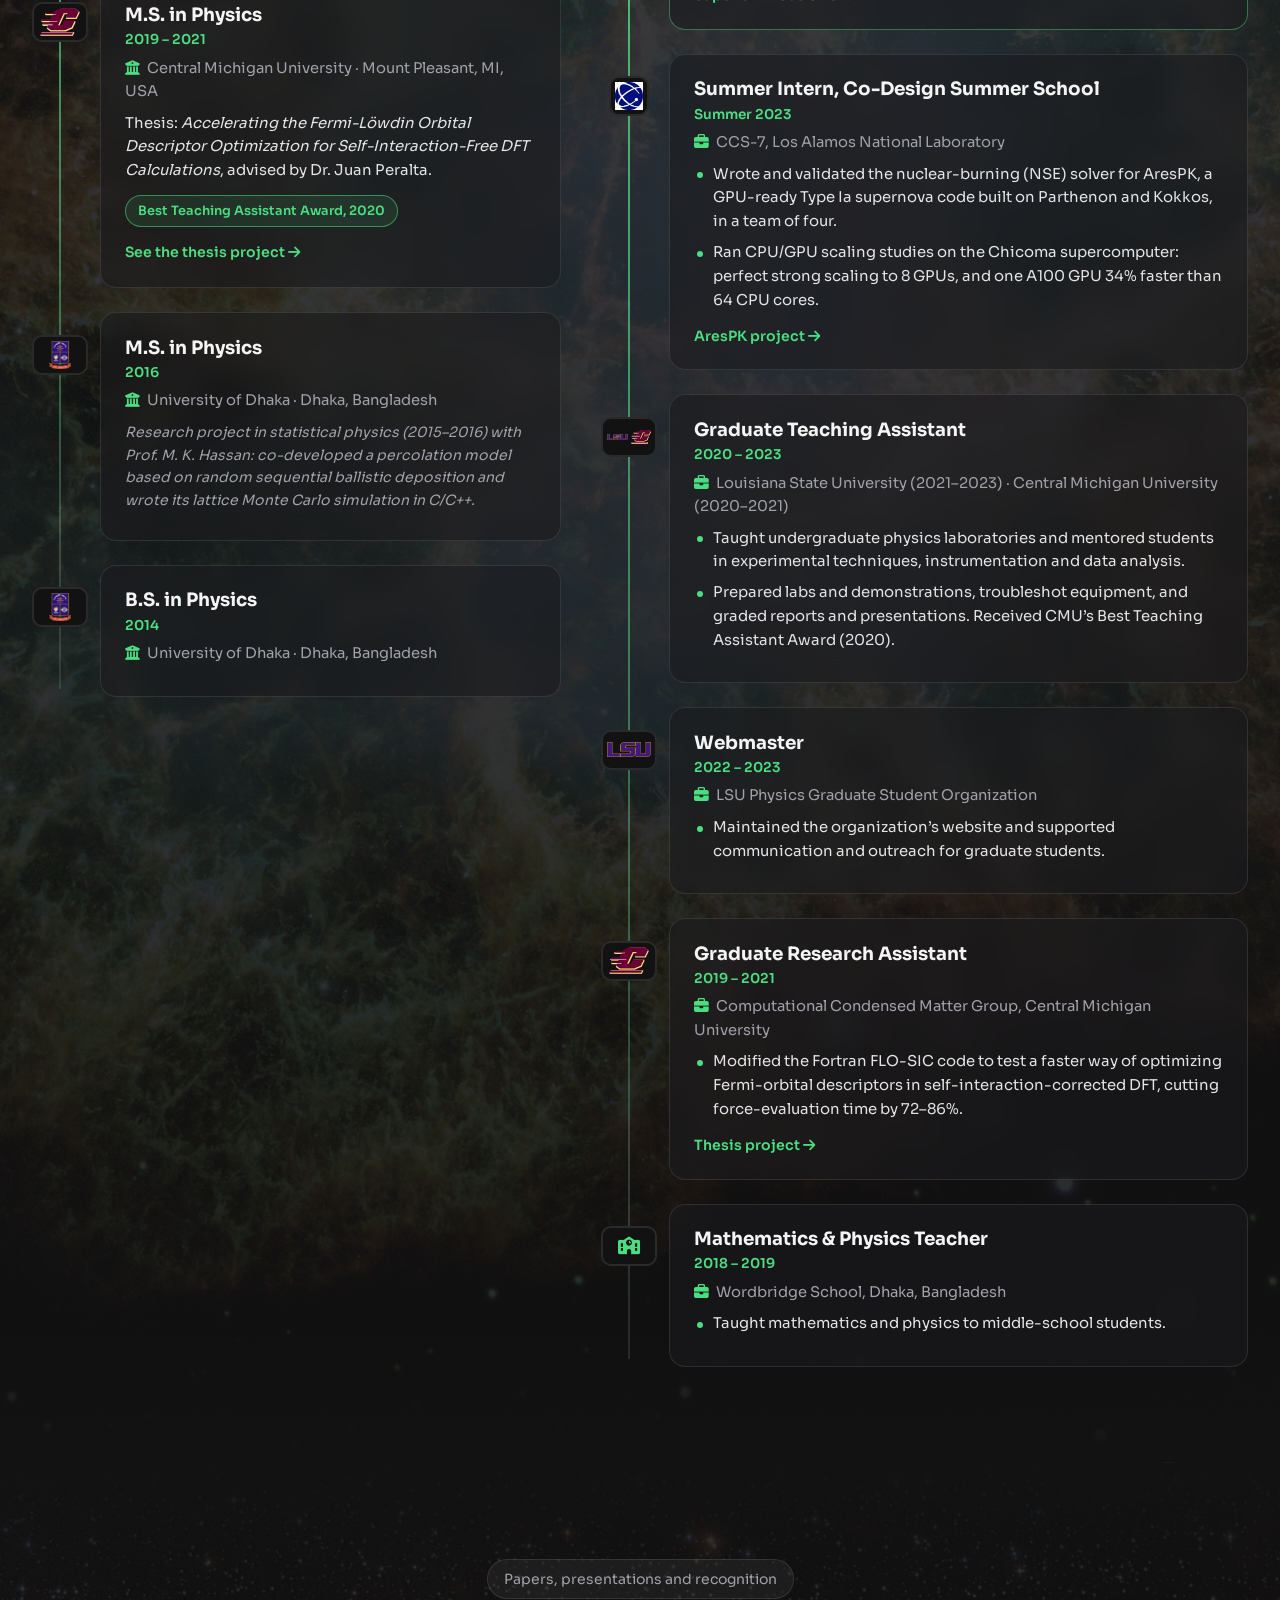
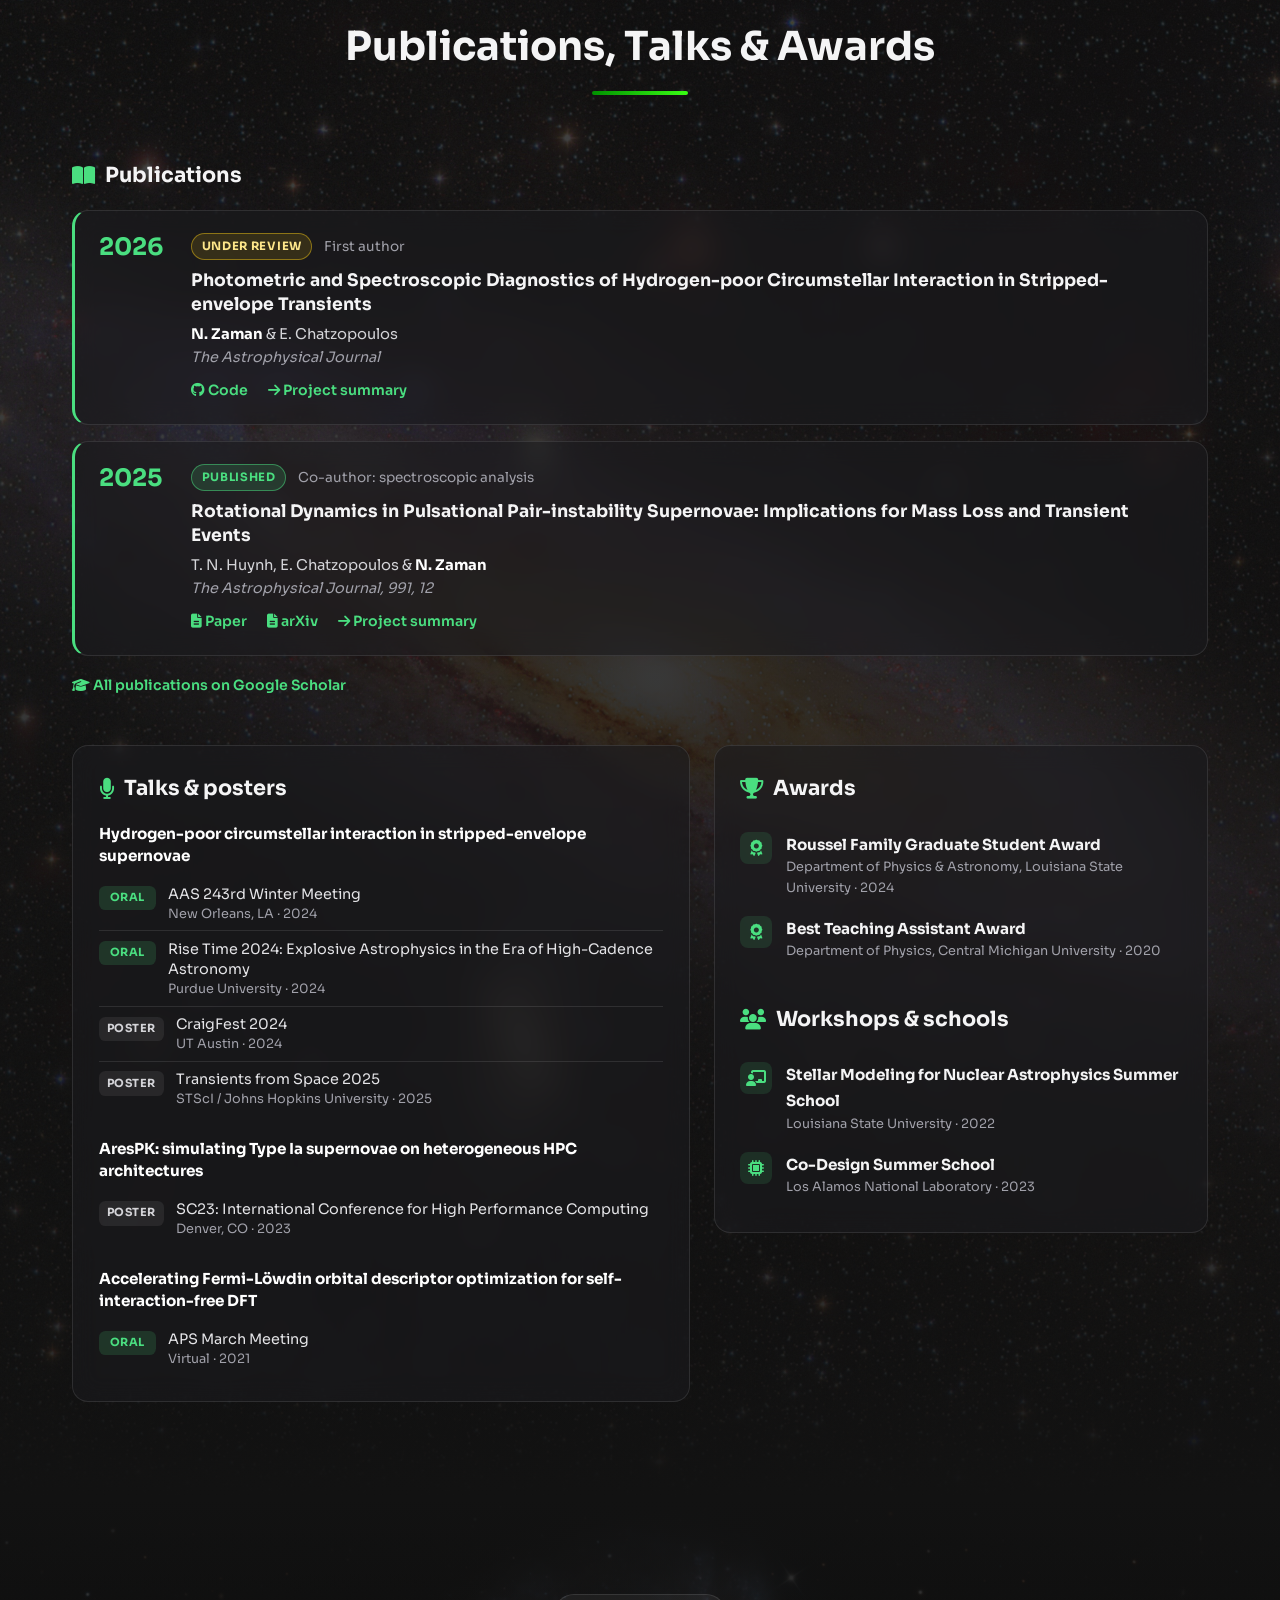
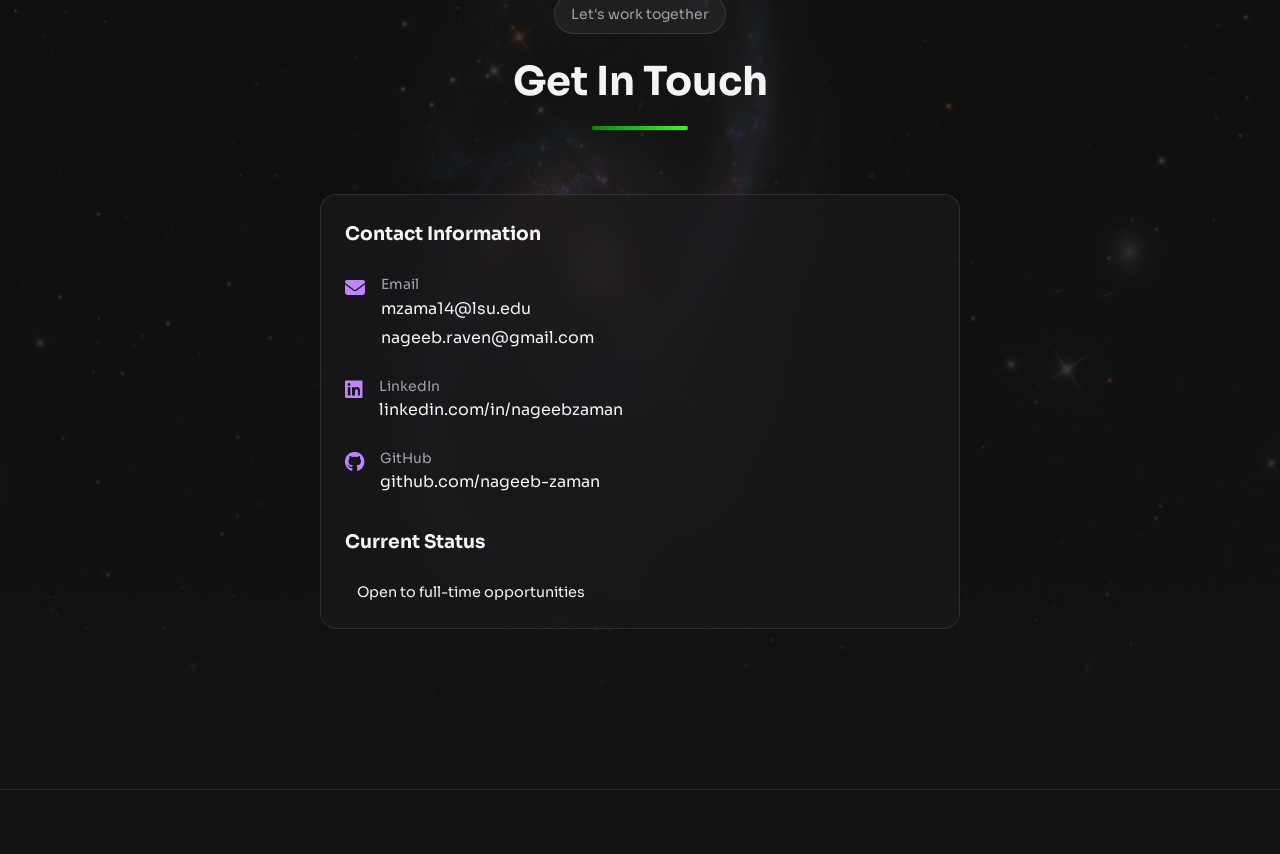
==== commit 313da5da: "Add More Projects section with M2 globular cluster project" ====
--- a/index.html
+++ b/index.html
@@ -337,6 +337,31 @@
                 <div class="view-all-posts-container animate-on-scroll" style="margin-top: 3rem;">
                     <a href="project.html" class="btn btn-secondary">See full project details <i class="fas fa-arrow-right"></i></a>
                 </div>
+
+                <div class="more-projects">
+                    <div class="more-projects-header animate-on-scroll">
+                        <h3 class="more-projects-title"><i class="fas fa-code"></i> More Projects</h3>
+                        <p class="more-projects-sub">Smaller course and personal projects. Each one has its code, data and results on GitHub.</p>
+                    </div>
+                    <div class="mini-grid">
+                        <a href="https://github.com/nageeb-zaman/computational-projects/tree/main/m2-globular-cluster-cmd" target="_blank" rel="noopener" class="mini-card glass-card animate-on-scroll">
+                            <div class="mini-card-media">
+                                <img src="assets/cards/m2_cluster.jpg" alt="Colour image of the globular cluster M2 taken with the 20-inch telescope at Highland Road Park Observatory" loading="lazy">
+                            </div>
+                            <div class="mini-card-body">
+                                <p class="mini-card-category">Course project &middot; LSU &middot; 2022, re-analysed 2026</p>
+                                <h4>Measuring a Star Cluster with My Own Telescope Images</h4>
+                                <p class="mini-card-hook">Imaged the globular cluster M2 with a 20-inch telescope, measured the brightness and colour of 565 stars, and used them to find how far away the cluster is and what it is made of.</p>
+                                <p class="research-card-result"><i class="fas fa-chart-line"></i> 11.7 kpc away, within 2% of the published value</p>
+                                <div class="research-card-tags"><span>Python</span><span>photutils</span><span>astropy</span><span>Gaia</span></div>
+                                <span class="mini-card-link"><i class="fab fa-github"></i> View code <i class="fas fa-arrow-right"></i></span>
+                            </div>
+                        </a>
+                    </div>
+                    <div class="view-all-posts-container animate-on-scroll">
+                        <a href="https://github.com/nageeb-zaman/computational-projects" target="_blank" rel="noopener" class="more-projects-all"><i class="fab fa-github"></i> All projects on GitHub <i class="fas fa-arrow-right"></i></a>
+                    </div>
+                </div>
             </div>
         </section>
 
--- a/css/components/projects.css
+++ b/css/components/projects.css
@@ -300,3 +300,138 @@
         width: 100%;
     }
 }
+
+
+/* ====================================================== */
+/* --- MORE PROJECTS (smaller course/personal projects) --- */
+/* ====================================================== */
+.more-projects {
+    margin-top: 4rem;
+    padding-top: 2.5rem;
+    border-top: 1px solid var(--border-color);
+}
+
+.more-projects-header {
+    text-align: center;
+    margin-bottom: 1.75rem;
+}
+
+.more-projects-title {
+    font-size: 1.4rem;
+    margin-bottom: 0.4rem;
+}
+
+.more-projects-title i {
+    color: var(--gradient-green);
+    margin-right: 0.35rem;
+}
+
+.more-projects-sub {
+    color: var(--text-secondary);
+    font-size: 0.95rem;
+}
+
+.mini-grid {
+    display: flex;
+    flex-wrap: wrap;
+    justify-content: center;
+    gap: 1.5rem;
+}
+
+.mini-card {
+    display: flex;
+    width: min(100%, 760px);
+    padding: 0;
+    overflow: hidden;
+    color: var(--text-primary);
+    text-decoration: none;
+    border-left: 3px solid var(--gradient-green);
+}
+
+.mini-card:hover {
+    color: var(--text-primary);
+}
+
+.mini-card-media {
+    flex: 0 0 34%;
+    overflow: hidden;
+    background: #000;
+}
+
+.mini-card-media img {
+    width: 100%;
+    height: 100%;
+    min-height: 220px;
+    display: block;
+    object-fit: cover;
+    transition: transform 0.4s ease;
+}
+
+.mini-card:hover .mini-card-media img {
+    transform: scale(1.04);
+}
+
+.mini-card-body {
+    display: flex;
+    flex-direction: column;
+    flex: 1;
+    min-width: 0;
+    padding: 1.2rem 1.3rem 1.3rem;
+}
+
+.mini-card-category {
+    font-size: 0.75rem;
+    text-transform: uppercase;
+    letter-spacing: 0.06em;
+    color: var(--text-secondary);
+    margin-bottom: 0.4rem;
+}
+
+.mini-card h4 {
+    font-size: 1.1rem;
+    line-height: 1.3;
+    margin-bottom: 0.55rem;
+}
+
+.mini-card-hook {
+    font-size: 0.9rem;
+    color: var(--text-secondary);
+    line-height: 1.55;
+    margin-bottom: 0.85rem;
+}
+
+.mini-card-link,
+.more-projects-all {
+    font-size: 0.9rem;
+    font-weight: 600;
+    color: var(--gradient-green);
+    text-decoration: none;
+}
+
+.mini-card-link {
+    margin-top: auto;
+}
+
+.more-projects-all {
+    display: inline-block;
+    margin-top: 1.5rem;
+}
+
+.more-projects-all:hover {
+    text-decoration: underline;
+}
+
+@media (max-width: 640px) {
+    .mini-card {
+        flex-direction: column;
+    }
+
+    .mini-card-media {
+        flex: none;
+        aspect-ratio: 16 / 10;
+    }
+
+    .mini-card-media img {
+        min-height: 0;
+    }
+}
